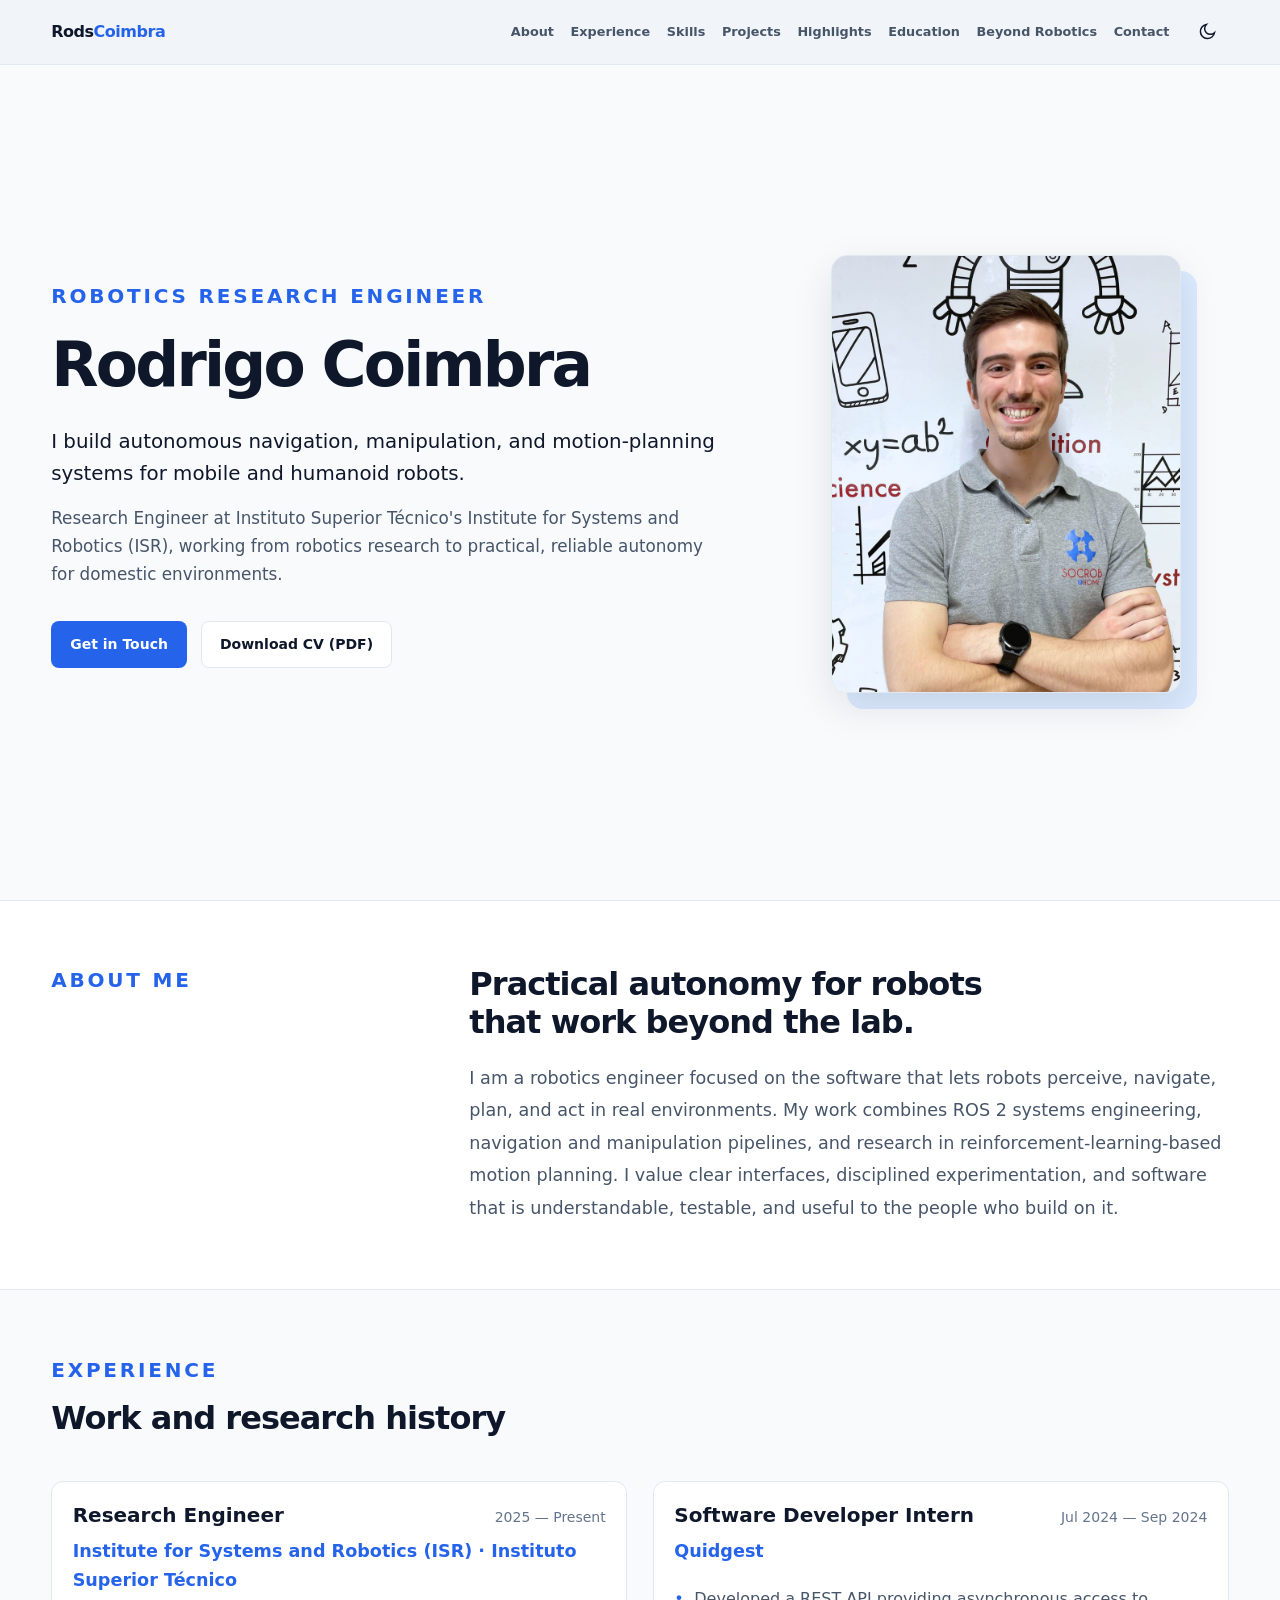
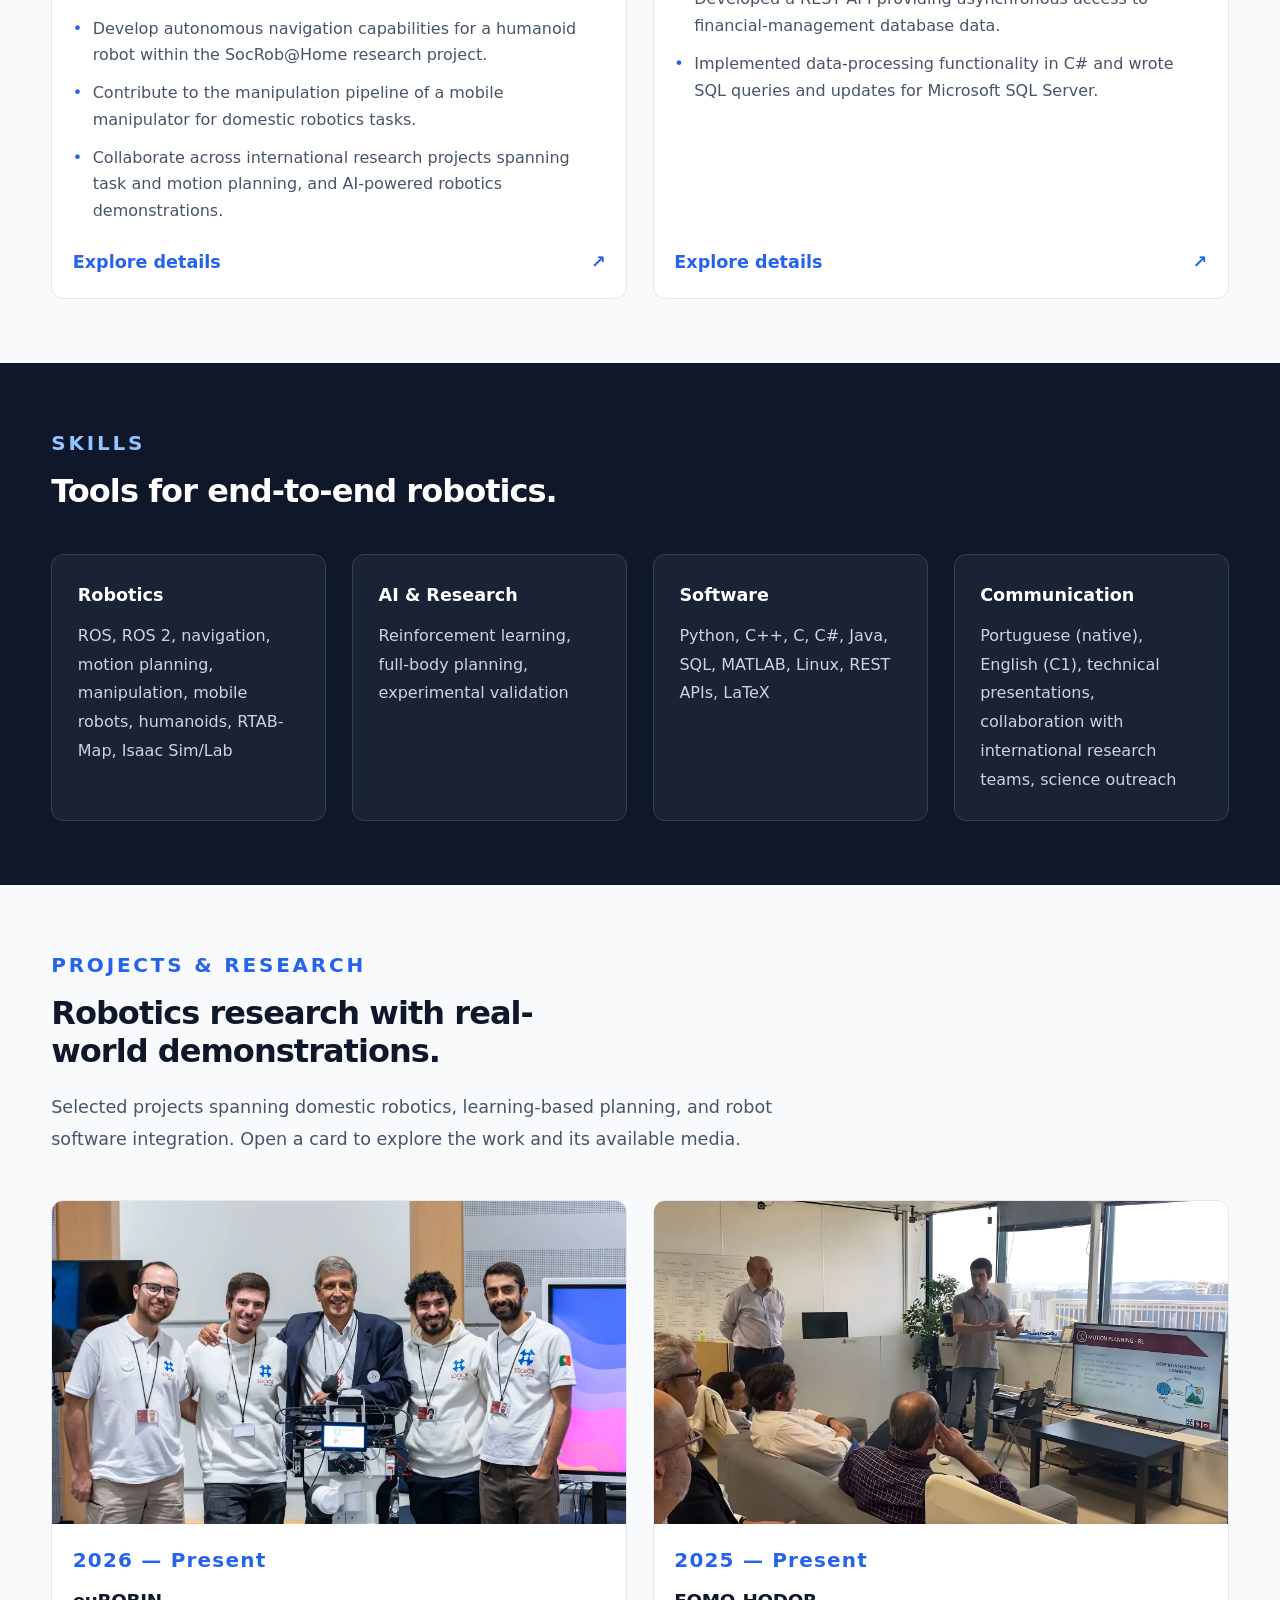
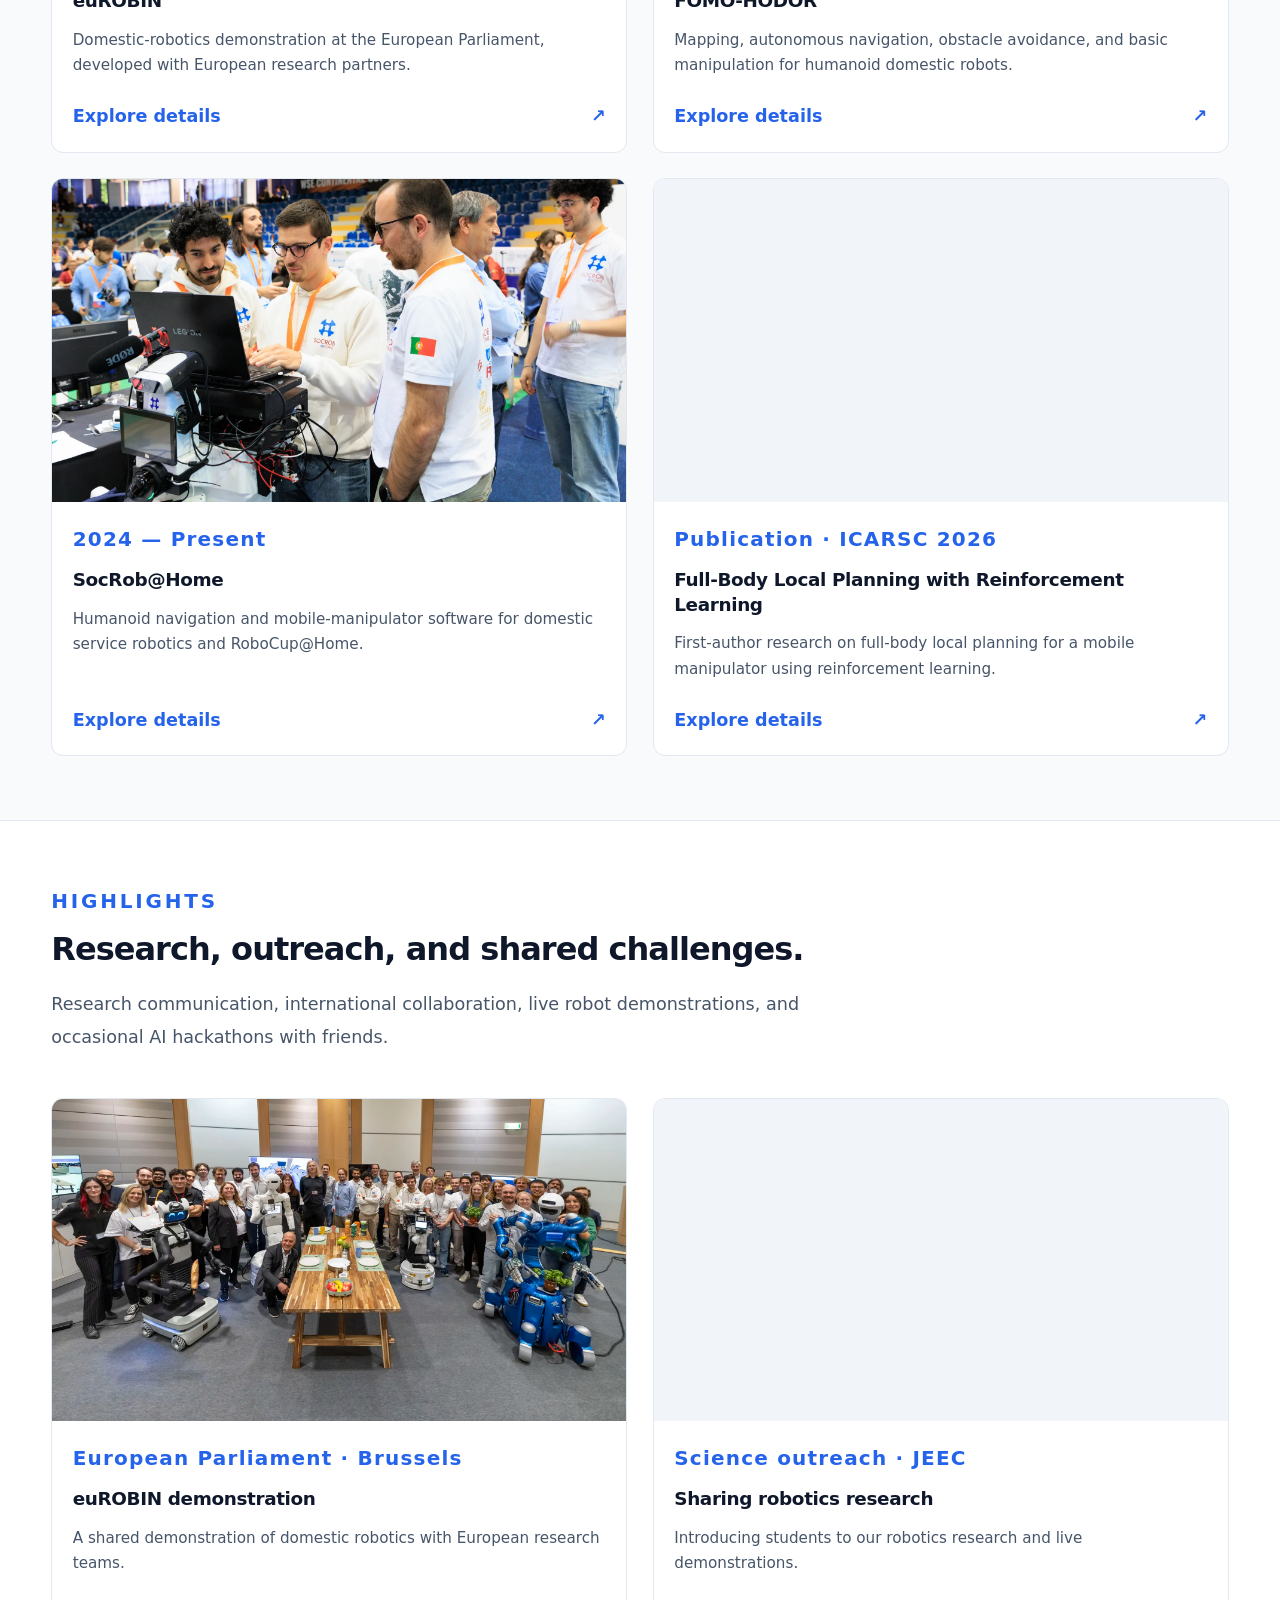
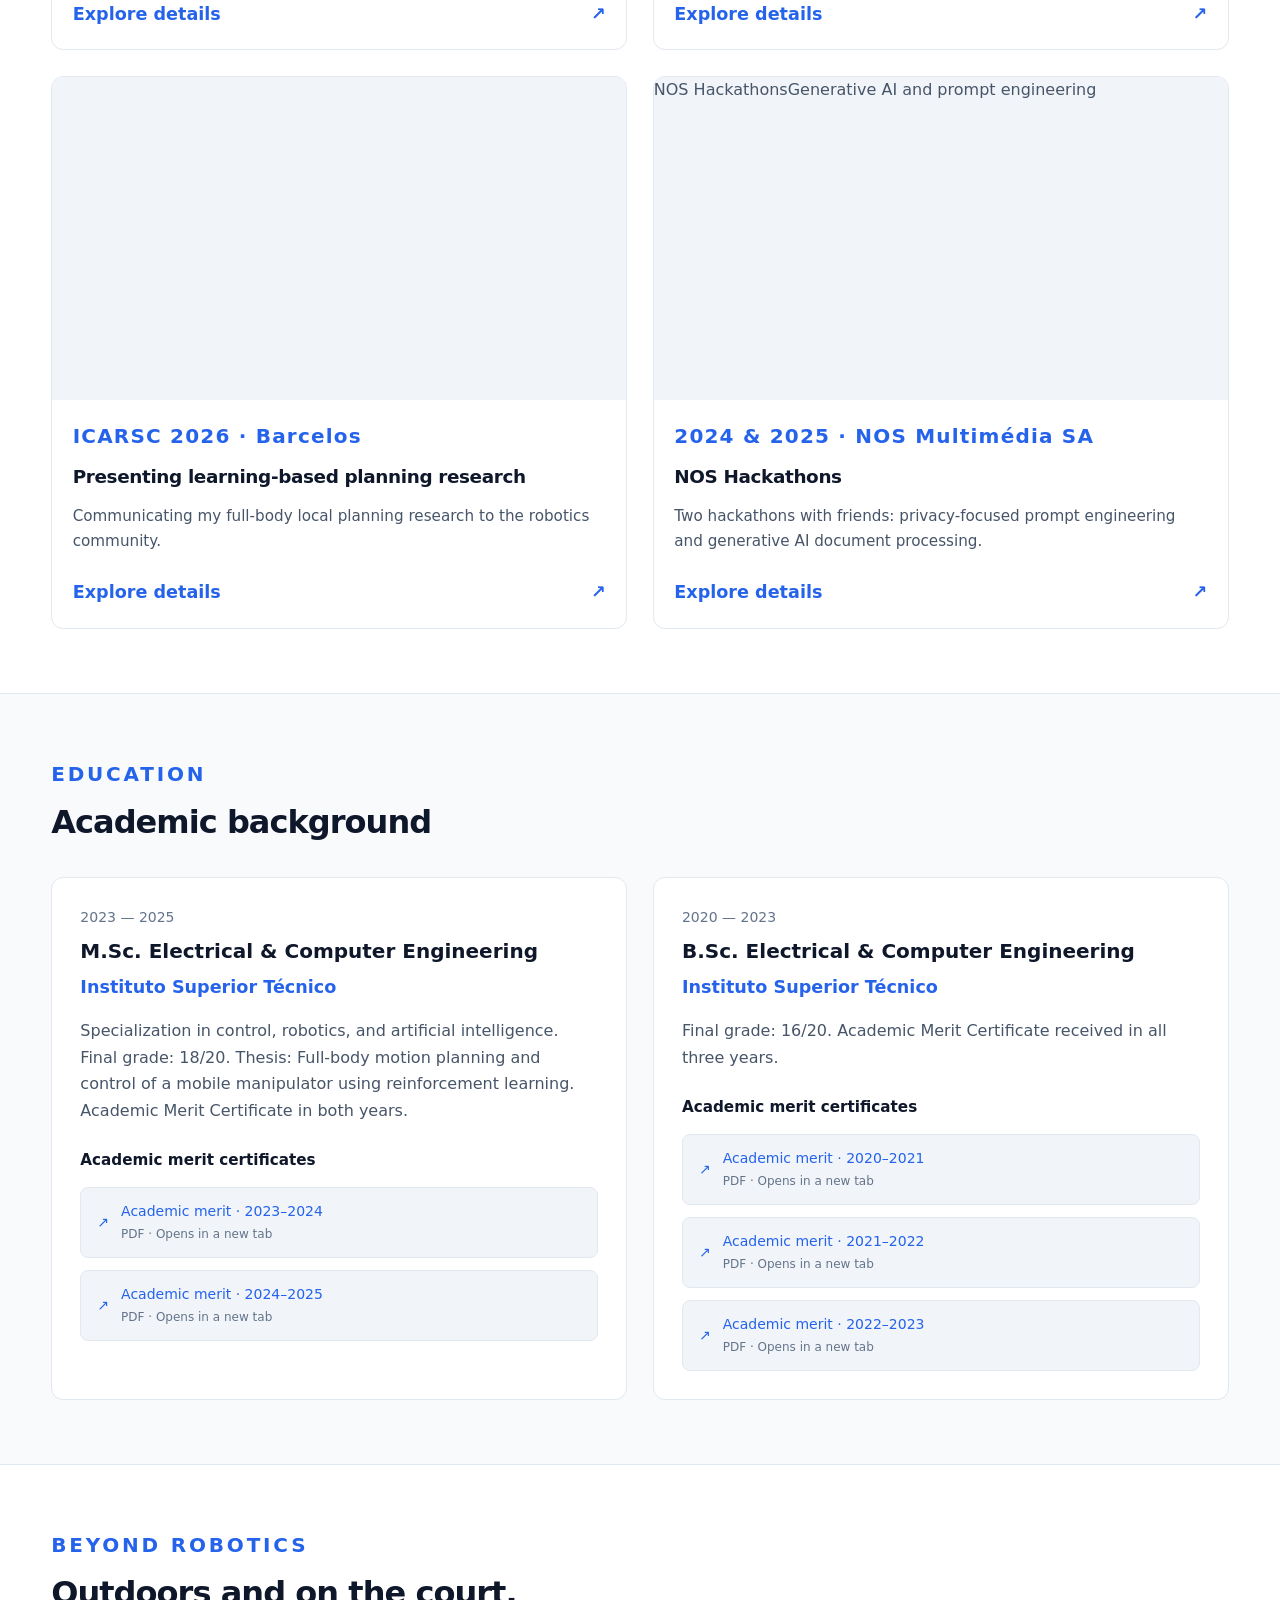
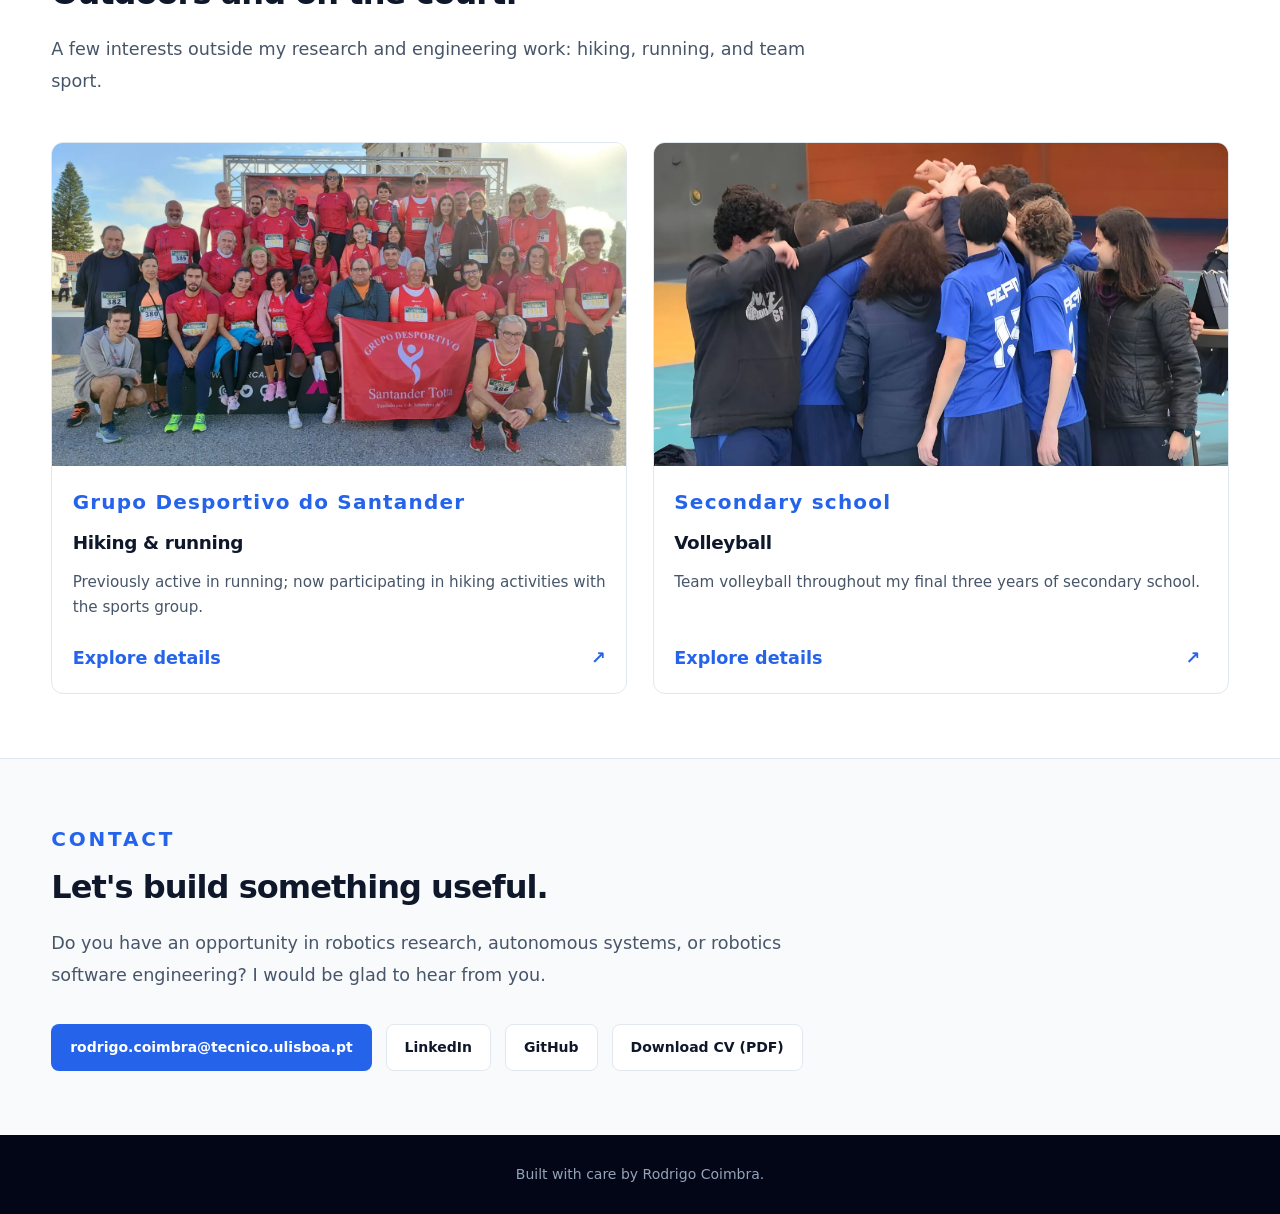
==== index.html @ 9bf415b1 "Replace JPEG images with optimized WEBP format and add image conversion script" ====
<!doctype html>
<html lang="en">
  <head>
    <meta charset="UTF-8" />
    <meta name="viewport" content="width=device-width, initial-scale=1.0" />
    <meta
      name="description"
      content="Portfolio of Rodrigo Coimbra — Robotics Research Engineer working on autonomous navigation, manipulation, and learning-based planning."
    />
    <meta name="color-scheme" content="light dark" />
    <title>Rodrigo Coimbra | Robotics Research Engineer</title>
    <script src="assets/js/theme.js?v=2"></script>
    <link rel="stylesheet" href="assets/css/styles.css?v=9" />
    <script src="assets/js/content.js?v=5" defer></script>
    <script src="assets/js/pdf-cache.js?v=6" defer></script>
    <script src="assets/js/app.js?v=7" defer></script>
  </head>
  <body>
    <a class="skip-link" href="#main-content">Skip to content</a>
    <header class="site-header">
      <nav class="container nav-row" aria-label="Primary navigation">
        <a class="brand" href="#home">Rods<span>Coimbra</span></a>
        <div class="nav-right">
          <div class="desktop-links">
            <a href="#about">About</a>
            <a href="#experience">Experience</a>
            <a href="#skills">Skills</a>
            <a href="#projects">Projects</a>
            <a href="#highlights">Highlights</a>
            <a href="#education">Education</a>
            <a href="#activities">Beyond Robotics</a>
            <a href="#contact">Contact</a>
          </div>
          <button
            class="icon-button"
            id="menu-button"
            type="button"
            aria-label="Open navigation"
            aria-controls="mobile-menu"
            aria-expanded="false"
          >
            <svg
              viewBox="0 0 24 24"
              fill="none"
              stroke="currentColor"
              stroke-width="1.8"
              aria-hidden="true"
            >
              <path d="M4 6h16M4 12h16M4 18h16" />
            </svg>
          </button>
          <button
            class="icon-button"
            id="theme-toggle"
            type="button"
            aria-label="Switch to dark mode"
            aria-pressed="false"
          >
            <svg
              id="sun-icon"
              hidden
              viewBox="0 0 24 24"
              fill="none"
              stroke="currentColor"
              stroke-width="1.8"
              aria-hidden="true"
            >
              <circle cx="12" cy="12" r="4" />
              <path
                d="M12 2v2M12 20v2M2 12h2M20 12h2M5 5l1.4 1.4M17.6 17.6 19 19M5 19l1.4-1.4M17.6 6.4 19 5"
              /></svg
            ><svg
              id="moon-icon"
              viewBox="0 0 24 24"
              fill="none"
              stroke="currentColor"
              stroke-width="1.8"
              aria-hidden="true"
            >
              <path d="M21 12.8A8.5 8.5 0 1 1 11.2 3 6.6 6.6 0 0 0 21 12.8Z" />
            </svg>
          </button>
        </div>
      </nav>
      <div class="mobile-menu" id="mobile-menu" hidden>
        <div class="container mobile-links">
          <a href="#about">About</a>
          <a href="#experience">Experience</a>
          <a href="#skills">Skills</a>
          <a href="#projects">Projects</a>
          <a href="#highlights">Highlights</a>
          <a href="#education">Education</a>
          <a href="#activities">Beyond Robotics</a>
          <a href="#contact">Contact</a
          ><a
            class="cv-link"
            href="assets/documents/Curriculum_Vitae.pdf"
            download
            >Download CV (PDF)</a
          >
        </div>
      </div>
    </header>
    <main id="main-content">
      <section id="home" class="hero">
        <div class="container hero-grid">
          <div class="hero-text">
            <p class="eyebrow">Robotics Research Engineer</p>
            <h1>Rodrigo Coimbra</h1>
            <p class="hero-lead">
              I build autonomous navigation, manipulation, and motion-planning
              systems for mobile and humanoid robots.
            </p>
            <p class="hero-description">
              Research Engineer at Instituto Superior Técnico's Institute for
              Systems and Robotics (ISR), working from robotics research to
              practical, reliable autonomy for domestic environments.
            </p>
            <div class="actions">
              <a href="#contact" class="button button-primary">Get in Touch</a
              ><a
                href="assets/documents/Curriculum_Vitae.pdf"
                class="button"
                download
                >Download CV (PDF)</a
              >
            </div>
          </div>
          <div class="hero-photo">
            <div class="portrait-frame">
              <img
                src="assets/images/rodrigo-coimbra.jpeg"
                alt="Rodrigo Coimbra, Robotics Research Engineer"
                width="800"
                height="1000"
                fetchpriority="high"
              />
            </div>
          </div>
        </div>
      </section>
      <section id="about" class="section surface-section">
        <div class="container about-grid">
          <p class="eyebrow">About me</p>
          <div class="about-content">
            <h2 class="section-title">
              Practical autonomy for robots that work beyond the lab.
            </h2>
            <p class="section-intro">
              I am a robotics engineer focused on the software that lets robots
              perceive, navigate, plan, and act in real environments. My work
              combines ROS 2 systems engineering, navigation and manipulation
              pipelines, and research in reinforcement-learning-based motion
              planning. I value clear interfaces, disciplined experimentation,
              and software that is understandable, testable, and useful to the
              people who build on it.
            </p>
          </div>
        </div>
      </section>
      <section id="experience" class="section">
        <div class="container">
          <p class="eyebrow">Experience</p>
          <h2 class="section-title">Work and research history</h2>
          <div class="cards experience-grid">
            <button
              type="button"
              class="detail-card experience-card"
              data-detail="socrob"
              aria-haspopup="dialog"
              aria-controls="detail-dialog"
            >
              <span class="card-body">
                <span class="role-header">
                  <span class="role-title">Research Engineer</span>
                  <span class="role-date">2025 — Present</span>
                </span>

                <span class="role-company">
                  Institute for Systems and Robotics (ISR) · Instituto Superior
                  Técnico
                </span>

                <span class="experience-points">
                  <span>
                    Develop autonomous navigation capabilities for a humanoid
                    robot within the SocRob@Home research project.
                  </span>
                  <span>
                    Contribute to the manipulation pipeline of a mobile
                    manipulator for domestic robotics tasks.
                  </span>
                  <span>
                    Collaborate across international research projects spanning
                    task and motion planning, and AI-powered robotics
                    demonstrations.
                  </span>
                </span>

                <span class="card-action">
                  Explore details <span aria-hidden="true">↗</span>
                </span>
              </span>
            </button>

            <button
              type="button"
              class="detail-card experience-card"
              data-detail="quidgest"
              aria-haspopup="dialog"
              aria-controls="detail-dialog"
            >
              <span class="card-body">
                <span class="role-header">
                  <span class="role-title">Software Developer Intern</span>
                  <span class="role-date">Jul 2024 — Sep 2024</span>
                </span>

                <span class="role-company">Quidgest</span>

                <span class="experience-points">
                  <span>
                    Developed a REST API providing asynchronous access to
                    financial-management database data.
                  </span>
                  <span>
                    Implemented data-processing functionality in C# and wrote
                    SQL queries and updates for Microsoft SQL Server.
                  </span>
                </span>

                <span class="card-action">
                  Explore details <span aria-hidden="true">↗</span>
                </span>
              </span>
            </button>
          </div>
        </div>
      </section>
      <section id="skills" class="section skills-section">
        <div class="container">
          <p class="eyebrow">Skills</p>
          <h2 class="section-title">Tools for end-to-end robotics.</h2>
          <div class="cards skill-grid">
            <div class="skill-card">
              <h3>Robotics</h3>
              <p>
                ROS, ROS 2, navigation, motion planning, manipulation, mobile
                robots, humanoids, RTAB-Map, Isaac Sim/Lab
              </p>
            </div>
            <div class="skill-card">
              <h3>AI &amp; Research</h3>
              <p>
                Reinforcement learning, full-body planning, experimental
                validation
              </p>
            </div>
            <div class="skill-card">
              <h3>Software</h3>
              <p>
                Python, C++, C, C#, Java, SQL, MATLAB, Linux, REST APIs, LaTeX
              </p>
            </div>
            <div class="skill-card">
              <h3>Communication</h3>
              <p>
                Portuguese (native), English (C1), technical presentations,
                collaboration with international research teams, science
                outreach
              </p>
            </div>
          </div>
        </div>
      </section>
      <section id="projects" class="section">
        <div class="container">
          <p class="eyebrow">Projects &amp; research</p>
          <h2 class="section-title">
            Robotics research with real-world demonstrations.
          </h2>
          <p class="section-intro">
            Selected projects spanning domestic robotics, learning-based
            planning, and robot software integration. Open a card to explore the
            work and its available media.
          </p>
          <div class="cards project-grid">
            <button
              type="button"
              class="detail-card"
              data-detail="eurobin"
              aria-haspopup="dialog"
              aria-controls="detail-dialog"
            >
              <span class="card-cover"
                ><img
                  src="assets/images/eurobin-project.webp"
                  alt="euROBIN"
                  loading="lazy"
                  decoding="async" /></span
              ><span class="card-body"
                ><span class="eyebrow">2026 — Present</span
                ><span class="card-title">euROBIN</span
                ><span class="card-summary"
                  >Domestic-robotics demonstration at the European Parliament,
                  developed with European research partners.</span
                ><span class="card-action"
                  >Explore details <span aria-hidden="true">↗</span></span
                ></span
              ></button
            ><button
              type="button"
              class="detail-card"
              data-detail="fomo"
              aria-haspopup="dialog"
              aria-controls="detail-dialog"
            >
              <span class="card-cover"
                ><img
                  src="assets/images/oracle_project.webp"
                  alt="FOMO-HODOR"
                  loading="lazy"
                  decoding="async" /></span
              ><span class="card-body"
                ><span class="eyebrow">2025 — Present</span
                ><span class="card-title">FOMO-HODOR</span
                ><span class="card-summary"
                  >Mapping, autonomous navigation, obstacle avoidance, and basic
                  manipulation for humanoid domestic robots.</span
                ><span class="card-action"
                  >Explore details <span aria-hidden="true">↗</span></span
                ></span
              ></button
            ><button
              type="button"
              class="detail-card"
              data-detail="socrob"
              aria-haspopup="dialog"
              aria-controls="detail-dialog"
            >
              <span class="card-cover"
                ><img
                  src="assets/images/robocup_photo.webp"
                  alt="SocRob@Home"
                  loading="lazy"
                  decoding="async" /></span
              ><span class="card-body"
                ><span class="eyebrow">2024 — Present</span
                ><span class="card-title">SocRob@Home</span
                ><span class="card-summary"
                  >Humanoid navigation and mobile-manipulator software for
                  domestic service robotics and RoboCup@Home.</span
                ><span class="card-action"
                  >Explore details <span aria-hidden="true">↗</span></span
                ></span
              ></button
            ><button
              type="button"
              class="detail-card"
              data-detail="paper"
              aria-haspopup="dialog"
              aria-controls="detail-dialog"
            >
              <span class="card-cover"
                ><img
                  src="assets/images/icarsc_presentation.webp"
                  alt="Full-Body Local Planning with Reinforcement Learning"
                  loading="lazy"
                  decoding="async" /></span
              ><span class="card-body"
                ><span class="eyebrow">Publication · ICARSC 2026</span
                ><span class="card-title"
                  >Full-Body Local Planning with Reinforcement Learning</span
                ><span class="card-summary"
                  >First-author research on full-body local planning for a
                  mobile manipulator using reinforcement learning.</span
                ><span class="card-action"
                  >Explore details <span aria-hidden="true">↗</span></span
                ></span
              >
            </button>
          </div>
        </div>
      </section>
      <section id="highlights" class="section surface-section">
        <div class="container">
          <p class="eyebrow">Highlights</p>
          <h2 class="section-title">
            Research, outreach, and shared challenges.
          </h2>
          <p class="section-intro">
            Research communication, international collaboration, live robot
            demonstrations, and occasional AI hackathons with friends.
          </p>
          <div class="cards highlights-grid">
            <button
              type="button"
              class="detail-card"
              data-detail="parliament"
              aria-haspopup="dialog"
              aria-controls="detail-dialog"
            >
              <span class="card-cover"
                ><img
                  src="assets/images/eurobin-all-teams.webp"
                  alt="euROBIN demonstration"
                  loading="lazy"
                  decoding="async" /></span
              ><span class="card-body"
                ><span class="eyebrow">European Parliament · Brussels</span
                ><span class="card-title">euROBIN demonstration</span
                ><span class="card-summary"
                  >A shared demonstration of domestic robotics with European
                  research teams.</span
                ><span class="card-action"
                  >Explore details <span aria-hidden="true">↗</span></span
                ></span
              ></button
            ><button
              type="button"
              class="detail-card"
              data-detail="outreach"
              aria-haspopup="dialog"
              aria-controls="detail-dialog"
            >
              <span class="card-cover"
                ><img
                  src="assets/images/jeec.webp"
                  alt="Sharing robotics research"
                  loading="lazy"
                  decoding="async" /></span
              ><span class="card-body"
                ><span class="eyebrow">Science outreach · JEEC</span
                ><span class="card-title">Sharing robotics research</span
                ><span class="card-summary"
                  >Introducing students to our robotics research and live
                  demonstrations.</span
                ><span class="card-action"
                  >Explore details <span aria-hidden="true">↗</span></span
                ></span
              ></button
            ><button
              type="button"
              class="detail-card"
              data-detail="presentation"
              aria-haspopup="dialog"
              aria-controls="detail-dialog"
            >
              <span class="card-cover"
                ><img
                  src="assets/images/icarsc_presentation.webp"
                  alt="Presenting learning-based planning research"
                  loading="lazy"
                  decoding="async" /></span
              ><span class="card-body"
                ><span class="eyebrow">ICARSC 2026 · Barcelos</span
                ><span class="card-title"
                  >Presenting learning-based planning research</span
                ><span class="card-summary"
                  >Communicating my full-body local planning research to the
                  robotics community.</span
                ><span class="card-action"
                  >Explore details <span aria-hidden="true">↗</span></span
                ></span
              ></button
            ><button
              type="button"
              class="detail-card"
              data-detail="hackathons"
              aria-haspopup="dialog"
              aria-controls="detail-dialog"
            >
              <span class="card-cover"
                ><img
                  src="assets/images/nos_hackathon.webp"
                  alt="Presenting learning-based planning research"
                  loading="lazy"
                  decoding="async"
                /><span>NOS Hackathons</span
                ><span class="cover-label"
                  >Generative AI and prompt engineering</span
                ></span
              ><span class="card-body"
                ><span class="eyebrow">2024 &amp; 2025 · NOS Multimédia SA</span
                ><span class="card-title">NOS Hackathons</span
                ><span class="card-summary"
                  >Two hackathons with friends: privacy-focused prompt
                  engineering and generative AI document processing.</span
                ><span class="card-action"
                  >Explore details <span aria-hidden="true">↗</span></span
                ></span
              >
            </button>
          </div>
        </div>
      </section>
      <section id="education" class="section">
        <div class="container">
          <p class="eyebrow">Education</p>
          <h2 class="section-title">Academic background</h2>
          <div class="education-grid">
            <article>
              <p class="role-date">2023 — 2025</p>
              <h3>M.Sc. Electrical &amp; Computer Engineering</h3>
              <p class="school">Instituto Superior Técnico</p>
              <p class="education-description">
                Specialization in control, robotics, and artificial
                intelligence. Final grade: 18/20. Thesis: Full-body motion
                planning and control of a mobile manipulator using reinforcement
                learning. Academic Merit Certificate in both years.
              </p>
              <h4 class="document-heading">Academic merit certificates</h4>
              <div class="document-list">
                <a
                  class="document-link"
                  href="assets/Declarações/merito_academico_mestrados_23_24.pdf"
                  target="_blank"
                  rel="noopener noreferrer"
                  ><span aria-hidden="true">↗</span
                  ><span
                    >Academic merit · 2023–2024<span class="document-format"
                      >PDF · Opens in a new tab</span
                    ></span
                  ></a
                >
                <a
                  class="document-link"
                  href="assets/Declarações/merito_academico_mestrados_24_25.pdf"
                  target="_blank"
                  rel="noopener noreferrer"
                  ><span aria-hidden="true">↗</span
                  ><span
                    >Academic merit · 2024–2025<span class="document-format"
                      >PDF · Opens in a new tab</span
                    ></span
                  ></a
                >
              </div>
            </article>
            <article>
              <p class="role-date">2020 — 2023</p>
              <h3>B.Sc. Electrical &amp; Computer Engineering</h3>
              <p class="school">Instituto Superior Técnico</p>
              <p class="education-description">
                Final grade: 16/20. Academic Merit Certificate received in all
                three years.
              </p>
              <h4 class="document-heading">Academic merit certificates</h4>
              <div class="document-list">
                <a
                  class="document-link"
                  href="assets/Declarações/merito_academico_licenciatura_20_21.pdf"
                  target="_blank"
                  rel="noopener noreferrer"
                  ><span aria-hidden="true">↗</span
                  ><span
                    >Academic merit · 2020–2021<span class="document-format"
                      >PDF · Opens in a new tab</span
                    ></span
                  ></a
                >
                <a
                  class="document-link"
                  href="assets/Declarações/merito_academico_licenciatura_21_22.pdf"
                  target="_blank"
                  rel="noopener noreferrer"
                  ><span aria-hidden="true">↗</span
                  ><span
                    >Academic merit · 2021–2022<span class="document-format"
                      >PDF · Opens in a new tab</span
                    ></span
                  ></a
                >
                <a
                  class="document-link"
                  href="assets/Declarações/merito_academico_licenciatura_22_23.pdf"
                  target="_blank"
                  rel="noopener noreferrer"
                  ><span aria-hidden="true">↗</span
                  ><span
                    >Academic merit · 2022–2023<span class="document-format"
                      >PDF · Opens in a new tab</span
                    ></span
                  ></a
                >
              </div>
            </article>
          </div>
        </div>
      </section>
      <section id="activities" class="section surface-section">
        <div class="container">
          <p class="eyebrow">Beyond Robotics</p>
          <h2 class="section-title">Outdoors and on the court.</h2>
          <p class="section-intro">
            A few interests outside my research and engineering work: hiking,
            running, and team sport.
          </p>
          <div class="cards two-columns activity-grid">
            <button
              type="button"
              class="detail-card"
              data-detail="hiking"
              aria-haspopup="dialog"
              aria-controls="detail-dialog"
            >
              <span class="card-cover"
                ><img
                  src="assets/images/santander_running.webp"
                  alt="Hiking &amp; running"
                  loading="lazy"
                  decoding="async" /></span
              ><span class="card-body"
                ><span class="eyebrow">Grupo Desportivo do Santander</span
                ><span class="card-title">Hiking &amp; running</span
                ><span class="card-summary"
                  >Previously active in running; now participating in hiking
                  activities with the sports group.</span
                ><span class="card-action"
                  >Explore details <span aria-hidden="true">↗</span></span
                ></span
              ></button
            ><button
              type="button"
              class="detail-card"
              data-detail="volleyball"
              aria-haspopup="dialog"
              aria-controls="detail-dialog"
            >
              <span class="card-cover"
                ><img
                  src="assets/images/volleyball_team_back.webp"
                  alt="Volleyball"
                  loading="lazy"
                  decoding="async" /></span
              ><span class="card-body"
                ><span class="eyebrow">Secondary school</span
                ><span class="card-title">Volleyball</span
                ><span class="card-summary"
                  >Team volleyball throughout my final three years of secondary
                  school.</span
                ><span class="card-action"
                  >Explore details <span aria-hidden="true">↗</span></span
                ></span
              >
            </button>
          </div>
        </div>
      </section>
      <section id="contact" class="section">
        <div class="container">
          <p class="eyebrow">Contact</p>
          <h2 class="section-title">Let's build something useful.</h2>
          <p class="section-intro">
            Do you have an opportunity in robotics research, autonomous systems,
            or robotics software engineering? I would be glad to hear from you.
          </p>
          <div class="actions">
            <a
              class="button button-primary contact-email"
              href="mailto:rodrigo.coimbra@tecnico.ulisboa.pt"
              >rodrigo.coimbra@tecnico.ulisboa.pt</a
            ><a
              class="button"
              href="https://www.linkedin.com/in/rodrigo-manuel-coimbra/"
              target="_blank"
              rel="noopener noreferrer"
              >LinkedIn</a
            ><a
              class="button"
              href="https://github.com/RodsCoimbra"
              target="_blank"
              rel="noopener noreferrer"
              >GitHub</a
            ><a
              class="button"
              href="assets/documents/Curriculum_Vitae.pdf"
              download
              >Download CV (PDF)</a
            >
          </div>
        </div>
      </section>
      <noscript
        ><p class="container noscript-note">
          Enable JavaScript for card details, galleries, themes, and the mobile
          menu. Academic merit certificate links remain available without
          JavaScript.
        </p></noscript
      >
    </main>
    <footer class="site-footer">Built with care by Rodrigo Coimbra.</footer>
    <dialog
      id="detail-dialog"
      class="detail-dialog"
      aria-labelledby="detail-title"
    >
      <div class="modal-panel">
        <div class="modal-top">
          <div>
            <p id="detail-meta" class="eyebrow"></p>
            <h2 id="detail-title" class="modal-title"></h2>
          </div>
          <button
            id="close-detail"
            class="icon-button modal-close"
            type="button"
            aria-label="Close details"
            autofocus
          >
            <svg
              viewBox="0 0 24 24"
              fill="none"
              stroke="currentColor"
              stroke-width="1.8"
              aria-hidden="true"
            >
              <path d="m6 6 12 12M18 6 6 18" />
            </svg>
          </button>
        </div>
        <div
          class="gallery"
          id="detail-gallery"
          role="region"
          aria-label="Media gallery"
          aria-roledescription="carousel"
          hidden
        >
          <div id="gallery-row" class="gallery-row">
            <button
              id="previous-media"
              class="gallery-arrow"
              type="button"
              aria-label="Previous gallery item"
            >
              ‹
            </button>
            <div id="media-stage" class="media-stage"></div>
            <button
              id="next-media"
              class="gallery-arrow"
              type="button"
              aria-label="Next gallery item"
            >
              ›
            </button>
          </div>
          <p id="media-caption" class="gallery-caption"></p>
          <div class="gallery-controls">
            <span
              id="media-count"
              class="gallery-count"
              role="status"
              aria-live="polite"
              aria-atomic="true"
            ></span>
            <div
              id="media-dots"
              class="gallery-dots"
              aria-label="Choose gallery item"
            ></div>
          </div>
          <p id="gallery-help" class="gallery-help">
            Use arrows or swipe an image or caption. On videos, use the arrows
            or swipe the caption below.
          </p>
        </div>
        <div id="detail-description" class="modal-description"></div>
        <div id="detail-links" class="modal-link" hidden></div>
      </div>
    </dialog>
  </body>
</html>
---- assets/css/styles.css ----
:root {
  color-scheme: light;
  --page: #f8fafc;
  --surface: #fff;
  --soft: #f1f5f9;
  --heading: #0f172a;
  --text: #475569;
  --muted: #64748b;
  --border: #e2e8f0;
  --header: rgba(241, 245, 249, 0.94);
  --accent: #2563eb;
  --accent-hover: #1d4ed8;
  --button: #2563eb;
  --button-hover: #1d4ed8;
  --offset: #dbeafe;
  --shadow: 0 14px 40px rgba(15, 23, 42, 0.1);
  --gutter: clamp(16px, 4vw, 160px);
  --layout-gap: clamp(20px, 2vw, 64px);
}

:root.dark {
  color-scheme: dark;
  --page: #181a1b;
  --surface: #202324;
  --soft: #2a2d2e;
  --heading: #e8e6e3;
  --text: #c8c6c3;
  --muted: #a6a39f;
  --border: #3a3d3e;
  --header: rgba(38, 41, 41, 0.94);
  --accent: #70b7ff;
  --accent-hover: #8bc7ff;
  --button: #287ed8;
  --button-hover: #2370c0;
  --offset: #303638;
  --shadow: 0 14px 40px rgba(0, 0, 0, 0.25);
}

* {
  box-sizing: border-box;
}
html {
  scroll-behavior: smooth;
  font-size: clamp(16px, 0.55vw, 20px);
  scroll-padding-top: 80px;
}
body {
  margin: 0;
  background: var(--page);
  color: var(--text);
  font-family:
    system-ui,
    -apple-system,
    BlinkMacSystemFont,
    "Segoe UI",
    sans-serif;
  line-height: 1.65;
  -webkit-font-smoothing: antialiased;
}
button,
a {
  -webkit-tap-highlight-color: transparent;
}
button {
  font: inherit;
  cursor: pointer;
}
a {
  color: var(--accent);
  text-decoration: none;
}
a:hover {
  color: var(--accent-hover);
}
button:focus-visible,
a:focus-visible,
video:focus-visible {
  outline: 3px solid var(--accent);
  outline-offset: 4px;
}
img {
  display: block;
  max-width: 100%;
  height: auto;
}
h1,
h2,
h3,
h4,
p {
  margin: 0;
}
h1,
h2,
h3,
h4 {
  color: var(--heading);
}
[hidden] {
  display: none !important;
}

.container {
  width: calc(100% - var(--gutter) - var(--gutter));
  margin-inline: auto;
}
.section {
  padding-block: clamp(56px, 5vw, 128px);
  scroll-margin-top: 80px;
}
.surface-section {
  background: var(--surface);
  border-block: 1px solid var(--border);
}
.eyebrow {
  display: block;
  font-size: 0.75rem;
  font-weight: 650;
  color: var(--accent);
  text-transform: uppercase;
  letter-spacing: 0.14em;
}
.section-title {
  margin-top: 12px;
  max-width: 34ch;
  font-size: clamp(1.8rem, 2.5vw, 3.2rem);
  line-height: 1.2;
  letter-spacing: -0.03em;
  text-wrap: balance;
}
.section-intro {
  margin-top: 20px;
  max-width: 70ch;
  font-size: 1.1rem;
  line-height: 1.85;
}
.skip-link {
  position: fixed;
  top: -100px;
  left: 16px;
  z-index: 100;
  padding: 12px 18px;
  background: var(--surface);
  border: 1px solid var(--border);
  border-radius: 8px;
}
.skip-link:focus {
  top: 12px;
}

/* Fixed navigation */
.site-header {
  position: fixed;
  inset: 0 0 auto;
  z-index: 30;
  background: var(--header);
  border-bottom: 1px solid var(--border);
  backdrop-filter: blur(12px);
}
.nav-row {
  min-height: 64px;
  display: flex;
  justify-content: space-between;
  align-items: center;
  gap: 16px;
}
.brand {
  color: var(--heading);
  font-size: 1rem;
  font-weight: 750;
  white-space: nowrap;
  letter-spacing: -0.03em;
}
.brand span {
  color: var(--accent);
}
.nav-right {
  display: flex;
  align-items: center;
  gap: clamp(8px, 1.2vw, 28px);
}
.desktop-links {
  display: none;
  align-items: center;
  gap: clamp(12px, 1.3vw, 36px);
}
.desktop-links a {
  color: var(--text);
  font-size: 0.8rem;
  font-weight: 550;
  white-space: nowrap;
}
.desktop-links a:hover {
  color: var(--accent);
}
.icon-button {
  width: 44px;
  height: 44px;
  flex-shrink: 0;
  display: inline-flex;
  align-items: center;
  justify-content: center;
  border: 1px solid transparent;
  border-radius: 8px;
  color: var(--heading);
  background: transparent;
}
.icon-button:hover {
  background: var(--soft);
}
.icon-button svg {
  width: 20px;
  height: 20px;
}
.mobile-menu {
  border-top: 1px solid var(--border);
  background: var(--soft);
  max-height: calc(100vh - 64px);
  max-height: calc(100dvh - 64px);
  overflow-y: auto;
}
.mobile-links {
  display: grid;
  padding-block: 16px;
  gap: 4px;
}
.mobile-links a {
  padding: 10px 0;
  color: var(--text);
  font-size: 0.95rem;
}
.mobile-links a:hover,
.mobile-links .cv-link {
  color: var(--accent);
}
.mobile-links .cv-link {
  font-weight: 650;
}

/* Hero */
.hero {
  min-height: min(100svh, 1120px);
  display: flex;
  align-items: center;
  padding-top: clamp(112px, 8vw, 180px);
  padding-bottom: clamp(64px, 5vw, 120px);
}
.hero-grid {
  display: grid;
  gap: clamp(36px, 5vw, 120px);
  align-items: center;
}
.hero-text {
  min-width: 0;
  max-width: 48rem;
}
.hero-text h1 {
  margin-top: 20px;
  font-size: clamp(2.5rem, 4.8vw, 6rem);
  line-height: 1.05;
  letter-spacing: -0.045em;
  text-wrap: balance;
}
.hero-lead {
  margin-top: 28px;
  font-size: clamp(1.2rem, 1.55vw, 1.9rem);
  line-height: 1.6;
  color: var(--heading);
  max-width: 44ch;
}
.hero-description {
  margin-top: 16px;
  font-size: 1.05rem;
  max-width: 65ch;
}
.hero-photo {
  position: relative;
  width: min(100% - 16px, 350px);
  margin-inline: auto;
  order: -1;
}
.hero-photo::before {
  content: "";
  position: absolute;
  inset: 16px -16px -16px 16px;
  background: var(--offset);
  border-radius: 16px;
}
.portrait-frame {
  position: relative;
  aspect-ratio: 4/5;
  overflow: hidden;
  border: 1px solid var(--border);
  border-radius: 16px;
  box-shadow: var(--shadow);
}
.portrait-frame img {
  position: absolute;
  inset: 0;
  width: 100%;
  height: 100%;
  object-fit: cover;
  object-position: center;
}

.actions {
  display: flex;
  flex-wrap: wrap;
  align-items: center;
  gap: 14px;
  margin-top: 32px;
}
.button {
  display: inline-flex;
  justify-content: center;
  align-items: center;
  min-height: 44px;
  max-width: 100%;
  padding: 11px 18px;
  border: 1px solid var(--border);
  background: var(--surface);
  color: var(--heading);
  border-radius: 8px;
  font-size: 0.875rem;
  font-weight: 600;
  text-align: center;
  overflow-wrap: anywhere;
}
.button:hover {
  background: var(--soft);
  color: var(--heading);
}
.button-primary {
  background: var(--button);
  border-color: transparent;
  color: #fff;
}
.button-primary:hover {
  background: var(--button-hover);
  color: #fff;
}

/* About: right-side content grows with the viewport, not a centered narrow text block. */
.about-grid {
  display: grid;
  gap: 28px;
}
.about-content {
  min-width: 0;
  width: 100%;
  justify-self: end;
}
.about-grid .section-title {
  margin-top: 0;
  max-width: none;
}
#about .eyebrow {
  font-size: 0.875rem;
  line-height: 1.5;
}
#about .section-intro {
  max-width: none;
  width: 100%;
}

/* Cards */
.cards {
  display: grid;
  gap: var(--layout-gap);
  margin-top: 44px;
}
.detail-card {
  display: flex;
  flex-direction: column;
  min-width: 0;
  text-align: left;
  padding: 0;
  overflow: hidden;
  color: var(--text);
  background: var(--surface);
  border: 1px solid var(--border);
  border-radius: 12px;
  transition:
    transform 0.2s,
    box-shadow 0.2s,
    border-color 0.2s;
}
.detail-card:hover {
  transform: translateY(-3px);
  box-shadow: var(--shadow);
  border-color: var(--muted);
}
.card-cover {
  display: block;
  position: relative;
  width: 100%;
  aspect-ratio: 16/9;
  flex-shrink: 0;
  background: var(--soft);
  overflow: hidden;
}
.card-cover img {
  position: absolute;
  inset: 0;
  width: 100%;
  height: 100%;
  object-fit: cover;
  object-position: center;
  transition: transform 0.4s;
}
.detail-card:hover .card-cover img {
  transform: scale(1.025);
}
.card-body {
  display: flex;
  flex-direction: column;
  flex: 1;
  padding: clamp(20px, 1.6vw, 38px);
}
.card-body .eyebrow {
  letter-spacing: 0.06em;
  text-transform: none;
  font-size: 0.8rem;
}
.card-title {
  display: block;
  margin-top: 12px;
  font-size: clamp(1.15rem, 1.1vw, 1.5rem);
  line-height: 1.35;
  font-weight: 700;
  color: var(--heading);
  letter-spacing: -0.02em;
}
.card-summary {
  display: block;
  margin-top: 14px;
  font-size: 0.95rem;
  max-width: 65ch;
}
.card-action {
  display: flex;
  justify-content: space-between;
  margin-top: auto;
  padding-top: 24px;
  color: var(--accent);
  font-size: 0.85rem;
  font-weight: 600;
}
.ai-cover {
  display: flex;
  flex-direction: column;
  align-items: center;
  justify-content: center;
  gap: 8px;
  background: linear-gradient(135deg, var(--offset), var(--soft));
  color: var(--accent);
  font-size: 1.2rem;
  font-weight: 650;
}
.ai-cover svg {
  width: clamp(52px, 5vw, 100px);
  height: clamp(52px, 5vw, 100px);
}
.ai-cover .cover-label {
  font-size: 0.75rem;
  font-weight: 500;
  letter-spacing: 0.06em;
  color: var(--muted);
}

.experience-grid {
  grid-template-columns: minmax(0, 1fr);
}
.experience-card .card-body {
  width: 100%;
}
.role-header {
  display: flex;
  flex-wrap: wrap;
  align-items: baseline;
  justify-content: space-between;
  gap: 8px 20px;
}
.role-title {
  color: var(--heading);
  font-size: 1.25rem;
  font-weight: 700;
  line-height: 1.35;
}
.role-date {
  color: var(--muted);
  font-size: 0.875rem;
}
.role-company {
  display: block;
  margin-top: 8px;
  color: var(--accent);
  font-weight: 550;
}
.experience-points {
  display: grid;
  gap: 12px;
  margin-top: 20px;
  max-width: 75ch;
}
.experience-points > span {
  position: relative;
  display: block;
  padding-left: 20px;
}
.experience-points > span::before {
  content: "•";
  position: absolute;
  left: 0;
  color: var(--accent);
}

.skills-section {
  background: #0f172a;
  color: #cbd5e1;
}
.skills-section .section-title {
  color: #fff;
}
.skills-section .eyebrow {
  color: #93c5fd;
}
.skill-card {
  min-width: 0;
  padding: clamp(24px, 2vw, 44px);
  border: 1px solid #334155;
  border-radius: 12px;
  background: rgba(30, 41, 59, 0.7);
}
.skill-card h3 {
  font-size: 1.1rem;
  color: #fff;
}
.skill-card p {
  margin-top: 12px;
  line-height: 1.8;
  color: #cbd5e1;
  max-width: 55ch;
}
.dark .skills-section {
  background: #151718;
}
.dark .skill-card {
  background: rgba(32, 35, 36, 0.92);
  border-color: #3a3d3e;
}
.dark .skill-card p {
  color: #c8c6c3;
}
.dark .skill-card h3,
.dark .skills-section .section-title {
  color: #e8e6e3;
}

.education-grid {
  display: grid;
  gap: var(--layout-gap);
  margin-top: 36px;
}
.education-grid article {
  min-width: 0;
  padding: clamp(20px, 2.2vw, 48px);
  border: 1px solid var(--border);
  border-radius: 12px;
  background: var(--surface);
}
.education-grid h3 {
  font-size: 1.25rem;
  margin-top: 8px;
  line-height: 1.4;
}
.education-grid .school {
  color: var(--accent);
  font-weight: 550;
  margin-top: 8px;
}
.education-description {
  margin-top: 16px;
  max-width: 70ch;
}
.document-heading {
  margin-top: 24px;
  font-size: 0.95rem;
}
.document-list {
  display: grid;
  gap: 12px;
  margin-top: 14px;
}
.document-link {
  display: flex;
  align-items: center;
  gap: 12px;
  min-height: 60px;
  padding: 12px 16px;
  border: 1px solid var(--border);
  background: var(--soft);
  border-radius: 8px;
  font-size: 0.875rem;
  overflow-wrap: anywhere;
}
.document-link:hover {
  border-color: var(--accent);
}
.document-format {
  display: block;
  margin-top: 2px;
  color: var(--muted);
  font-size: 0.75rem;
}
.contact-email {
  overflow-wrap: anywhere;
}
.site-footer {
  background: #020617;
  color: #94a3b8;
  padding: 28px var(--gutter);
  text-align: center;
  font-size: 0.875rem;
}
.dark .site-footer {
  background: #111213;
  color: #a6a39f;
}
.noscript-note {
  padding-block: 24px;
}

/* Detail descriptions fill the available panel width. No reserved sidebar column. */
.detail-dialog {
  padding: 0;
  width: calc(100% - 24px);
  max-width: 1800px;
  max-height: calc(100vh - 24px);
  max-height: calc(100dvh - 24px);
  margin: auto;
  border: 1px solid var(--border);
  border-radius: 16px;
  background: var(--surface);
  color: var(--text);
  overflow: auto;
  overscroll-behavior: contain;
  box-shadow: 0 28px 90px rgba(0, 0, 0, 0.35);
}
.detail-dialog::backdrop {
  background: rgba(0, 0, 0, 0.65);
  backdrop-filter: blur(4px);
}
.modal-panel {
  padding: 16px;
}
.modal-top {
  display: flex;
  align-items: flex-start;
  justify-content: space-between;
  gap: 12px;
}
.modal-top > div {
  min-width: 0;
}
.modal-title {
  margin-top: 8px;
  font-size: clamp(1.3rem, 2vw, 2.4rem);
  line-height: 1.25;
  letter-spacing: -0.03em;
  overflow-wrap: anywhere;
}
.modal-close {
  background: var(--soft);
  flex-shrink: 0;
  position: sticky;
  top: 0;
  z-index: 2;
}
.modal-description {
  display: grid;
  gap: 16px;
  margin-top: 28px;
  width: 100%;
  max-width: none;
}
.modal-description > p {
  width: 100%;
  max-width: none;
}
.modal-link {
  margin-top: 24px;
}

.gallery {
  margin-top: 24px;
}
.gallery-row {
  --gallery-arrow-width: 44px;
  display: grid;
  grid-template-columns: var(--gallery-arrow-width) minmax(0, 1fr) var(
      --gallery-arrow-width
    );
  gap: 8px;
  align-items: center;
}
.gallery-row.single {
  grid-template-columns: minmax(0, 1fr);
}
.gallery-row.single .media-stage {
  grid-column: 1;
}
.gallery-arrow {
  width: var(--gallery-arrow-width);
  height: 44px;
  padding: 0;
  border: 1px solid var(--border);
  border-radius: 8px;
  background: var(--soft);
  color: var(--heading);
  font-size: 1.5rem;
}
.media-stage {
  position: relative;
  grid-column: 2;
  width: 100%;
  aspect-ratio: 16/9;
  max-height: 62vh;
  max-height: 62dvh;
  overflow: hidden;
  border-radius: 10px;
  background: #111213;
  display: flex;
  justify-content: center;
  align-items: center;
}
.media-stage > img,
.media-stage > video,
.media-stage > iframe {
  position: absolute;
  inset: 0;
  width: 100%;
  height: 100%;
  border: 0;
}
.media-stage > img,
.media-stage > video {
  object-fit: contain;
  object-position: center;
}
.media-loading {
  padding: 16px;
  color: #e8e6e3;
  font-size: 0.85rem;
  text-align: center;
}
.media-message {
  padding: 16px;
  text-align: center;
  color: #e8e6e3;
  font-size: 0.85rem;
  max-height: 100%;
  overflow-y: auto;
}
.media-message .button {
  margin-top: 12px;
}
.media-message a:not(.button) {
  display: block;
  color: #70b7ff;
  margin-top: 8px;
}
.gallery-caption {
  margin-top: 12px;
  font-size: 0.875rem;
  color: var(--muted);
  text-align: center;
  touch-action: pan-y;
  min-height: 40px;
}
.gallery-original {
  display: inline-block;
  margin-left: 4px;
  font-size: 0.8rem;
}
.gallery-controls {
  display: flex;
  justify-content: center;
  align-items: center;
  flex-wrap: wrap;
  gap: 12px;
  margin-top: 8px;
}
.gallery-count {
  color: var(--muted);
  font-size: 0.8rem;
  min-width: 50px;
  text-align: center;
}
.gallery-dots {
  display: flex;
  flex-wrap: wrap;
  justify-content: center;
  gap: 0;
  max-width: 100%;
}
.gallery-dot {
  width: 44px;
  height: 44px;
  padding: 0;
  border: 0;
  background: transparent;
  display: grid;
  place-items: center;
}
.gallery-dot::before {
  content: "";
  width: 7px;
  height: 7px;
  border-radius: 50%;
  background: var(--muted);
  opacity: 0.4;
}
.gallery-dot[aria-current="true"]::before {
  background: var(--accent);
  opacity: 1;
}
.gallery-help {
  font-size: 0.75rem;
  text-align: center;
  color: var(--muted);
  margin-top: 6px;
}

@media (max-width: 479px) {
  .gallery-row {
    grid-template-columns: 44px minmax(0, 1fr) 44px;
  }
  .gallery-row .media-stage {
    grid-column: 1/-1;
    grid-row: 1;
  }
  .gallery-row #previous-media {
    grid-column: 1;
    grid-row: 2;
  }
  .gallery-row #next-media {
    grid-column: 3;
    grid-row: 2;
  }
  .gallery-row.single .media-stage {
    grid-column: 1;
  }
}

@media (min-width: 640px) {
  .project-grid,
  .highlights-grid,
  .two-columns,
  .education-grid,
  .skill-grid {
    grid-template-columns: repeat(2, minmax(0, 1fr));
  }
  .modal-panel {
    padding: 28px;
  }
  .gallery-row {
    gap: 12px;
  }
}

@media (min-width: 960px) {
  .hero-grid {
    grid-template-columns: minmax(0, 1.2fr) minmax(0, 0.8fr);
  }
  .hero-photo {
    order: 0;
    width: min(100% - 16px, clamp(350px, 22vw, 760px));
  }
  .about-grid {
    grid-template-columns: minmax(0, 1fr) minmax(0, 2fr);
    gap: clamp(28px, 3vw, 80px);
  }
  .experience-grid {
    grid-template-columns: repeat(2, minmax(0, 1fr));
  }
  .skill-grid {
    grid-template-columns: repeat(4, minmax(0, 1fr));
  }
  .detail-dialog {
    width: min(calc(100% - 64px), 86vw);
  }
}

@media (min-width: 1200px) {
  .desktop-links {
    display: flex;
  }
  #menu-button,
  .mobile-menu {
    display: none !important;
  }
}

@media (min-width: 1600px) {
  .about-grid {
    grid-template-columns: minmax(0, 0.85fr) minmax(0, 1.15fr);
  }
  .modal-panel {
    padding: 40px;
  }
  .education-grid .document-list {
    grid-template-columns: repeat(2, minmax(0, 1fr));
  }
}

@media (min-width: 1800px) {
  .project-grid,
  .highlights-grid {
    grid-template-columns: repeat(4, minmax(0, 1fr));
  }
}

@media (min-width: 2400px) {
  .about-grid {
    grid-template-columns: minmax(0, 1fr) minmax(0, 1fr);
  }
}

@media (min-width: 2800px) {
  .hero-grid {
    grid-template-columns: minmax(0, 1fr) minmax(0, 1fr);
  }
  .hero-text {
    max-width: 54rem;
  }
  .card-cover {
    aspect-ratio: 2/1;
  }
  .card-summary {
    font-size: 1rem;
  }
  .education-grid .document-list {
    grid-template-columns: repeat(3, minmax(0, 1fr));
  }
  .detail-dialog {
    max-width: 2200px;
  }
}

@media (prefers-reduced-motion: reduce) {
  html {
    scroll-behavior: auto;
  }
  *,
  *::before,
  *::after {
    transition: none !important;
    animation: none !important;
  }
}
/* Both hero paragraphs use the same right-hand boundary. */
.hero-text {
  width: 100%;
}

.hero-text .hero-lead,
.hero-text .hero-description {
  width: 100%;
  max-width: none;
  text-wrap: wrap;
}

/* Only expandable image-card grids: maximum two per row. */
.project-grid,
.highlights-grid,
.activity-grid {
  grid-template-columns: minmax(0, 1fr);
}

@media (min-width: 640px) {
  .project-grid,
  .highlights-grid,
  .activity-grid {
    grid-template-columns: repeat(2, minmax(0, 1fr));
  }
}
@media (prefers-reduced-motion: no-preference) {
  body,
  body h1,
  body h2,
  body h3,
  body h4,
  body p,
  body a,
  body span,
  .site-header,
  .mobile-menu,
  .surface-section,
  .skills-section,
  .skill-card,
  .card-cover,
  .education-grid article,
  .document-link,
  .button,
  .icon-button,
  .gallery-arrow,
  .detail-dialog,
  .portrait-frame,
  .site-footer,
  .hero-photo::before {
    transition:
      background-color 250ms ease,
      color 250ms ease,
      border-color 250ms ease;
  }

  /* Preserve the cards' existing hover animation too. */
  .detail-card {
    transition:
      transform 200ms ease,
      box-shadow 200ms ease,
      background-color 250ms ease,
      color 250ms ease,
      border-color 250ms ease;
  }

  /* Animate the newly visible sun/moon icon. */
  #theme-toggle svg {
    animation: theme-icon-in 200ms ease-out;
  }
}

@keyframes theme-icon-in {
  from {
    opacity: 0;
    transform: rotate(-15deg) scale(0.85);
  }

  to {
    opacity: 1;
    transform: rotate(0) scale(1);
  }
}

/* Larger blue labels throughout the website. */
.eyebrow,
.card-body .eyebrow,
#about .eyebrow {
  font-size: 1.25rem;
}

.role-company,
.education-grid .school,
.card-action {
  font-size: 1.1rem;
}
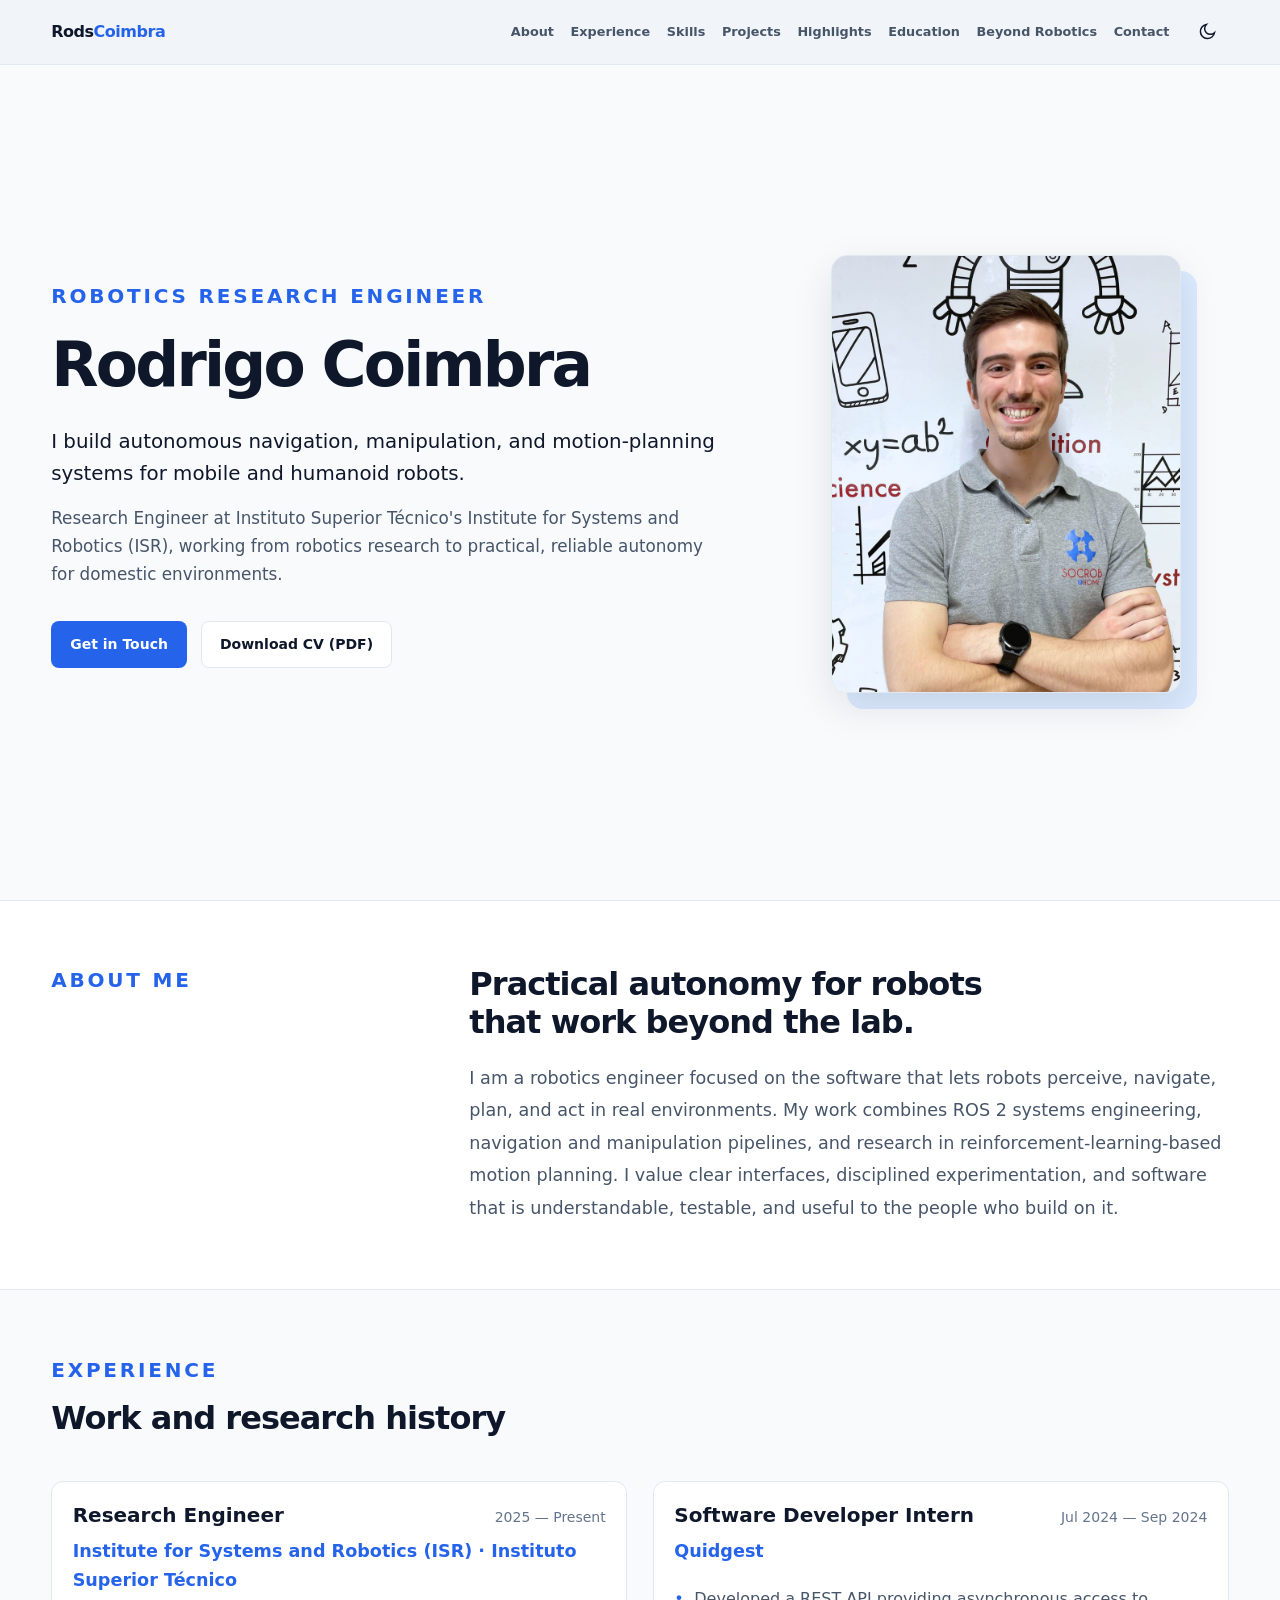
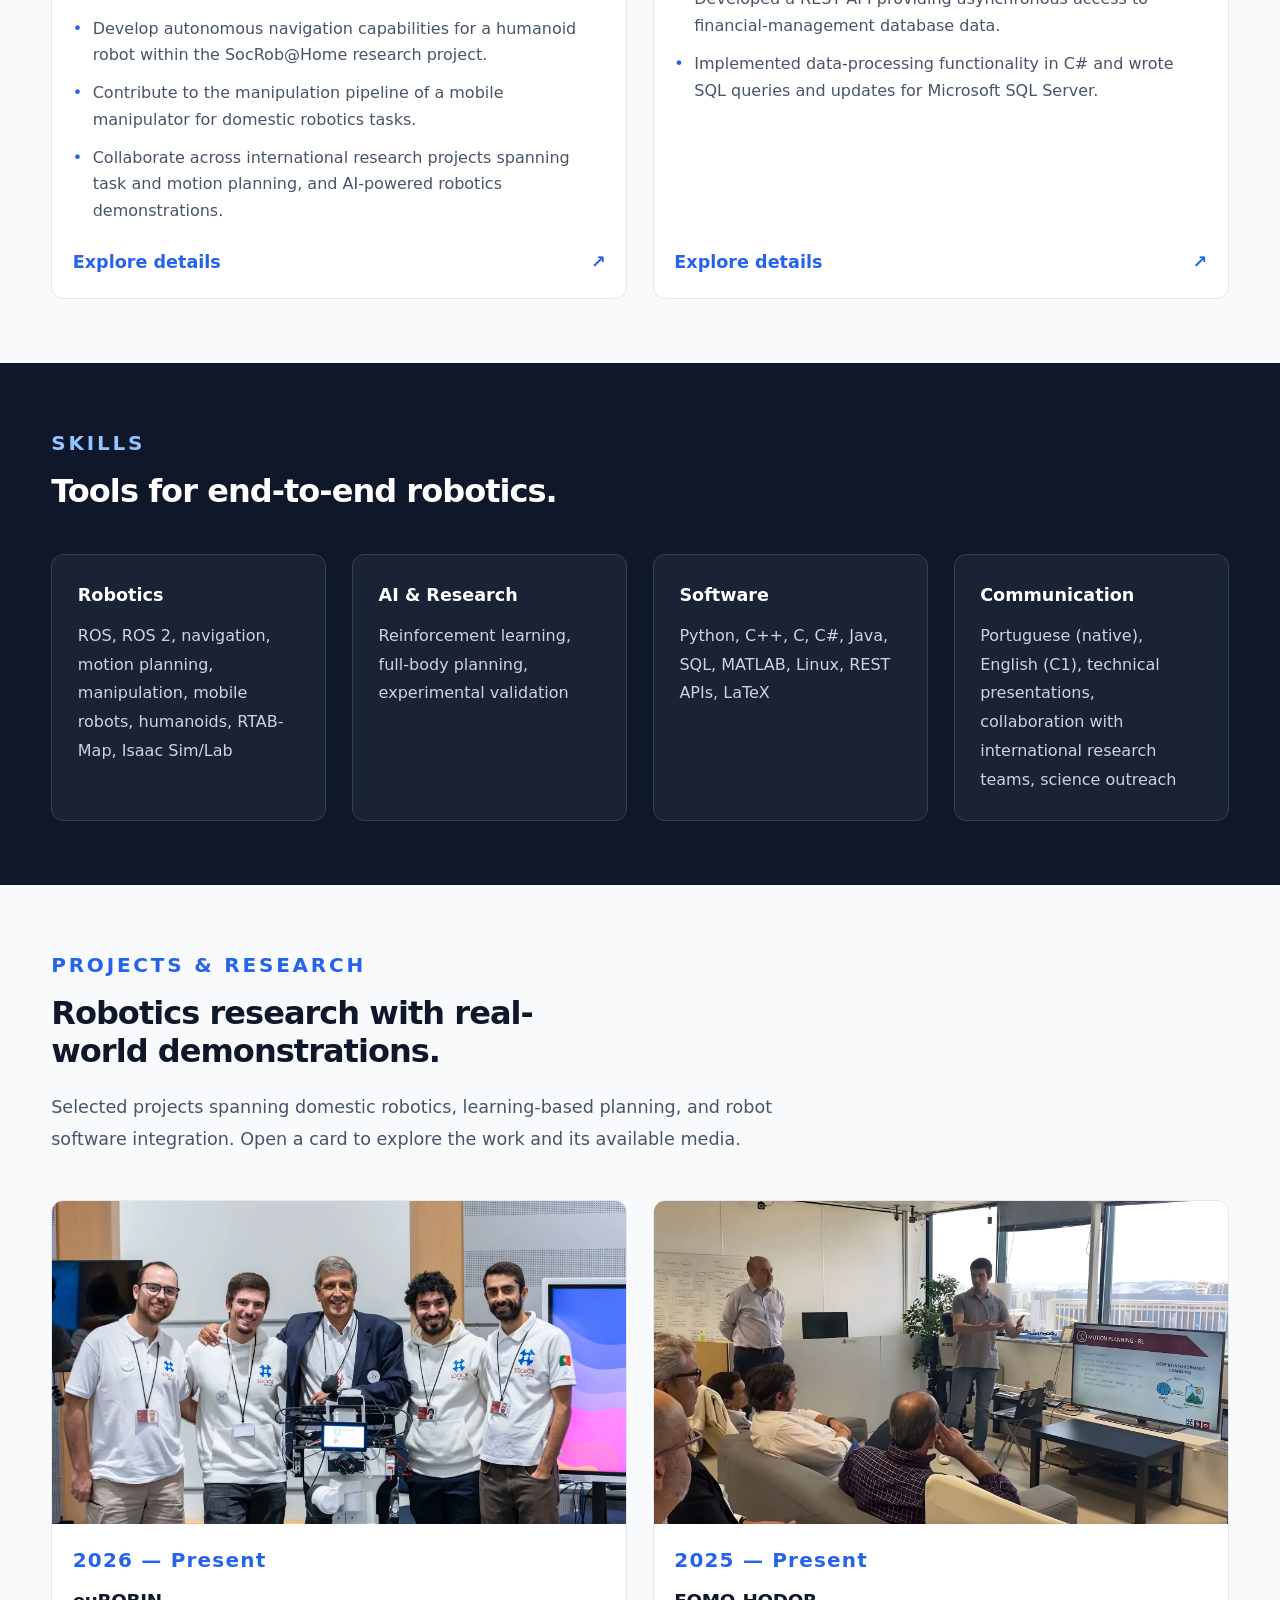
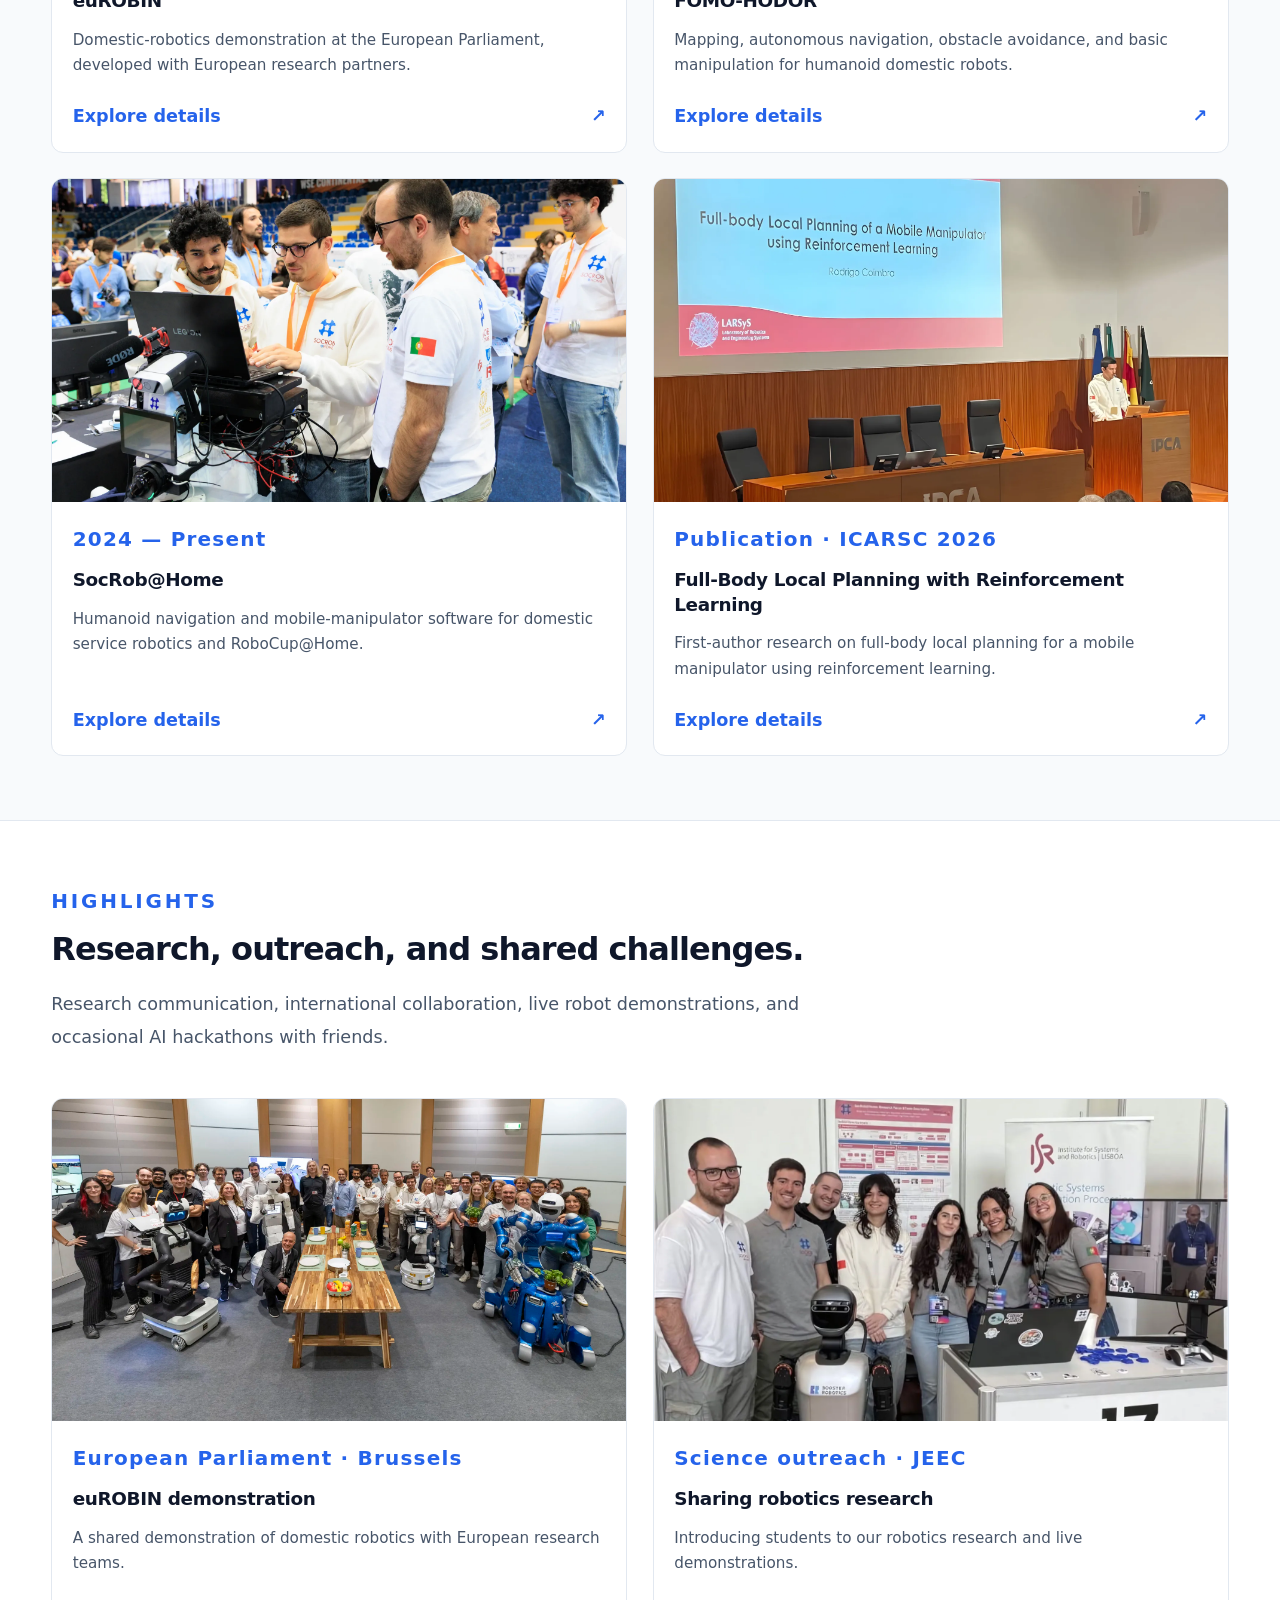
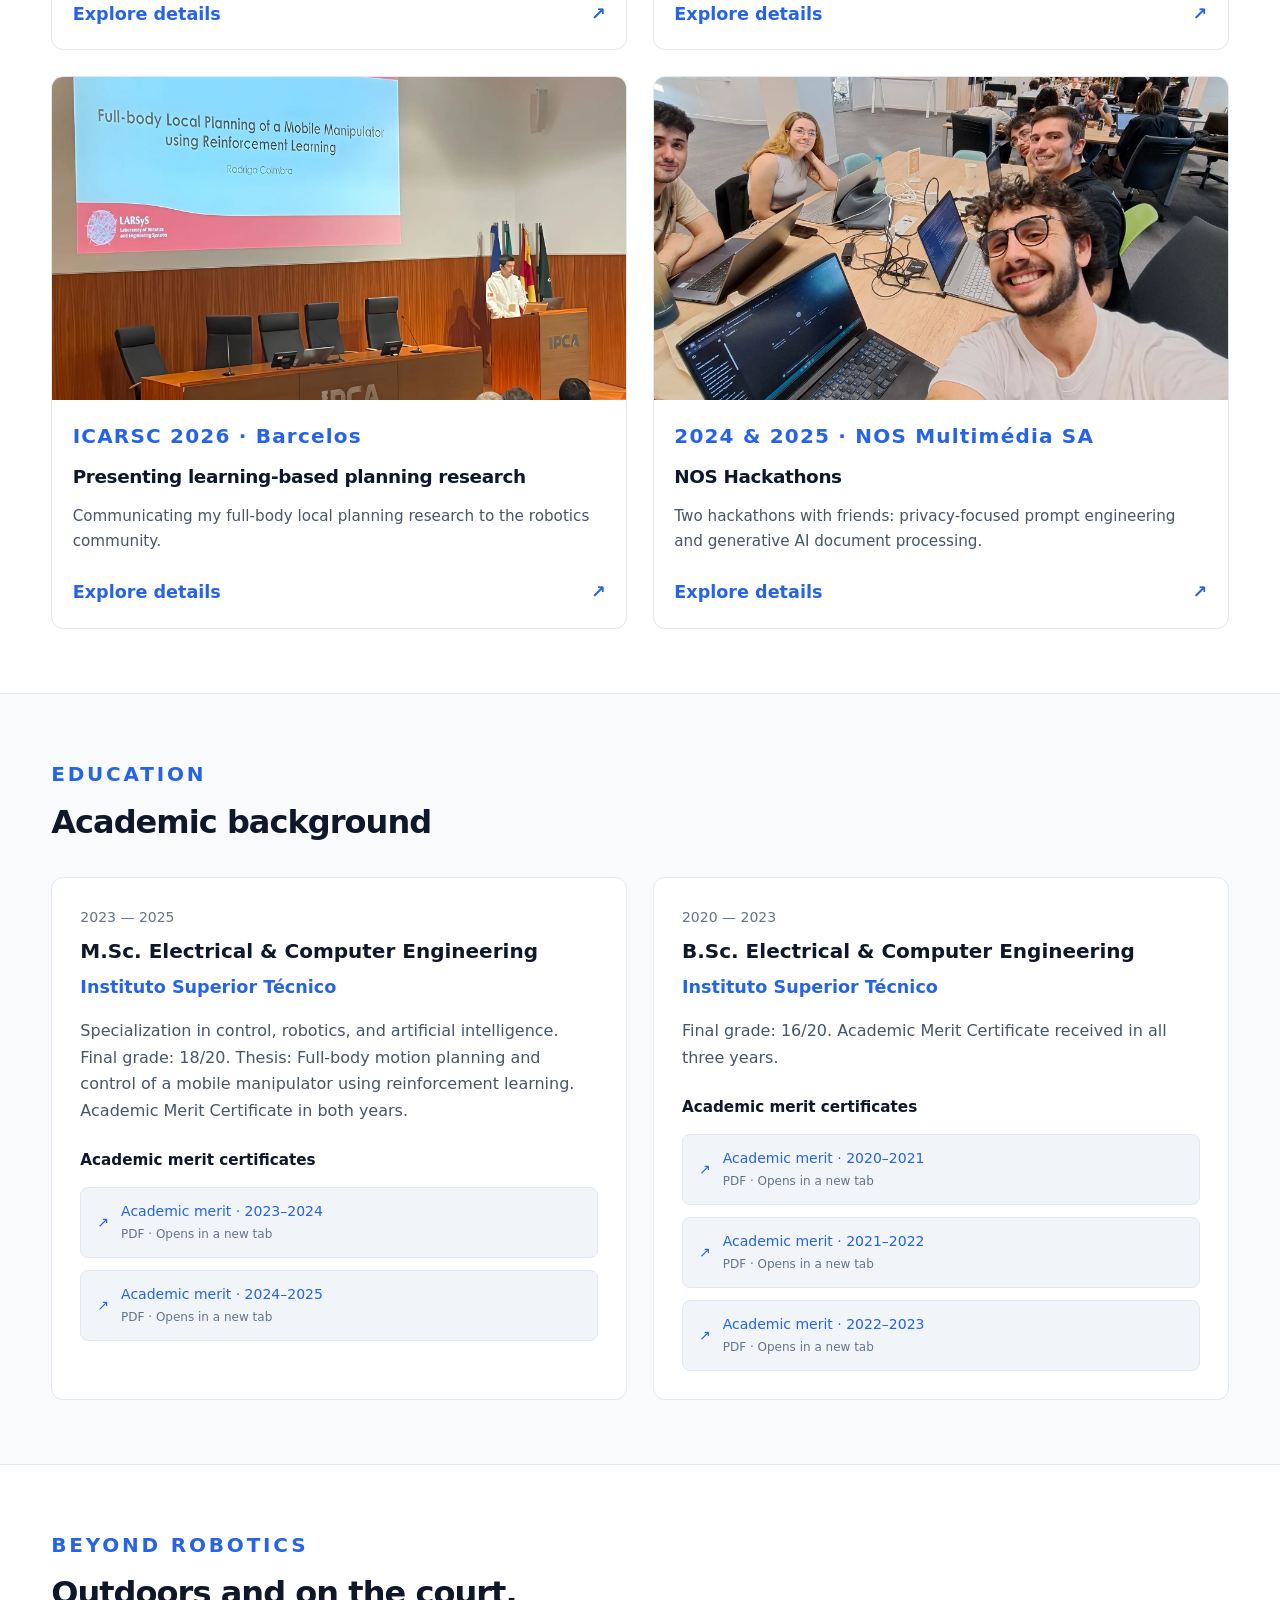
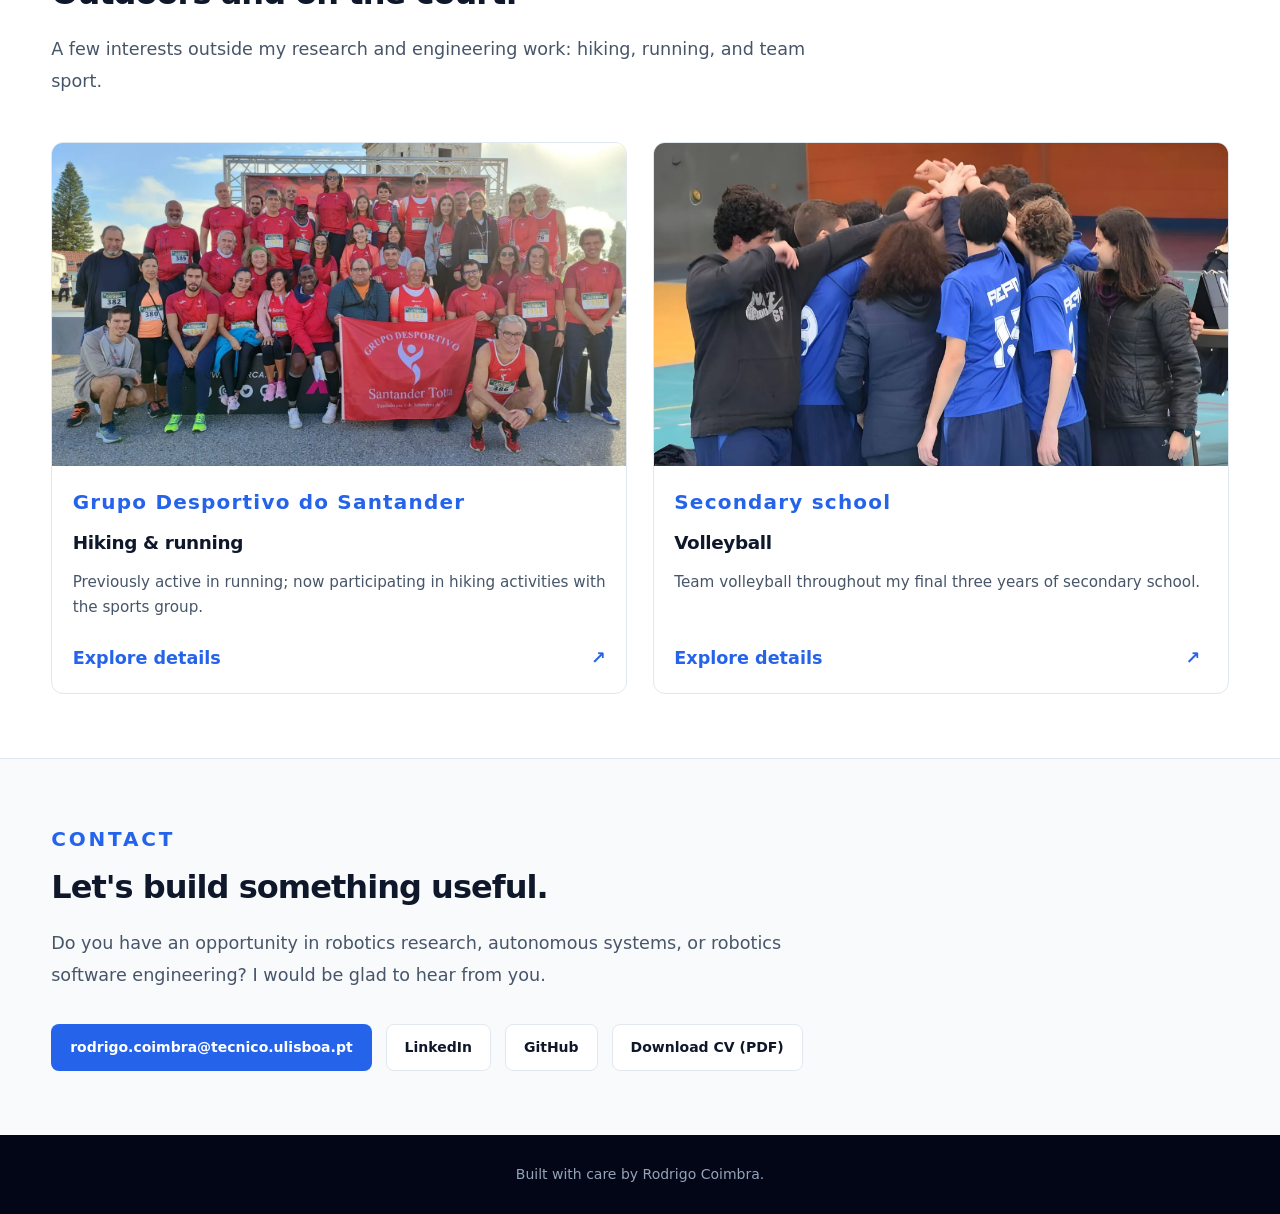
==== commit f1f6c1d1: "Update alt text for image in index.html Co-authored-by: Copilot Autofix powered by AI <175728472+Cop" ====
--- a/index.html
+++ b/index.html
@@ -473,7 +473,7 @@
               <span class="card-cover"
                 ><img
                   src="assets/images/nos_hackathon.webp"
-                  alt="Presenting learning-based planning research"
+                  alt="NOS Hackathons"
                   loading="lazy"
                   decoding="async"
                 /><span>NOS Hackathons</span
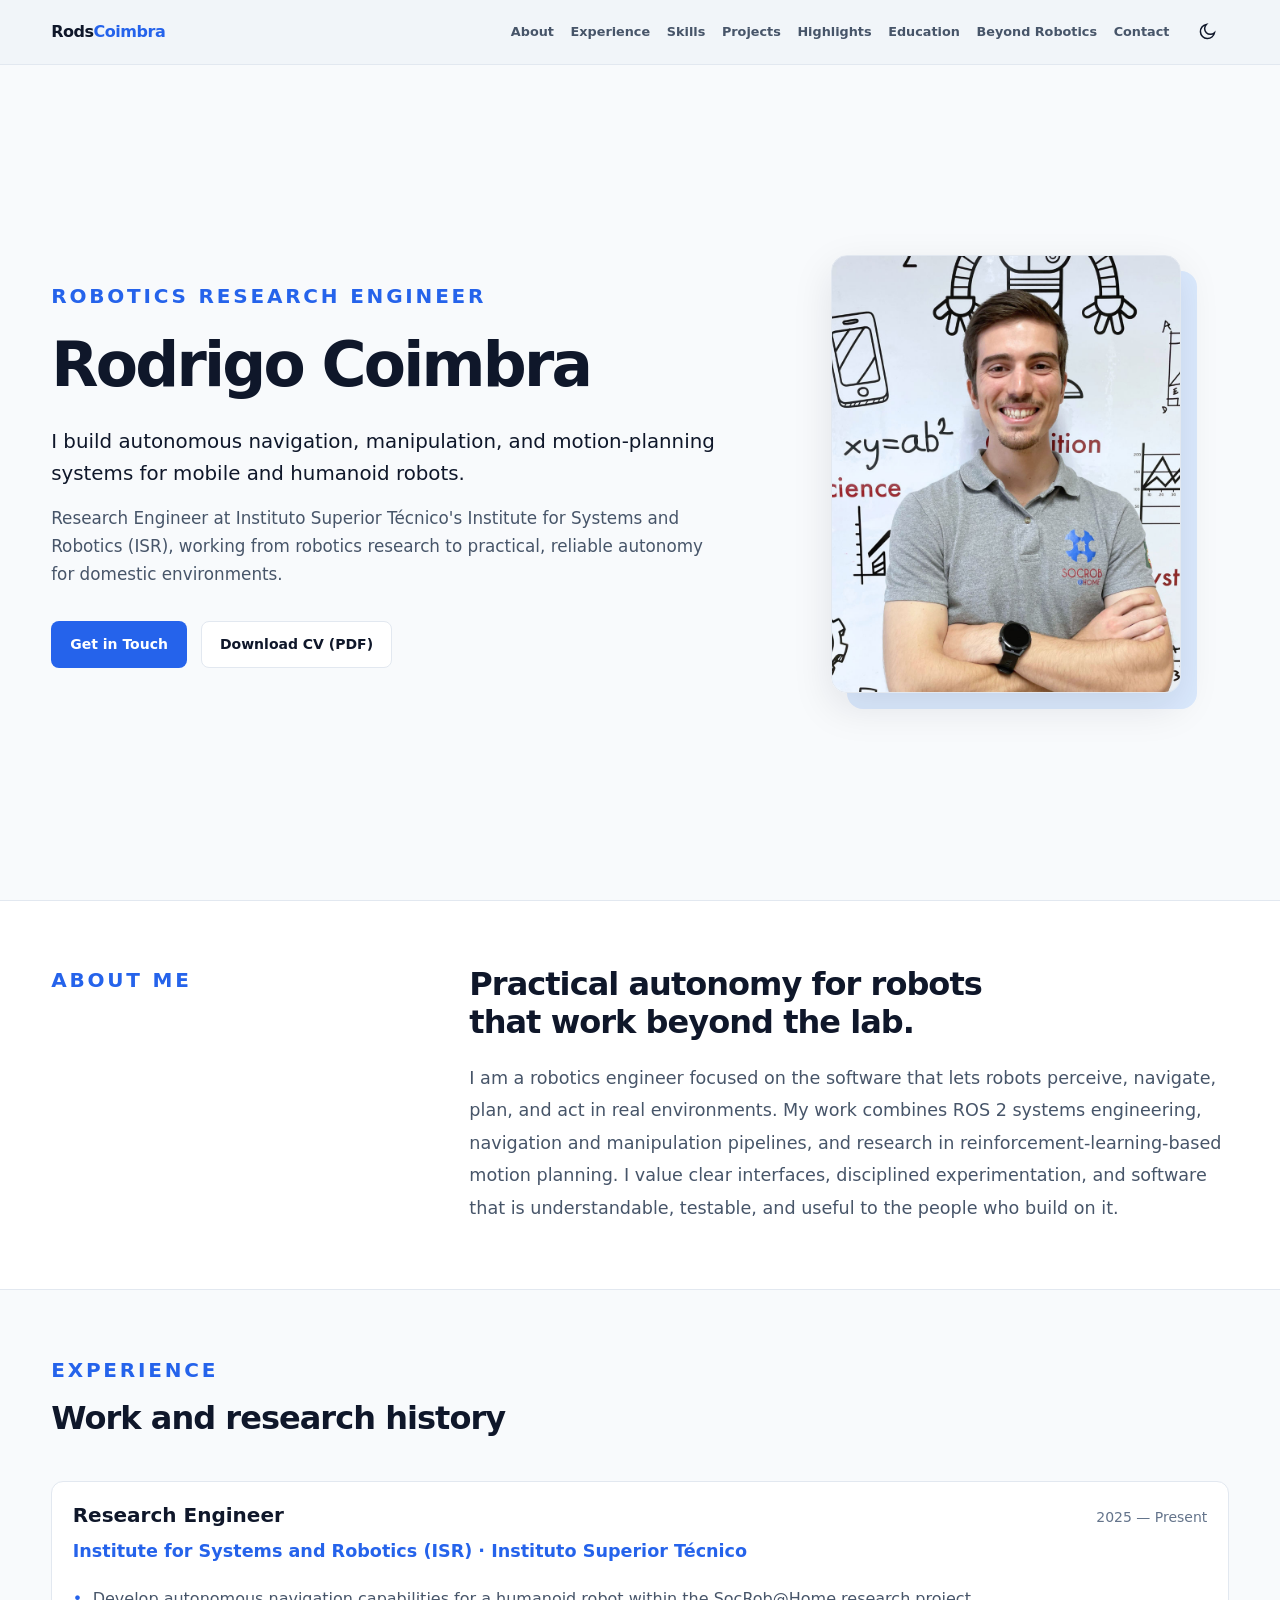
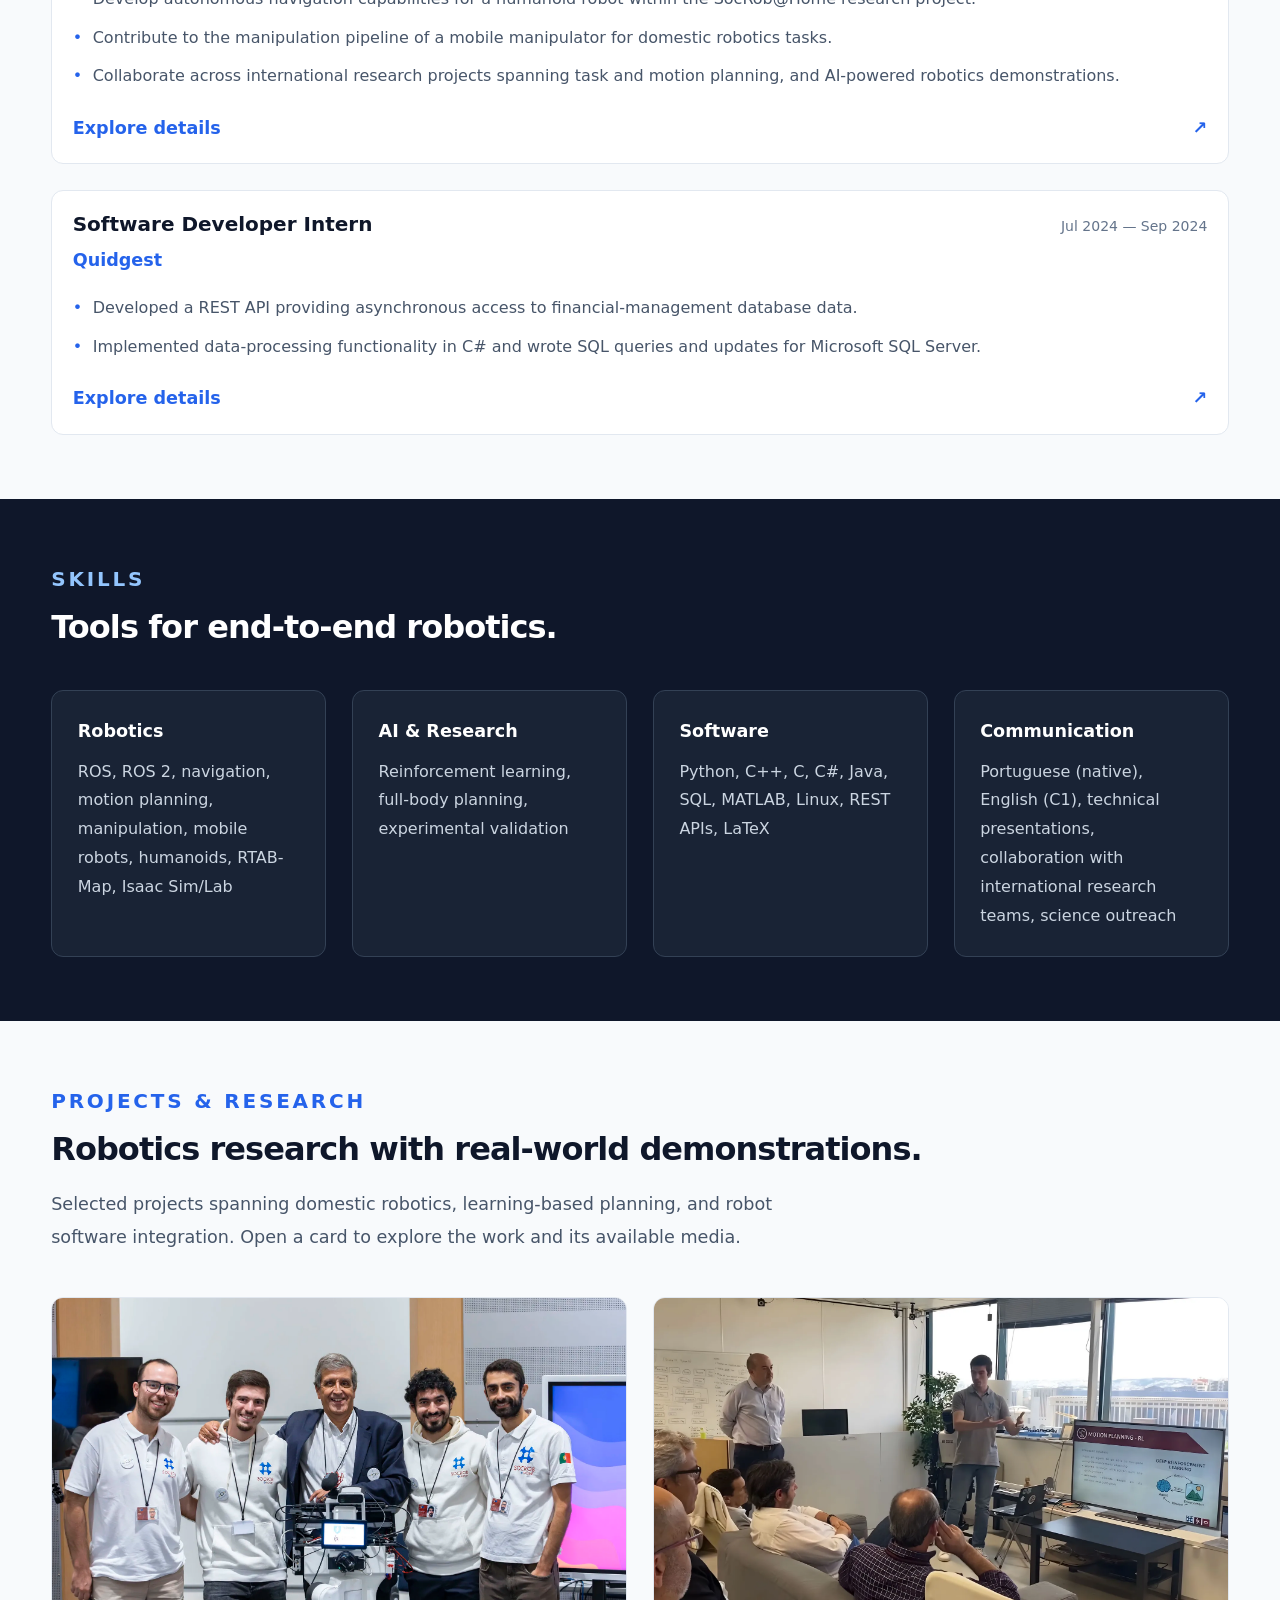
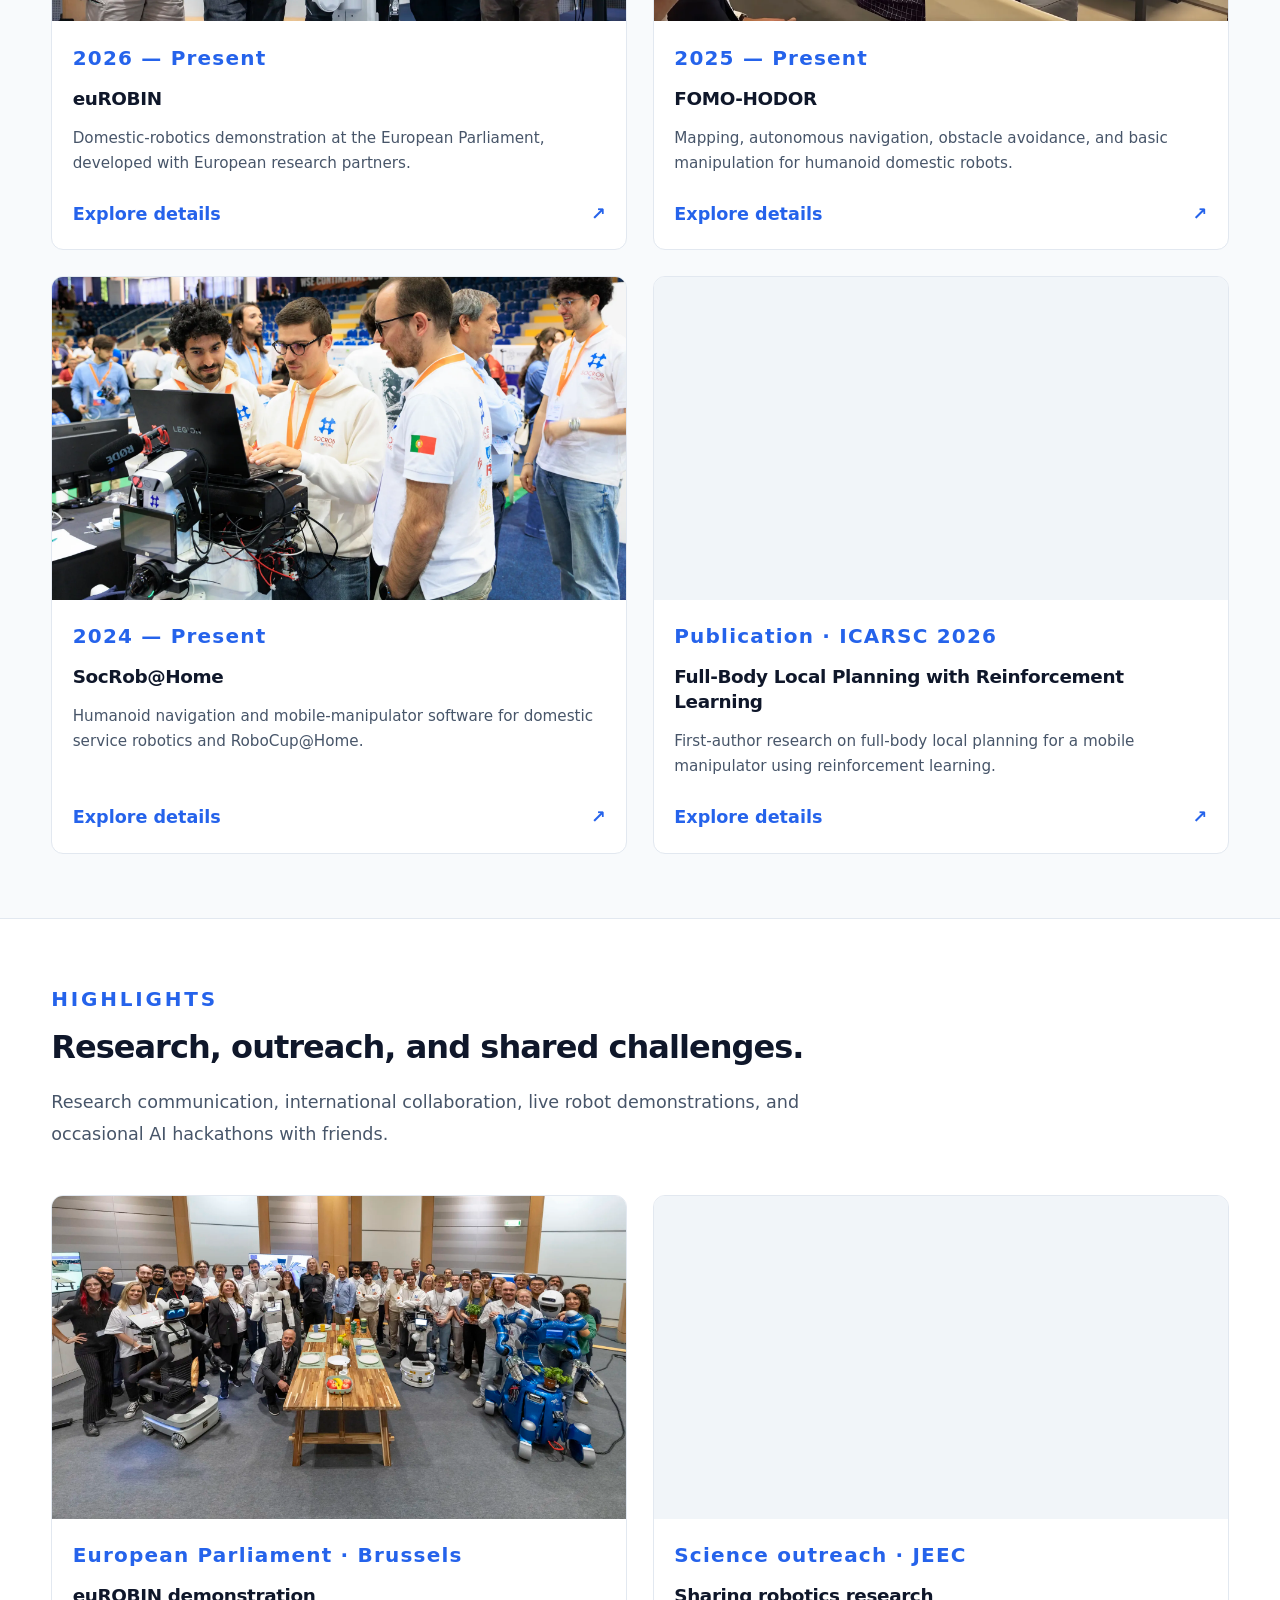
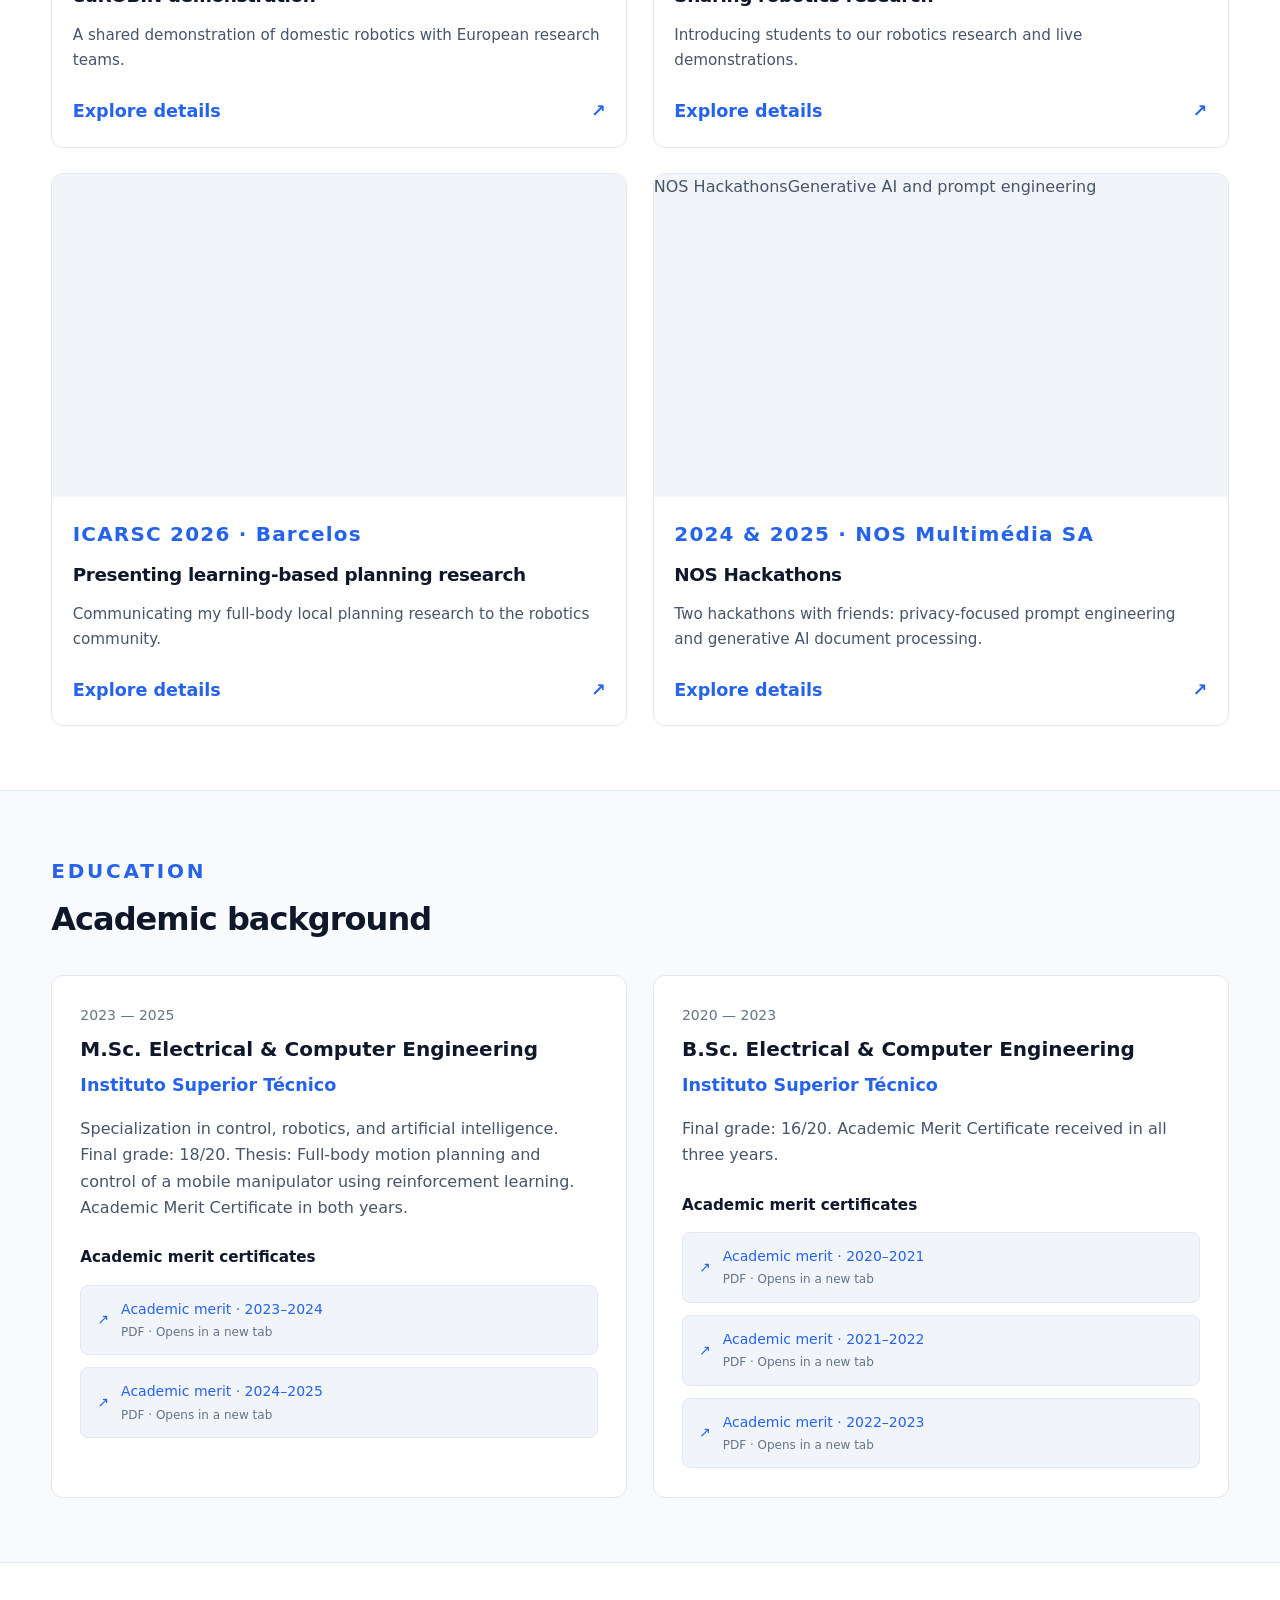
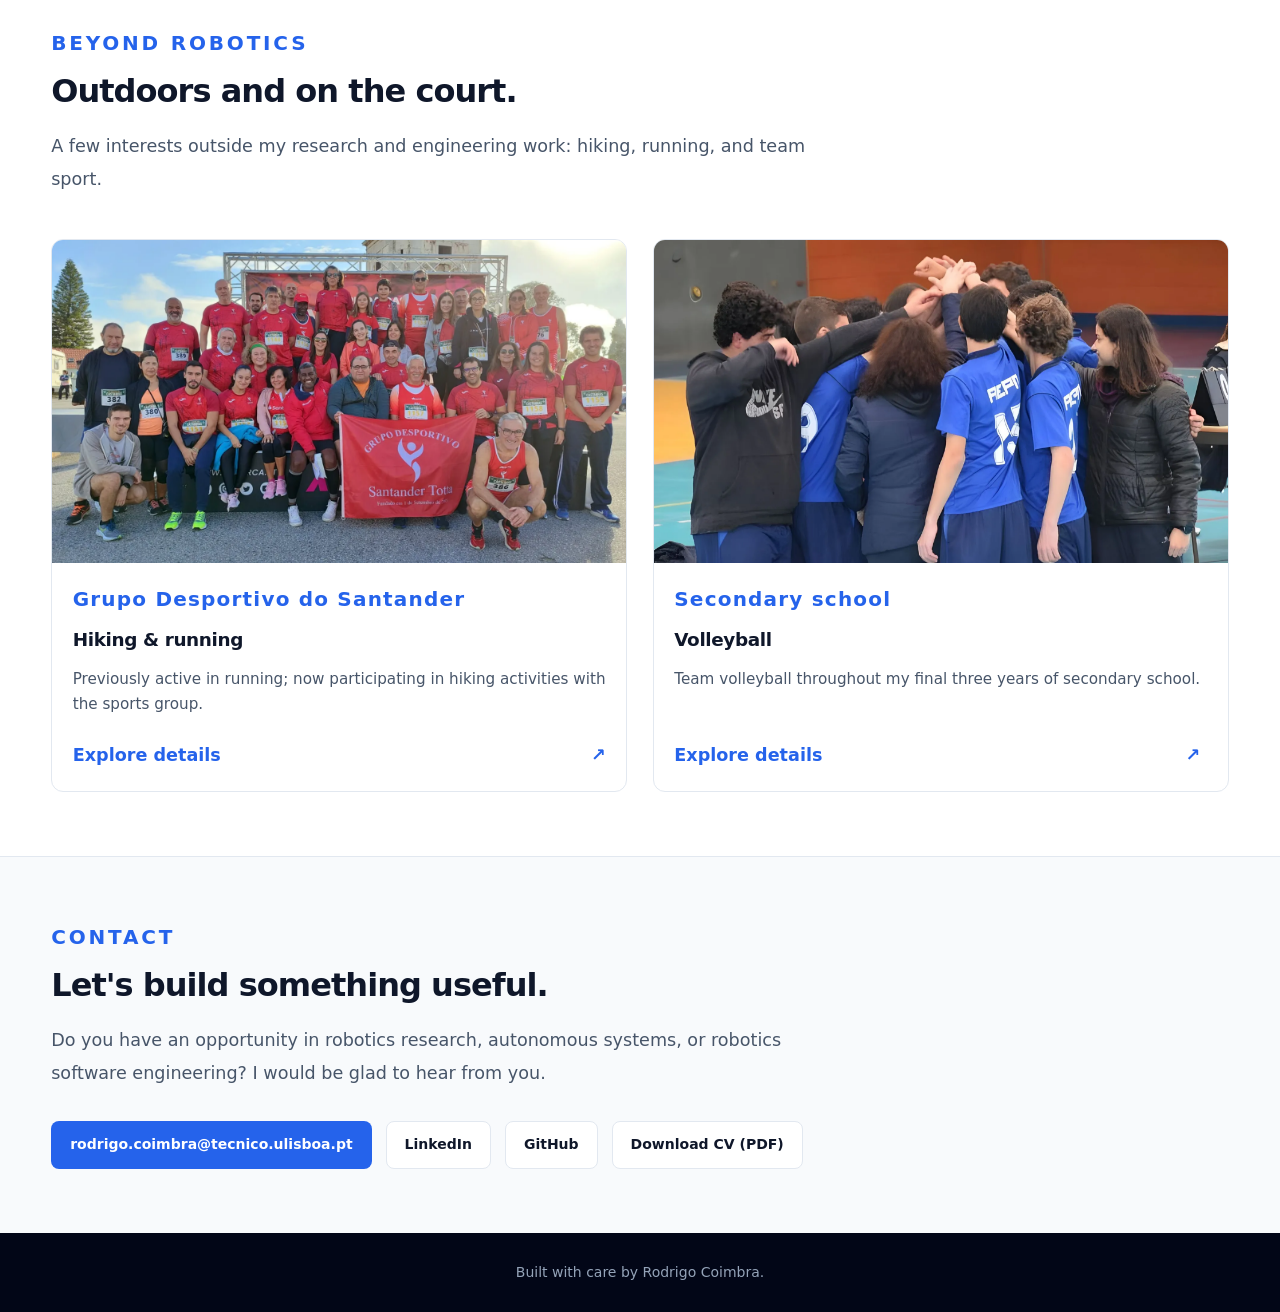
==== commit 76b30119: "Add experience grid styles and update stylesheet version in index.html" ====
--- a/index.html
+++ b/index.html
@@ -10,7 +10,7 @@
     <meta name="color-scheme" content="light dark" />
     <title>Rodrigo Coimbra | Robotics Research Engineer</title>
     <script src="assets/js/theme.js?v=2"></script>
-    <link rel="stylesheet" href="assets/css/styles.css?v=9" />
+    <link rel="stylesheet" href="assets/css/styles.css?v=10" />
     <script src="assets/js/content.js?v=5" defer></script>
     <script src="assets/js/pdf-cache.js?v=6" defer></script>
     <script src="assets/js/app.js?v=7" defer></script>
--- a/assets/css/styles.css
+++ b/assets/css/styles.css
@@ -1055,3 +1055,92 @@
 .card-action {
   font-size: 1.1rem;
 }
+
+/* Native-video-style YouTube preview. */
+.youtube-preview {
+  position: absolute;
+  inset: 0;
+  display: grid;
+  place-items: center;
+  width: 100%;
+  height: 100%;
+  margin: 0;
+  padding: 0;
+  overflow: hidden;
+  border: 0;
+  border-radius: inherit;
+  background: #111213;
+  color: #fff;
+  cursor: pointer;
+  appearance: none;
+}
+
+.youtube-preview > img {
+  position: absolute;
+  inset: 0;
+  display: block;
+  width: 100%;
+  height: 100%;
+  object-fit: contain;
+  object-position: center;
+}
+
+/* Smaller, neutral play control like the native video preview. */
+.youtube-play {
+  position: relative;
+  z-index: 1;
+  display: grid;
+  place-items: center;
+  width: clamp(56px, 6vw, 80px);
+  aspect-ratio: 1;
+  border: 0;
+  border-radius: 50%;
+  background: rgba(35, 35, 35, 0.55);
+  pointer-events: none;
+}
+
+.youtube-play::before {
+  content: "";
+  display: block;
+  width: 0;
+  height: 0;
+  margin-left: 4px;
+  border-top: 10px solid transparent;
+  border-bottom: 10px solid transparent;
+  border-left: 17px solid rgba(255, 255, 255, 0.95);
+}
+
+.youtube-preview:hover .youtube-play,
+.youtube-preview:focus-visible .youtube-play {
+  background: rgba(35, 35, 35, 0.75);
+}
+
+.youtube-preview:focus-visible {
+  outline: 3px solid var(--accent);
+  outline-offset: -5px;
+}
+
+@media (prefers-reduced-motion: no-preference) {
+  .youtube-play {
+    transition: background-color 180ms ease;
+  }
+}
+
+#projects .section-title {
+  max-width: none;
+  white-space: nowrap;
+}
+
+@media (max-width: 700px) {
+  #projects .section-title {
+    white-space: normal;
+  }
+}
+
+.experience-grid {
+  grid-template-columns: minmax(0, 1fr);
+}
+
+.experience-card .experience-points {
+  max-width: none;
+}
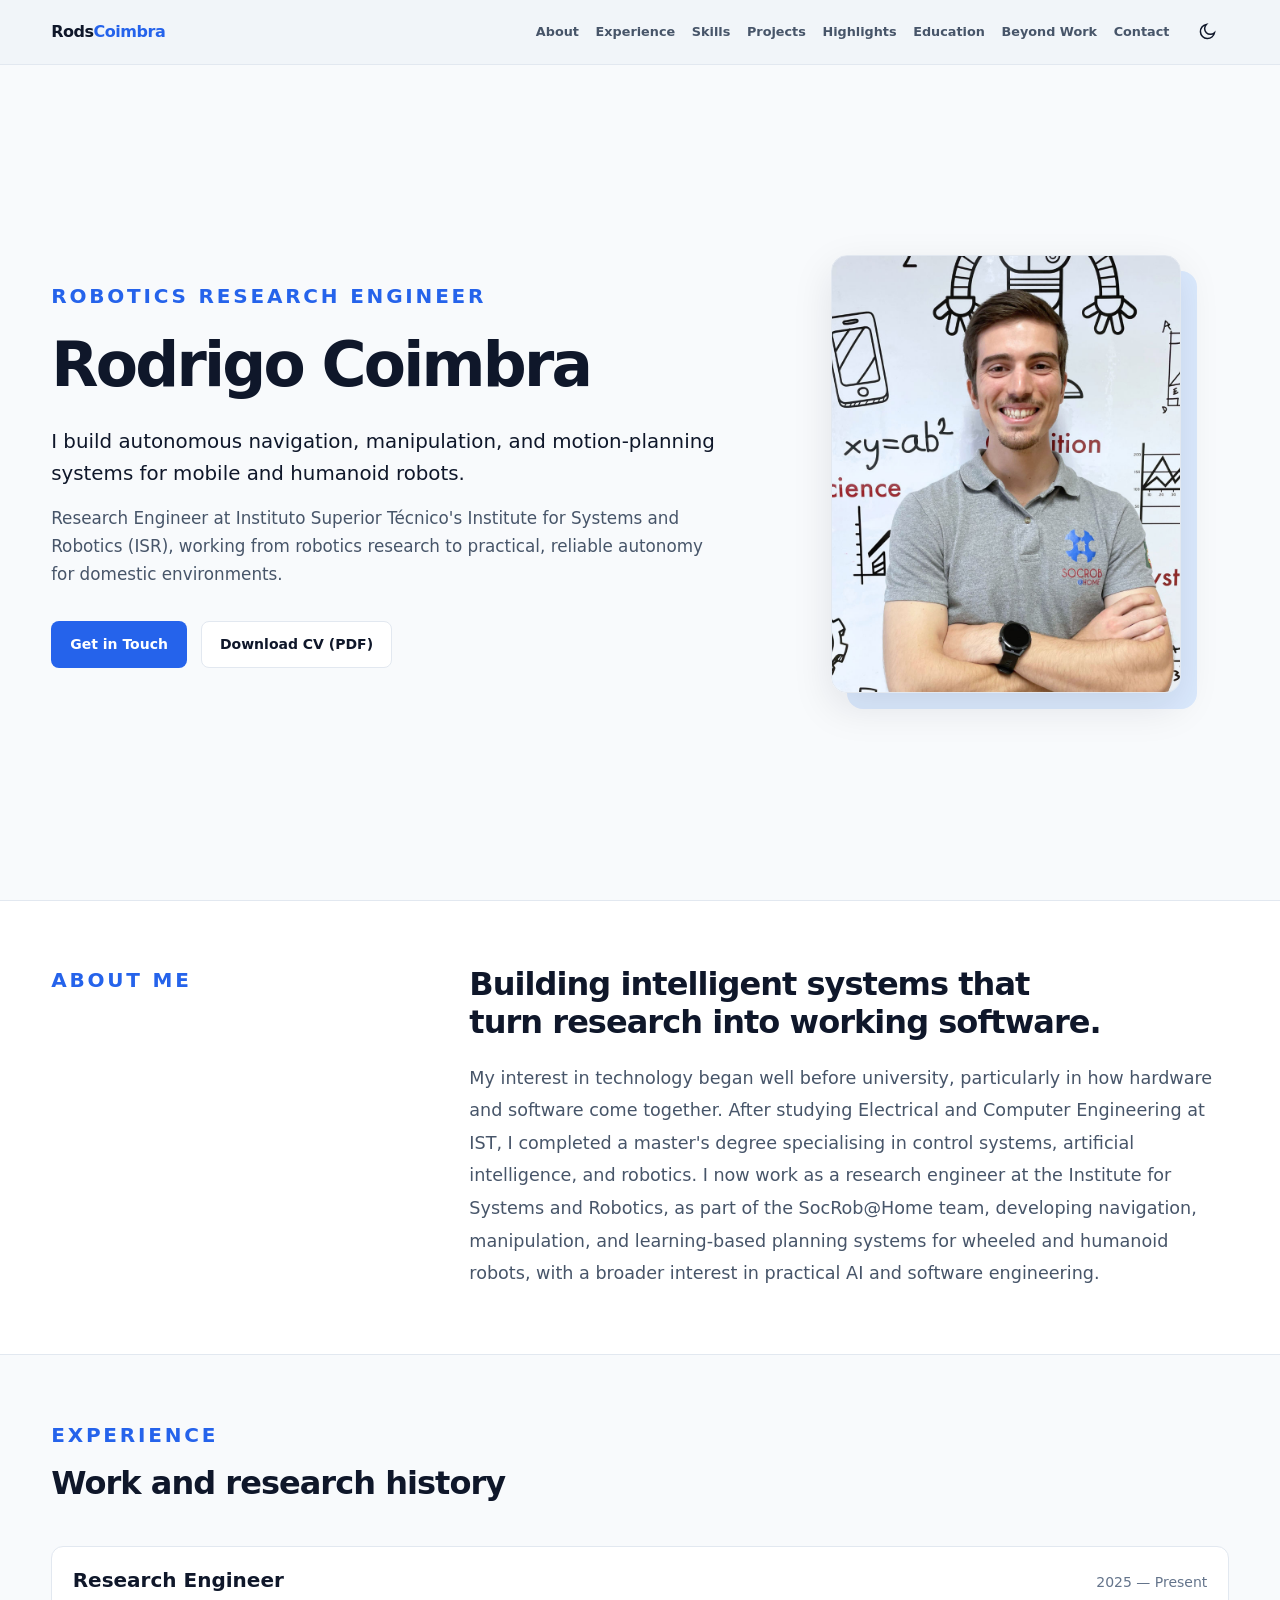
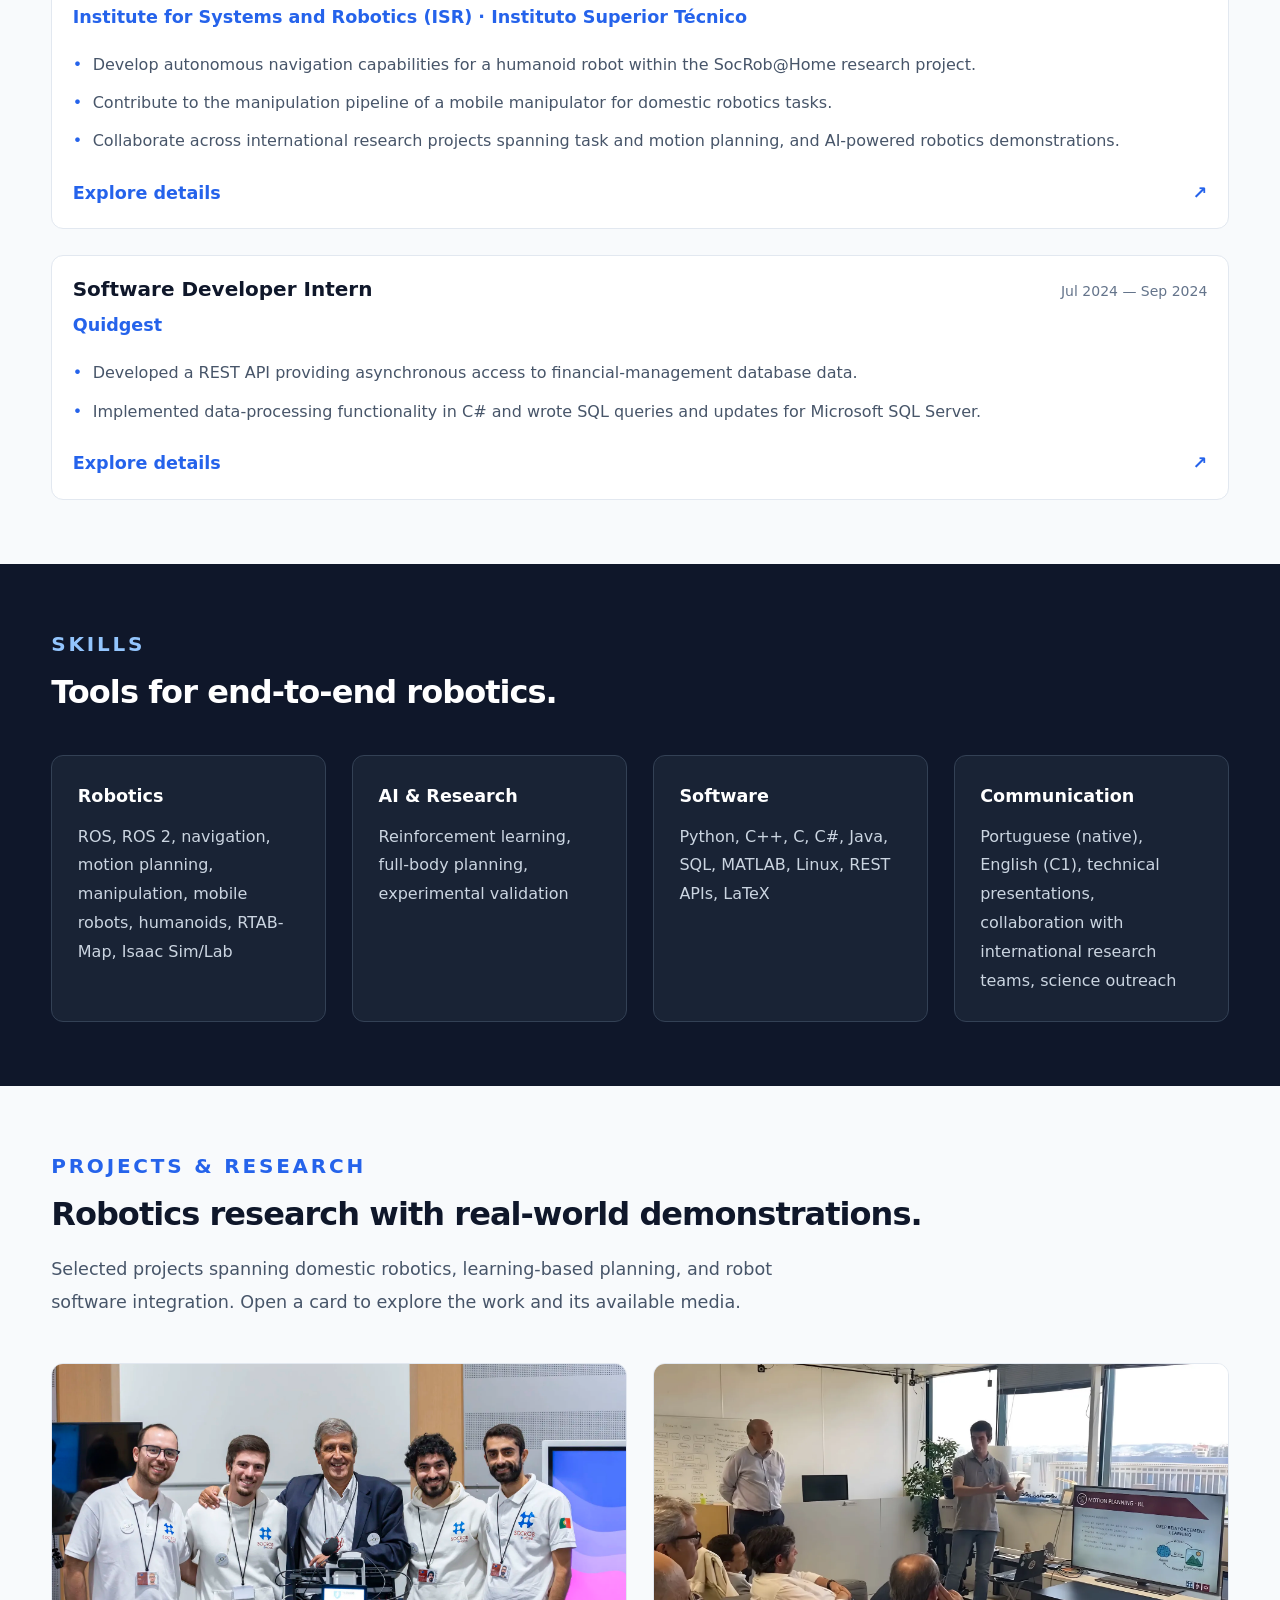
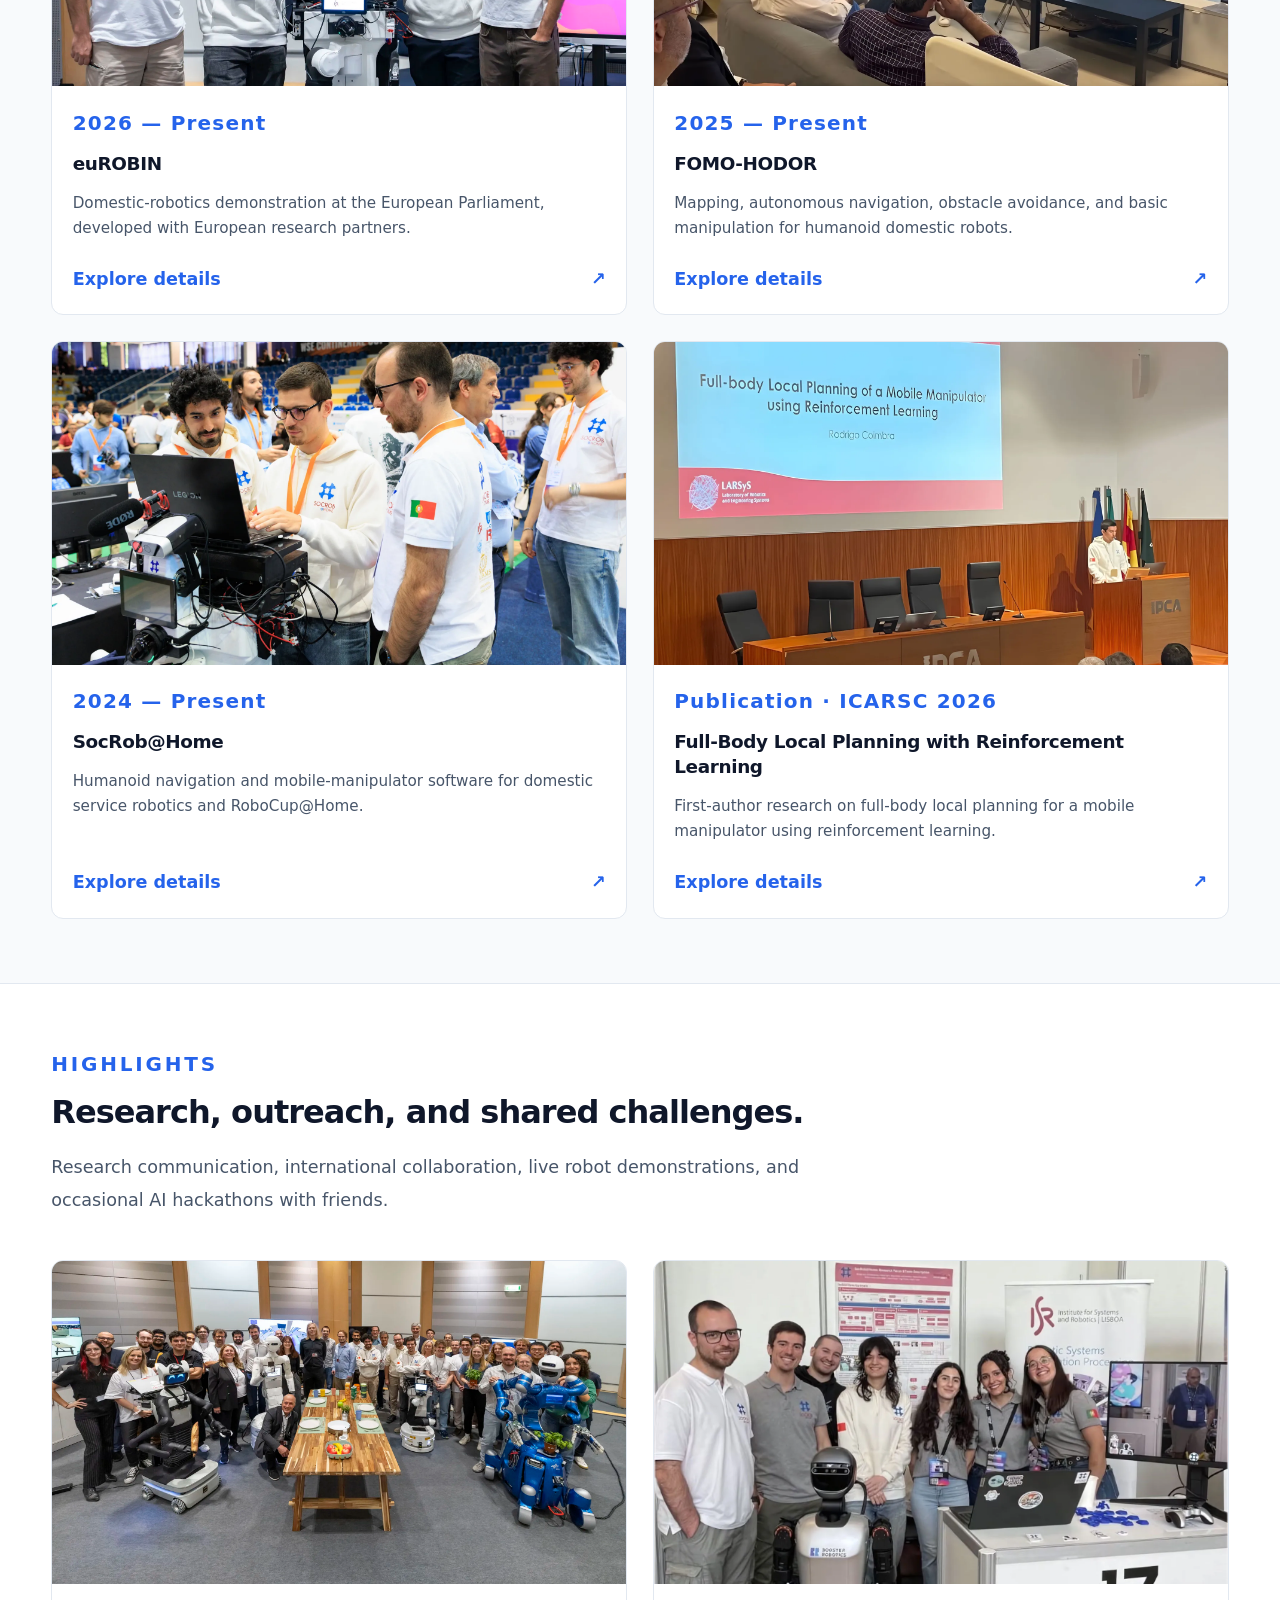
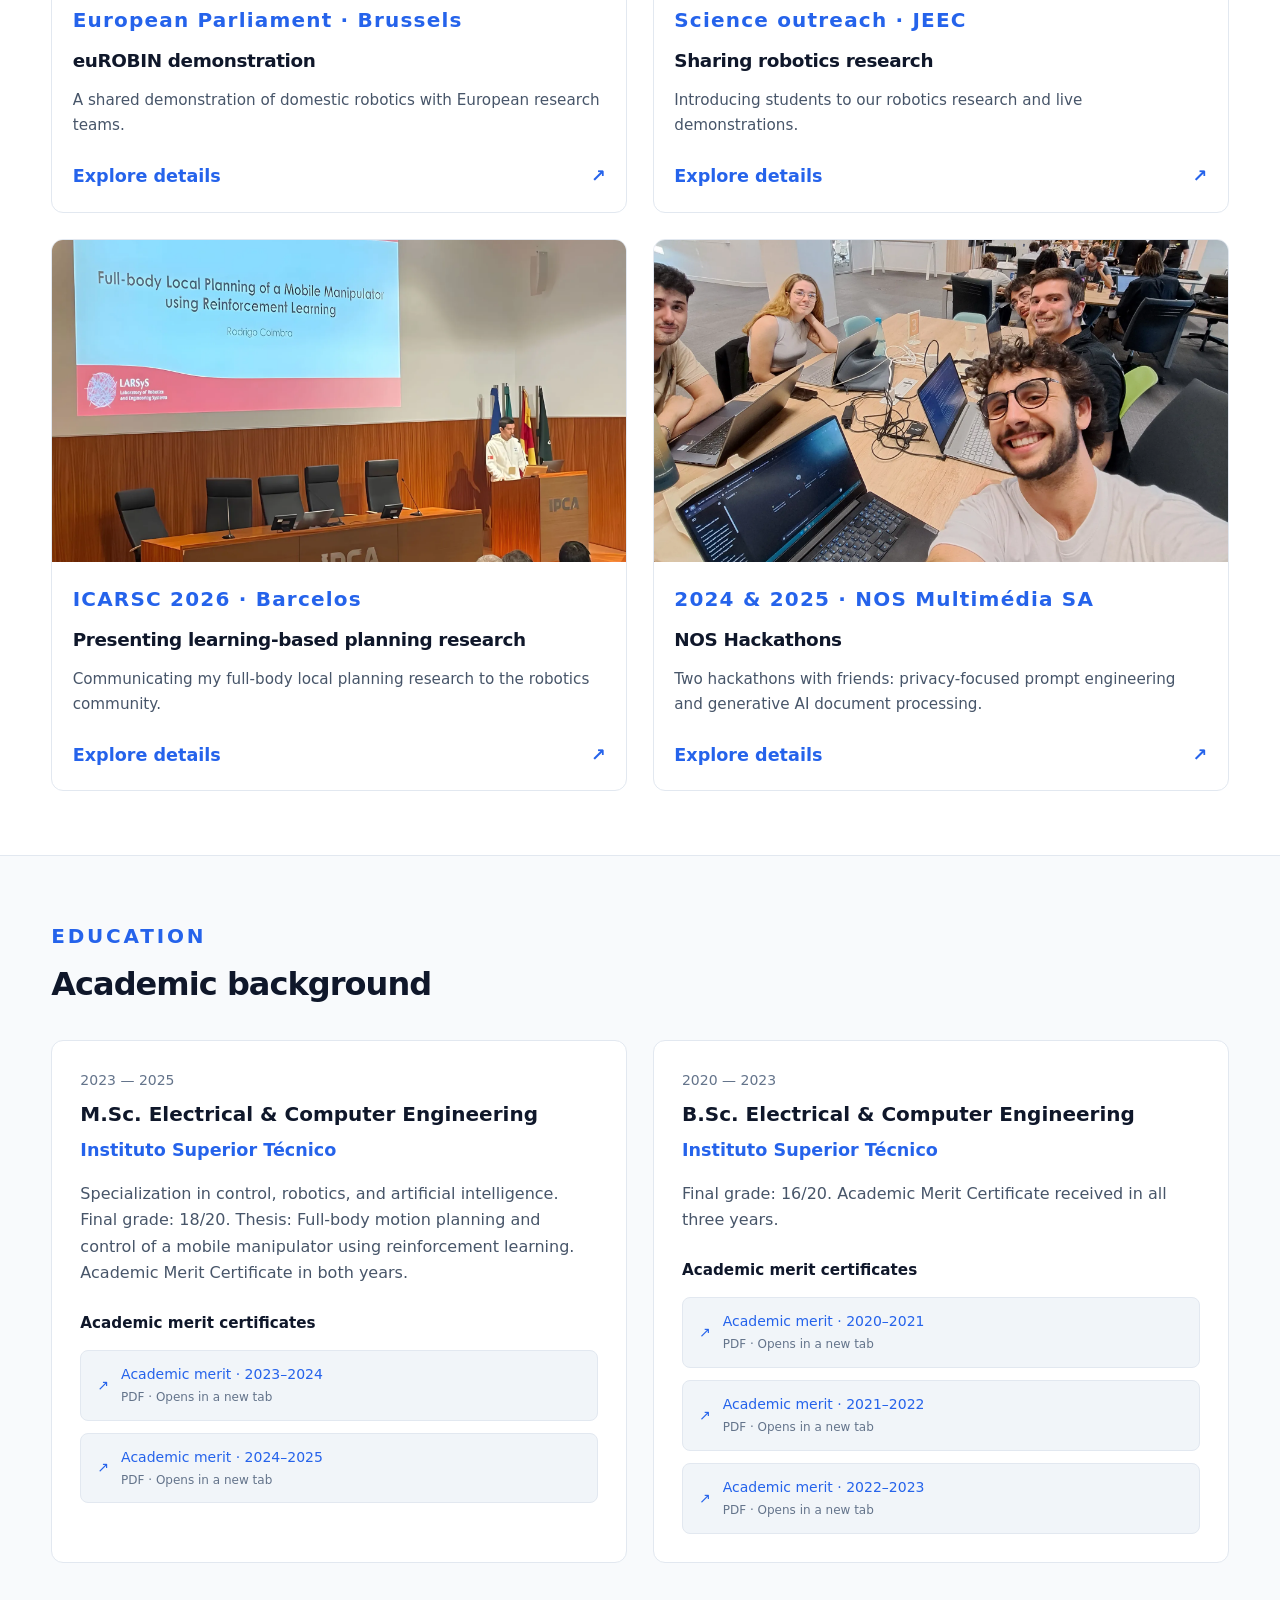
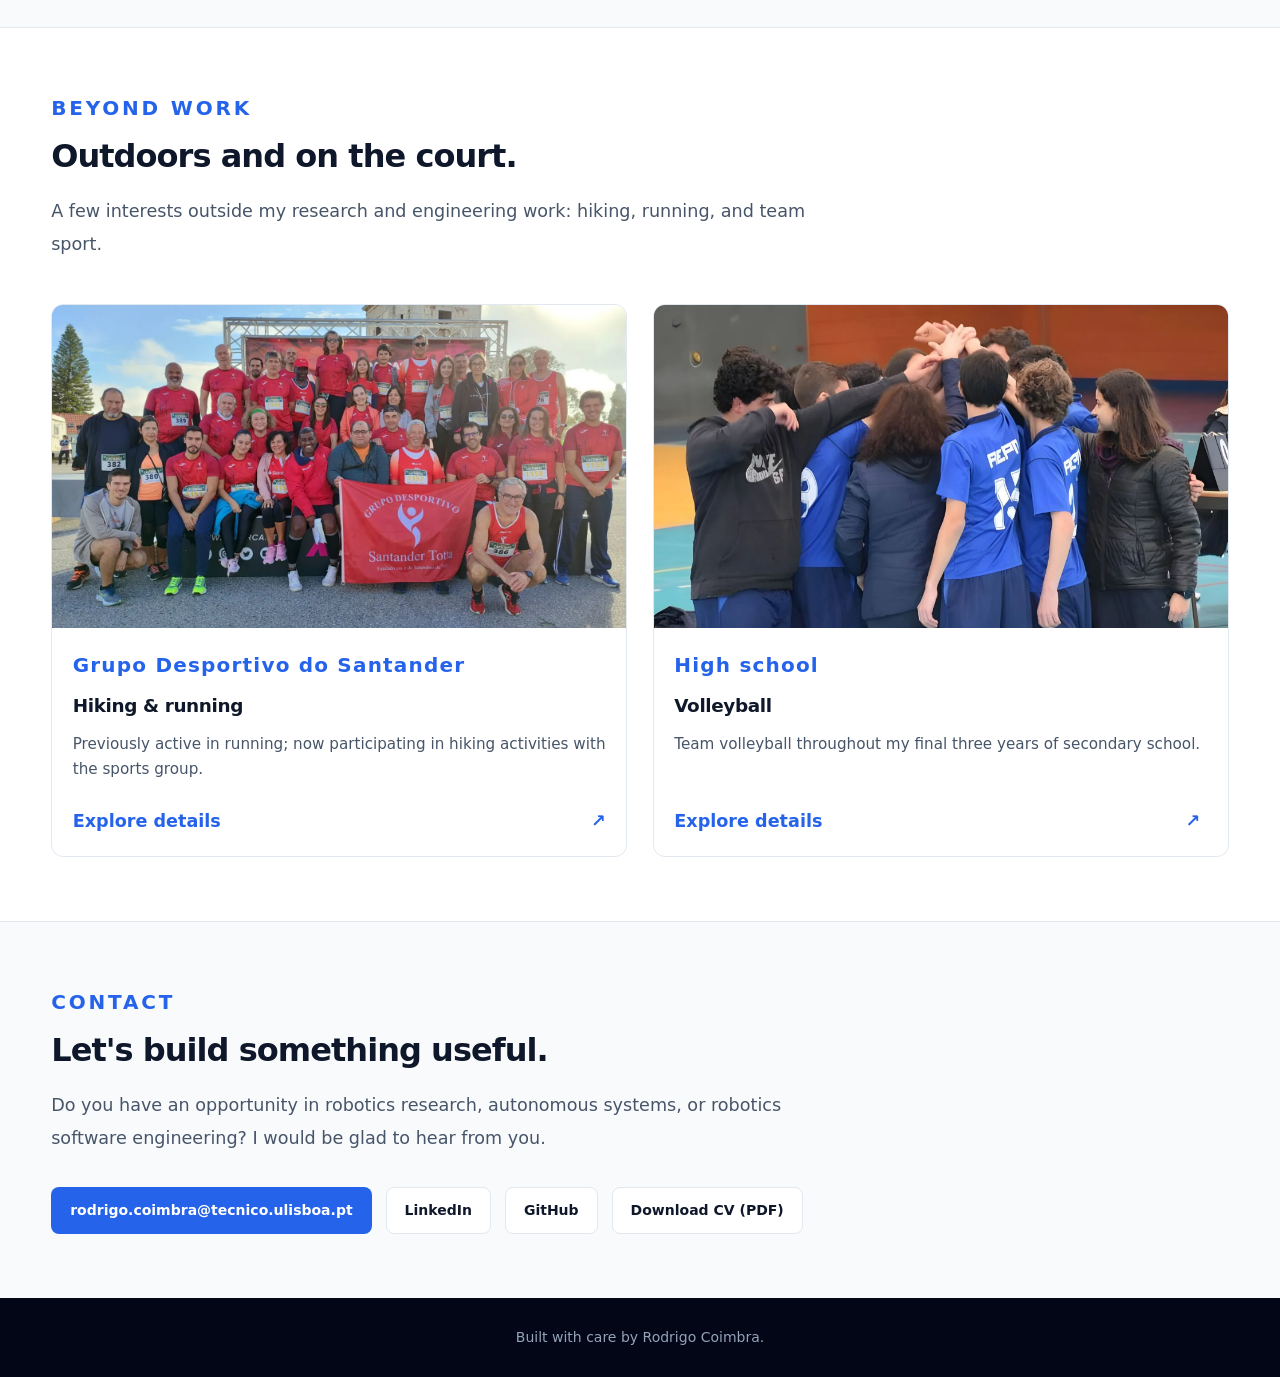
==== commit ca319222: "Refactor styles and update content for improved clarity and responsiveness - Enhanced CSS styles wit" ====
--- a/index.html
+++ b/index.html
@@ -9,11 +9,11 @@
     />
     <meta name="color-scheme" content="light dark" />
     <title>Rodrigo Coimbra | Robotics Research Engineer</title>
-    <script src="assets/js/theme.js?v=2"></script>
-    <link rel="stylesheet" href="assets/css/styles.css?v=10" />
-    <script src="assets/js/content.js?v=5" defer></script>
-    <script src="assets/js/pdf-cache.js?v=6" defer></script>
-    <script src="assets/js/app.js?v=7" defer></script>
+    <script src="assets/js/theme.js?v=3"></script>
+    <link rel="stylesheet" href="assets/css/styles.css?v=11" />
+    <script src="assets/js/content.js?v=6" defer></script>
+    <script src="assets/js/pdf-cache.js?v=7" defer></script>
+    <script src="assets/js/app.js?v=8" defer></script>
   </head>
   <body>
     <a class="skip-link" href="#main-content">Skip to content</a>
@@ -28,7 +28,7 @@
             <a href="#projects">Projects</a>
             <a href="#highlights">Highlights</a>
             <a href="#education">Education</a>
-            <a href="#activities">Beyond Robotics</a>
+            <a href="#activities">Beyond Work</a>
             <a href="#contact">Contact</a>
           </div>
           <button
@@ -90,7 +90,7 @@
           <a href="#projects">Projects</a>
           <a href="#highlights">Highlights</a>
           <a href="#education">Education</a>
-          <a href="#activities">Beyond Robotics</a>
+          <a href="#activities">Beyond Work</a>
           <a href="#contact">Contact</a
           ><a
             class="cv-link"
@@ -144,16 +144,19 @@
           <p class="eyebrow">About me</p>
           <div class="about-content">
             <h2 class="section-title">
-              Practical autonomy for robots that work beyond the lab.
+              Building intelligent systems that turn research into working
+              software.
             </h2>
             <p class="section-intro">
-              I am a robotics engineer focused on the software that lets robots
-              perceive, navigate, plan, and act in real environments. My work
-              combines ROS 2 systems engineering, navigation and manipulation
-              pipelines, and research in reinforcement-learning-based motion
-              planning. I value clear interfaces, disciplined experimentation,
-              and software that is understandable, testable, and useful to the
-              people who build on it.
+              My interest in technology began well before university,
+              particularly in how hardware and software come together. After
+              studying Electrical and Computer Engineering at IST, I completed a
+              master's degree specialising in control systems, artificial
+              intelligence, and robotics. I now work as a research engineer at
+              the Institute for Systems and Robotics, as part of the SocRob@Home
+              team, developing navigation, manipulation, and learning-based
+              planning systems for wheeled and humanoid robots, with a broader
+              interest in practical AI and software engineering.
             </p>
           </div>
         </div>
@@ -396,7 +399,7 @@
             <button
               type="button"
               class="detail-card"
-              data-detail="parliament"
+              data-detail="eurobin"
               aria-haspopup="dialog"
               aria-controls="detail-dialog"
             >
@@ -442,7 +445,7 @@
             ><button
               type="button"
               class="detail-card"
-              data-detail="presentation"
+              data-detail="paper"
               aria-haspopup="dialog"
               aria-controls="detail-dialog"
             >
@@ -590,7 +593,7 @@
       </section>
       <section id="activities" class="section surface-section">
         <div class="container">
-          <p class="eyebrow">Beyond Robotics</p>
+          <p class="eyebrow">Beyond Work</p>
           <h2 class="section-title">Outdoors and on the court.</h2>
           <p class="section-intro">
             A few interests outside my research and engineering work: hiking,
@@ -634,7 +637,7 @@
                   loading="lazy"
                   decoding="async" /></span
               ><span class="card-body"
-                ><span class="eyebrow">Secondary school</span
+                ><span class="eyebrow">High school</span
                 ><span class="card-title">Volleyball</span
                 ><span class="card-summary"
                   >Team volleyball throughout my final three years of secondary
--- a/assets/css/styles.css
+++ b/assets/css/styles.css
@@ -1,5 +1,6 @@
 :root {
   color-scheme: light;
+
   --page: #f8fafc;
   --surface: #fff;
   --soft: #f1f5f9;
@@ -8,11 +9,13 @@
   --muted: #64748b;
   --border: #e2e8f0;
   --header: rgba(241, 245, 249, 0.94);
+
   --accent: #2563eb;
   --accent-hover: #1d4ed8;
   --button: #2563eb;
   --button-hover: #1d4ed8;
   --offset: #dbeafe;
+
   --shadow: 0 14px 40px rgba(15, 23, 42, 0.1);
   --gutter: clamp(16px, 4vw, 160px);
   --layout-gap: clamp(20px, 2vw, 64px);
@@ -20,6 +23,7 @@
 
 :root.dark {
   color-scheme: dark;
+
   --page: #181a1b;
   --surface: #202324;
   --soft: #2a2d2e;
@@ -28,22 +32,30 @@
   --muted: #a6a39f;
   --border: #3a3d3e;
   --header: rgba(38, 41, 41, 0.94);
+
   --accent: #70b7ff;
   --accent-hover: #8bc7ff;
   --button: #287ed8;
   --button-hover: #2370c0;
   --offset: #303638;
+
   --shadow: 0 14px 40px rgba(0, 0, 0, 0.25);
 }
+
+/* ==========================================================================
+   Base styles
+   ========================================================================== */
 
 * {
   box-sizing: border-box;
 }
+
 html {
   scroll-behavior: smooth;
   font-size: clamp(16px, 0.55vw, 20px);
   scroll-padding-top: 80px;
 }
+
 body {
   margin: 0;
   background: var(--page);
@@ -57,32 +69,39 @@
   line-height: 1.65;
   -webkit-font-smoothing: antialiased;
 }
+
 button,
 a {
   -webkit-tap-highlight-color: transparent;
 }
+
 button {
   font: inherit;
   cursor: pointer;
 }
+
 a {
   color: var(--accent);
   text-decoration: none;
 }
+
 a:hover {
   color: var(--accent-hover);
 }
+
 button:focus-visible,
 a:focus-visible,
 video:focus-visible {
   outline: 3px solid var(--accent);
   outline-offset: 4px;
 }
+
 img {
   display: block;
   max-width: 100%;
   height: auto;
 }
+
 h1,
 h2,
 h3,
@@ -90,36 +109,46 @@
 p {
   margin: 0;
 }
+
 h1,
 h2,
 h3,
 h4 {
   color: var(--heading);
 }
+
 [hidden] {
   display: none !important;
 }
+
+/* ==========================================================================
+   Shared layout and typography
+   ========================================================================== */
 
 .container {
   width: calc(100% - var(--gutter) - var(--gutter));
   margin-inline: auto;
 }
+
 .section {
   padding-block: clamp(56px, 5vw, 128px);
   scroll-margin-top: 80px;
 }
+
 .surface-section {
   background: var(--surface);
   border-block: 1px solid var(--border);
 }
+
 .eyebrow {
   display: block;
-  font-size: 0.75rem;
+  font-size: 1.25rem;
   font-weight: 650;
   color: var(--accent);
   text-transform: uppercase;
   letter-spacing: 0.14em;
 }
+
 .section-title {
   margin-top: 12px;
   max-width: 34ch;
@@ -128,12 +157,14 @@
   letter-spacing: -0.03em;
   text-wrap: balance;
 }
+
 .section-intro {
   margin-top: 20px;
   max-width: 70ch;
   font-size: 1.1rem;
   line-height: 1.85;
 }
+
 .skip-link {
   position: fixed;
   top: -100px;
@@ -144,11 +175,15 @@
   border: 1px solid var(--border);
   border-radius: 8px;
 }
+
 .skip-link:focus {
   top: 12px;
 }
 
-/* Fixed navigation */
+/* ==========================================================================
+   Fixed navigation
+   ========================================================================== */
+
 .site-header {
   position: fixed;
   inset: 0 0 auto;
@@ -157,6 +192,7 @@
   border-bottom: 1px solid var(--border);
   backdrop-filter: blur(12px);
 }
+
 .nav-row {
   min-height: 64px;
   display: flex;
@@ -164,6 +200,7 @@
   align-items: center;
   gap: 16px;
 }
+
 .brand {
   color: var(--heading);
   font-size: 1rem;
@@ -171,28 +208,34 @@
   white-space: nowrap;
   letter-spacing: -0.03em;
 }
+
 .brand span {
   color: var(--accent);
 }
+
 .nav-right {
   display: flex;
   align-items: center;
   gap: clamp(8px, 1.2vw, 28px);
 }
+
 .desktop-links {
   display: none;
   align-items: center;
   gap: clamp(12px, 1.3vw, 36px);
 }
+
 .desktop-links a {
   color: var(--text);
   font-size: 0.8rem;
   font-weight: 550;
   white-space: nowrap;
 }
+
 .desktop-links a:hover {
   color: var(--accent);
 }
+
 .icon-button {
   width: 44px;
   height: 44px;
@@ -205,39 +248,52 @@
   color: var(--heading);
   background: transparent;
 }
+
 .icon-button:hover {
   background: var(--soft);
 }
+
 .icon-button svg {
   width: 20px;
   height: 20px;
 }
+
 .mobile-menu {
   border-top: 1px solid var(--border);
   background: var(--soft);
+
+  /* Keep the viewport-unit fallback. */
   max-height: calc(100vh - 64px);
   max-height: calc(100dvh - 64px);
+
   overflow-y: auto;
 }
+
 .mobile-links {
   display: grid;
   padding-block: 16px;
   gap: 4px;
 }
+
 .mobile-links a {
   padding: 10px 0;
   color: var(--text);
   font-size: 0.95rem;
 }
+
 .mobile-links a:hover,
 .mobile-links .cv-link {
   color: var(--accent);
 }
+
 .mobile-links .cv-link {
   font-weight: 650;
 }
 
-/* Hero */
+/* ==========================================================================
+   Hero
+   ========================================================================== */
+
 .hero {
   min-height: min(100svh, 1120px);
   display: flex;
@@ -245,15 +301,19 @@
   padding-top: clamp(112px, 8vw, 180px);
   padding-bottom: clamp(64px, 5vw, 120px);
 }
+
 .hero-grid {
   display: grid;
   gap: clamp(36px, 5vw, 120px);
   align-items: center;
 }
+
 .hero-text {
   min-width: 0;
+  width: 100%;
   max-width: 48rem;
 }
+
 .hero-text h1 {
   margin-top: 20px;
   font-size: clamp(2.5rem, 4.8vw, 6rem);
@@ -261,24 +321,34 @@
   letter-spacing: -0.045em;
   text-wrap: balance;
 }
+
 .hero-lead {
   margin-top: 28px;
   font-size: clamp(1.2rem, 1.55vw, 1.9rem);
   line-height: 1.6;
   color: var(--heading);
-  max-width: 44ch;
-}
+}
+
 .hero-description {
   margin-top: 16px;
   font-size: 1.05rem;
-  max-width: 65ch;
-}
+}
+
+/* Both hero paragraphs share the same right-hand boundary. */
+.hero-text .hero-lead,
+.hero-text .hero-description {
+  width: 100%;
+  max-width: none;
+  text-wrap: wrap;
+}
+
 .hero-photo {
   position: relative;
   width: min(100% - 16px, 350px);
   margin-inline: auto;
   order: -1;
 }
+
 .hero-photo::before {
   content: "";
   position: absolute;
@@ -286,6 +356,7 @@
   background: var(--offset);
   border-radius: 16px;
 }
+
 .portrait-frame {
   position: relative;
   aspect-ratio: 4/5;
@@ -294,6 +365,7 @@
   border-radius: 16px;
   box-shadow: var(--shadow);
 }
+
 .portrait-frame img {
   position: absolute;
   inset: 0;
@@ -303,6 +375,10 @@
   object-position: center;
 }
 
+/* ==========================================================================
+   Buttons and actions
+   ========================================================================== */
+
 .actions {
   display: flex;
   flex-wrap: wrap;
@@ -310,6 +386,7 @@
   gap: 14px;
   margin-top: 32px;
 }
+
 .button {
   display: inline-flex;
   justify-content: center;
@@ -326,49 +403,70 @@
   text-align: center;
   overflow-wrap: anywhere;
 }
+
 .button:hover {
   background: var(--soft);
   color: var(--heading);
 }
+
 .button-primary {
   background: var(--button);
   border-color: transparent;
   color: #fff;
 }
+
 .button-primary:hover {
   background: var(--button-hover);
   color: #fff;
 }
 
-/* About: right-side content grows with the viewport, not a centered narrow text block. */
+/* ==========================================================================
+   About
+   ========================================================================== */
+
 .about-grid {
   display: grid;
   gap: 28px;
 }
+
 .about-content {
   min-width: 0;
   width: 100%;
   justify-self: end;
 }
+
 .about-grid .section-title {
   margin-top: 0;
   max-width: none;
 }
+
 #about .eyebrow {
-  font-size: 0.875rem;
+  font-size: 1.25rem;
   line-height: 1.5;
 }
+
 #about .section-intro {
   max-width: none;
   width: 100%;
 }
 
-/* Cards */
+/* ==========================================================================
+   Cards
+   ========================================================================== */
+
 .cards {
   display: grid;
   gap: var(--layout-gap);
   margin-top: 44px;
 }
+
+/* Expandable image-card grids stay at a maximum of two columns. */
+.project-grid,
+.highlights-grid,
+.activity-grid {
+  grid-template-columns: minmax(0, 1fr);
+}
+
 .detail-card {
   display: flex;
   flex-direction: column;
@@ -385,11 +483,13 @@
     box-shadow 0.2s,
     border-color 0.2s;
 }
+
 .detail-card:hover {
   transform: translateY(-3px);
   box-shadow: var(--shadow);
   border-color: var(--muted);
 }
+
 .card-cover {
   display: block;
   position: relative;
@@ -399,6 +499,7 @@
   background: var(--soft);
   overflow: hidden;
 }
+
 .card-cover img {
   position: absolute;
   inset: 0;
@@ -408,20 +509,24 @@
   object-position: center;
   transition: transform 0.4s;
 }
+
 .detail-card:hover .card-cover img {
   transform: scale(1.025);
 }
+
 .card-body {
   display: flex;
   flex-direction: column;
   flex: 1;
   padding: clamp(20px, 1.6vw, 38px);
 }
+
 .card-body .eyebrow {
   letter-spacing: 0.06em;
   text-transform: none;
-  font-size: 0.8rem;
-}
+  font-size: 1.25rem;
+}
+
 .card-title {
   display: block;
   margin-top: 12px;
@@ -431,21 +536,24 @@
   color: var(--heading);
   letter-spacing: -0.02em;
 }
+
 .card-summary {
   display: block;
   margin-top: 14px;
   font-size: 0.95rem;
   max-width: 65ch;
 }
+
 .card-action {
   display: flex;
   justify-content: space-between;
   margin-top: auto;
   padding-top: 24px;
   color: var(--accent);
-  font-size: 0.85rem;
+  font-size: 1.1rem;
   font-weight: 600;
 }
+
 .ai-cover {
   display: flex;
   flex-direction: column;
@@ -457,10 +565,12 @@
   font-size: 1.2rem;
   font-weight: 650;
 }
+
 .ai-cover svg {
   width: clamp(52px, 5vw, 100px);
   height: clamp(52px, 5vw, 100px);
 }
+
 .ai-cover .cover-label {
   font-size: 0.75rem;
   font-weight: 500;
@@ -468,12 +578,18 @@
   color: var(--muted);
 }
 
+/* ==========================================================================
+   Experience
+   ========================================================================== */
+
 .experience-grid {
   grid-template-columns: minmax(0, 1fr);
 }
+
 .experience-card .card-body {
   width: 100%;
 }
+
 .role-header {
   display: flex;
   flex-wrap: wrap;
@@ -481,33 +597,44 @@
   justify-content: space-between;
   gap: 8px 20px;
 }
+
 .role-title {
   color: var(--heading);
   font-size: 1.25rem;
   font-weight: 700;
   line-height: 1.35;
 }
+
 .role-date {
   color: var(--muted);
   font-size: 0.875rem;
 }
+
 .role-company {
   display: block;
   margin-top: 8px;
   color: var(--accent);
+  font-size: 1.1rem;
   font-weight: 550;
 }
+
 .experience-points {
   display: grid;
   gap: 12px;
   margin-top: 20px;
   max-width: 75ch;
 }
+
+.experience-card .experience-points {
+  max-width: none;
+}
+
 .experience-points > span {
   position: relative;
   display: block;
   padding-left: 20px;
 }
+
 .experience-points > span::before {
   content: "•";
   position: absolute;
@@ -515,16 +642,23 @@
   color: var(--accent);
 }
 
+/* ==========================================================================
+   Skills
+   ========================================================================== */
+
 .skills-section {
   background: #0f172a;
   color: #cbd5e1;
 }
+
 .skills-section .section-title {
   color: #fff;
 }
+
 .skills-section .eyebrow {
   color: #93c5fd;
 }
+
 .skill-card {
   min-width: 0;
   padding: clamp(24px, 2vw, 44px);
@@ -532,36 +666,56 @@
   border-radius: 12px;
   background: rgba(30, 41, 59, 0.7);
 }
+
 .skill-card h3 {
   font-size: 1.1rem;
   color: #fff;
 }
+
 .skill-card p {
   margin-top: 12px;
   line-height: 1.8;
   color: #cbd5e1;
   max-width: 55ch;
 }
+
 .dark .skills-section {
   background: #151718;
 }
+
 .dark .skill-card {
   background: rgba(32, 35, 36, 0.92);
   border-color: #3a3d3e;
 }
+
 .dark .skill-card p {
   color: #c8c6c3;
 }
+
 .dark .skill-card h3,
 .dark .skills-section .section-title {
   color: #e8e6e3;
 }
+
+/* ==========================================================================
+   Projects
+   ========================================================================== */
+
+#projects .section-title {
+  max-width: none;
+  white-space: nowrap;
+}
+
+/* ==========================================================================
+   Education and documents
+   ========================================================================== */
 
 .education-grid {
   display: grid;
   gap: var(--layout-gap);
   margin-top: 36px;
 }
+
 .education-grid article {
   min-width: 0;
   padding: clamp(20px, 2.2vw, 48px);
@@ -569,29 +723,36 @@
   border-radius: 12px;
   background: var(--surface);
 }
+
 .education-grid h3 {
   font-size: 1.25rem;
   margin-top: 8px;
   line-height: 1.4;
 }
+
 .education-grid .school {
   color: var(--accent);
+  font-size: 1.1rem;
   font-weight: 550;
   margin-top: 8px;
 }
+
 .education-description {
   margin-top: 16px;
   max-width: 70ch;
 }
+
 .document-heading {
   margin-top: 24px;
   font-size: 0.95rem;
 }
+
 .document-list {
   display: grid;
   gap: 12px;
   margin-top: 14px;
 }
+
 .document-link {
   display: flex;
   align-items: center;
@@ -604,18 +765,26 @@
   font-size: 0.875rem;
   overflow-wrap: anywhere;
 }
+
 .document-link:hover {
   border-color: var(--accent);
 }
+
 .document-format {
   display: block;
   margin-top: 2px;
   color: var(--muted);
   font-size: 0.75rem;
 }
+
+/* ==========================================================================
+   Contact and footer
+   ========================================================================== */
+
 .contact-email {
   overflow-wrap: anywhere;
 }
+
 .site-footer {
   background: #020617;
   color: #94a3b8;
@@ -623,21 +792,29 @@
   text-align: center;
   font-size: 0.875rem;
 }
+
 .dark .site-footer {
   background: #111213;
   color: #a6a39f;
 }
+
 .noscript-note {
   padding-block: 24px;
 }
 
-/* Detail descriptions fill the available panel width. No reserved sidebar column. */
+/* ==========================================================================
+   Detail dialog
+   ========================================================================== */
+
 .detail-dialog {
   padding: 0;
   width: calc(100% - 24px);
   max-width: 1800px;
+
+  /* Keep the viewport-unit fallback. */
   max-height: calc(100vh - 24px);
   max-height: calc(100dvh - 24px);
+
   margin: auto;
   border: 1px solid var(--border);
   border-radius: 16px;
@@ -647,22 +824,27 @@
   overscroll-behavior: contain;
   box-shadow: 0 28px 90px rgba(0, 0, 0, 0.35);
 }
+
 .detail-dialog::backdrop {
   background: rgba(0, 0, 0, 0.65);
   backdrop-filter: blur(4px);
 }
+
 .modal-panel {
   padding: 16px;
 }
+
 .modal-top {
   display: flex;
   align-items: flex-start;
   justify-content: space-between;
   gap: 12px;
 }
+
 .modal-top > div {
   min-width: 0;
 }
+
 .modal-title {
   margin-top: 8px;
   font-size: clamp(1.3rem, 2vw, 2.4rem);
@@ -670,6 +852,7 @@
   letter-spacing: -0.03em;
   overflow-wrap: anywhere;
 }
+
 .modal-close {
   background: var(--soft);
   flex-shrink: 0;
@@ -677,6 +860,8 @@
   top: 0;
   z-index: 2;
 }
+
+/* Descriptions fill the panel without reserving a sidebar. */
 .modal-description {
   display: grid;
   gap: 16px;
@@ -684,32 +869,44 @@
   width: 100%;
   max-width: none;
 }
+
 .modal-description > p {
   width: 100%;
   max-width: none;
 }
+
 .modal-link {
   margin-top: 24px;
 }
 
+/* ==========================================================================
+   Gallery
+   ========================================================================== */
+
 .gallery {
   margin-top: 24px;
 }
+
 .gallery-row {
   --gallery-arrow-width: 44px;
+
   display: grid;
-  grid-template-columns: var(--gallery-arrow-width) minmax(0, 1fr) var(
-      --gallery-arrow-width
-    );
+  grid-template-columns:
+    var(--gallery-arrow-width)
+    minmax(0, 1fr)
+    var(--gallery-arrow-width);
   gap: 8px;
   align-items: center;
 }
+
 .gallery-row.single {
   grid-template-columns: minmax(0, 1fr);
 }
+
 .gallery-row.single .media-stage {
   grid-column: 1;
 }
+
 .gallery-arrow {
   width: var(--gallery-arrow-width);
   height: 44px;
@@ -720,13 +917,17 @@
   color: var(--heading);
   font-size: 1.5rem;
 }
+
 .media-stage {
   position: relative;
   grid-column: 2;
   width: 100%;
-  aspect-ratio: 16/9;
+  aspect-ratio: 16 / 9;
+
+  /* Keep the viewport-unit fallback. */
   max-height: 62vh;
   max-height: 62dvh;
+
   overflow: hidden;
   border-radius: 10px;
   background: #111213;
@@ -734,6 +935,7 @@
   justify-content: center;
   align-items: center;
 }
+
 .media-stage > img,
 .media-stage > video,
 .media-stage > iframe {
@@ -743,17 +945,20 @@
   height: 100%;
   border: 0;
 }
+
 .media-stage > img,
 .media-stage > video {
   object-fit: contain;
   object-position: center;
 }
+
 .media-loading {
   padding: 16px;
   color: #e8e6e3;
   font-size: 0.85rem;
   text-align: center;
 }
+
 .media-message {
   padding: 16px;
   text-align: center;
@@ -762,14 +967,17 @@
   max-height: 100%;
   overflow-y: auto;
 }
+
 .media-message .button {
   margin-top: 12px;
 }
+
 .media-message a:not(.button) {
   display: block;
   color: #70b7ff;
   margin-top: 8px;
 }
+
 .gallery-caption {
   margin-top: 12px;
   font-size: 0.875rem;
@@ -778,11 +986,13 @@
   touch-action: pan-y;
   min-height: 40px;
 }
+
 .gallery-original {
   display: inline-block;
   margin-left: 4px;
   font-size: 0.8rem;
 }
+
 .gallery-controls {
   display: flex;
   justify-content: center;
@@ -791,12 +1001,14 @@
   gap: 12px;
   margin-top: 8px;
 }
+
 .gallery-count {
   color: var(--muted);
   font-size: 0.8rem;
   min-width: 50px;
   text-align: center;
 }
+
 .gallery-dots {
   display: flex;
   flex-wrap: wrap;
@@ -804,6 +1016,7 @@
   gap: 0;
   max-width: 100%;
 }
+
 .gallery-dot {
   width: 44px;
   height: 44px;
@@ -813,6 +1026,7 @@
   display: grid;
   place-items: center;
 }
+
 .gallery-dot::before {
   content: "";
   width: 7px;
@@ -821,10 +1035,12 @@
   background: var(--muted);
   opacity: 0.4;
 }
+
 .gallery-dot[aria-current="true"]::before {
   background: var(--accent);
   opacity: 1;
 }
+
 .gallery-help {
   font-size: 0.75rem;
   text-align: center;
@@ -832,38 +1048,121 @@
   margin-top: 6px;
 }
 
+/* ==========================================================================
+   YouTube preview
+   ========================================================================== */
+
+.youtube-preview {
+  position: absolute;
+  inset: 0;
+  display: grid;
+  place-items: center;
+  width: 100%;
+  height: 100%;
+  margin: 0;
+  padding: 0;
+  overflow: hidden;
+  border: 0;
+  border-radius: inherit;
+  background: #111213;
+  color: #fff;
+  cursor: pointer;
+  appearance: none;
+}
+
+.youtube-preview > img {
+  position: absolute;
+  inset: 0;
+  display: block;
+  width: 100%;
+  height: 100%;
+  object-fit: contain;
+  object-position: center;
+}
+
+.youtube-play {
+  position: relative;
+  z-index: 1;
+  display: grid;
+  place-items: center;
+  width: clamp(56px, 6vw, 80px);
+  aspect-ratio: 1;
+  border: 0;
+  border-radius: 50%;
+  background: rgba(35, 35, 35, 0.55);
+  pointer-events: none;
+}
+
+.youtube-play::before {
+  content: "";
+  display: block;
+  width: 0;
+  height: 0;
+  margin-left: 4px;
+  border-top: 10px solid transparent;
+  border-bottom: 10px solid transparent;
+  border-left: 17px solid rgba(255, 255, 255, 0.95);
+}
+
+.youtube-preview:hover .youtube-play,
+.youtube-preview:focus-visible .youtube-play {
+  background: rgba(35, 35, 35, 0.75);
+}
+
+.youtube-preview:focus-visible {
+  outline: 3px solid var(--accent);
+  outline-offset: -5px;
+}
+
+/* ==========================================================================
+   Responsive layout
+   ========================================================================== */
+
 @media (max-width: 479px) {
   .gallery-row {
     grid-template-columns: 44px minmax(0, 1fr) 44px;
   }
+
   .gallery-row .media-stage {
-    grid-column: 1/-1;
+    grid-column: 1 / -1;
     grid-row: 1;
   }
+
   .gallery-row #previous-media {
     grid-column: 1;
     grid-row: 2;
   }
+
   .gallery-row #next-media {
     grid-column: 3;
     grid-row: 2;
   }
+
   .gallery-row.single .media-stage {
     grid-column: 1;
+  }
+}
+
+@media (max-width: 700px) {
+  #projects .section-title {
+    white-space: normal;
   }
 }
 
 @media (min-width: 640px) {
   .project-grid,
   .highlights-grid,
+  .activity-grid,
   .two-columns,
   .education-grid,
   .skill-grid {
     grid-template-columns: repeat(2, minmax(0, 1fr));
   }
+
   .modal-panel {
     padding: 28px;
   }
+
   .gallery-row {
     gap: 12px;
   }
@@ -873,20 +1172,21 @@
   .hero-grid {
     grid-template-columns: minmax(0, 1.2fr) minmax(0, 0.8fr);
   }
+
   .hero-photo {
     order: 0;
     width: min(100% - 16px, clamp(350px, 22vw, 760px));
   }
+
   .about-grid {
     grid-template-columns: minmax(0, 1fr) minmax(0, 2fr);
     gap: clamp(28px, 3vw, 80px);
   }
-  .experience-grid {
-    grid-template-columns: repeat(2, minmax(0, 1fr));
-  }
+
   .skill-grid {
     grid-template-columns: repeat(4, minmax(0, 1fr));
   }
+
   .detail-dialog {
     width: min(calc(100% - 64px), 86vw);
   }
@@ -896,6 +1196,7 @@
   .desktop-links {
     display: flex;
   }
+
   #menu-button,
   .mobile-menu {
     display: none !important;
@@ -906,18 +1207,13 @@
   .about-grid {
     grid-template-columns: minmax(0, 0.85fr) minmax(0, 1.15fr);
   }
+
   .modal-panel {
     padding: 40px;
   }
+
   .education-grid .document-list {
     grid-template-columns: repeat(2, minmax(0, 1fr));
-  }
-}
-
-@media (min-width: 1800px) {
-  .project-grid,
-  .highlights-grid {
-    grid-template-columns: repeat(4, minmax(0, 1fr));
   }
 }
 
@@ -931,60 +1227,32 @@
   .hero-grid {
     grid-template-columns: minmax(0, 1fr) minmax(0, 1fr);
   }
+
   .hero-text {
     max-width: 54rem;
   }
+
   .card-cover {
-    aspect-ratio: 2/1;
-  }
+    aspect-ratio: 2 / 1;
+  }
+
   .card-summary {
     font-size: 1rem;
   }
+
   .education-grid .document-list {
     grid-template-columns: repeat(3, minmax(0, 1fr));
   }
+
   .detail-dialog {
     max-width: 2200px;
   }
 }
 
-@media (prefers-reduced-motion: reduce) {
-  html {
-    scroll-behavior: auto;
-  }
-  *,
-  *::before,
-  *::after {
-    transition: none !important;
-    animation: none !important;
-  }
-}
-/* Both hero paragraphs use the same right-hand boundary. */
-.hero-text {
-  width: 100%;
-}
-
-.hero-text .hero-lead,
-.hero-text .hero-description {
-  width: 100%;
-  max-width: none;
-  text-wrap: wrap;
-}
-
-/* Only expandable image-card grids: maximum two per row. */
-.project-grid,
-.highlights-grid,
-.activity-grid {
-  grid-template-columns: minmax(0, 1fr);
-}
-
-@media (min-width: 640px) {
-  .project-grid,
-  .highlights-grid,
-  .activity-grid {
-    grid-template-columns: repeat(2, minmax(0, 1fr));
-  }
-}
+/* ==========================================================================
+   Theme transitions and motion preferences
+   ========================================================================== */
+
 @media (prefers-reduced-motion: no-preference) {
   body,
   body h1,
@@ -1015,7 +1283,7 @@
       border-color 250ms ease;
   }
 
-  /* Preserve the cards' existing hover animation too. */
+  /* Preserve card hover motion alongside theme transitions. */
   .detail-card {
     transition:
       transform 200ms ease,
@@ -1025,9 +1293,12 @@
       border-color 250ms ease;
   }
 
-  /* Animate the newly visible sun/moon icon. */
   #theme-toggle svg {
     animation: theme-icon-in 200ms ease-out;
+  }
+
+  .youtube-play {
+    transition: background-color 180ms ease;
   }
 }
 
@@ -1043,104 +1314,15 @@
   }
 }
 
-/* Larger blue labels throughout the website. */
-.eyebrow,
-.card-body .eyebrow,
-#about .eyebrow {
-  font-size: 1.25rem;
-}
-
-.role-company,
-.education-grid .school,
-.card-action {
-  font-size: 1.1rem;
-}
-
-/* Native-video-style YouTube preview. */
-.youtube-preview {
-  position: absolute;
-  inset: 0;
-  display: grid;
-  place-items: center;
-  width: 100%;
-  height: 100%;
-  margin: 0;
-  padding: 0;
-  overflow: hidden;
-  border: 0;
-  border-radius: inherit;
-  background: #111213;
-  color: #fff;
-  cursor: pointer;
-  appearance: none;
-}
-
-.youtube-preview > img {
-  position: absolute;
-  inset: 0;
-  display: block;
-  width: 100%;
-  height: 100%;
-  object-fit: contain;
-  object-position: center;
-}
-
-/* Smaller, neutral play control like the native video preview. */
-.youtube-play {
-  position: relative;
-  z-index: 1;
-  display: grid;
-  place-items: center;
-  width: clamp(56px, 6vw, 80px);
-  aspect-ratio: 1;
-  border: 0;
-  border-radius: 50%;
-  background: rgba(35, 35, 35, 0.55);
-  pointer-events: none;
-}
-
-.youtube-play::before {
-  content: "";
-  display: block;
-  width: 0;
-  height: 0;
-  margin-left: 4px;
-  border-top: 10px solid transparent;
-  border-bottom: 10px solid transparent;
-  border-left: 17px solid rgba(255, 255, 255, 0.95);
-}
-
-.youtube-preview:hover .youtube-play,
-.youtube-preview:focus-visible .youtube-play {
-  background: rgba(35, 35, 35, 0.75);
-}
-
-.youtube-preview:focus-visible {
-  outline: 3px solid var(--accent);
-  outline-offset: -5px;
-}
-
-@media (prefers-reduced-motion: no-preference) {
-  .youtube-play {
-    transition: background-color 180ms ease;
-  }
-}
-
-#projects .section-title {
-  max-width: none;
-  white-space: nowrap;
-}
-
-@media (max-width: 700px) {
-  #projects .section-title {
-    white-space: normal;
-  }
-}
-
-.experience-grid {
-  grid-template-columns: minmax(0, 1fr);
-}
-
-.experience-card .experience-points {
-  max-width: none;
-}
+@media (prefers-reduced-motion: reduce) {
+  html {
+    scroll-behavior: auto;
+  }
+
+  *,
+  *::before,
+  *::after {
+    transition: none !important;
+    animation: none !important;
+  }
+}
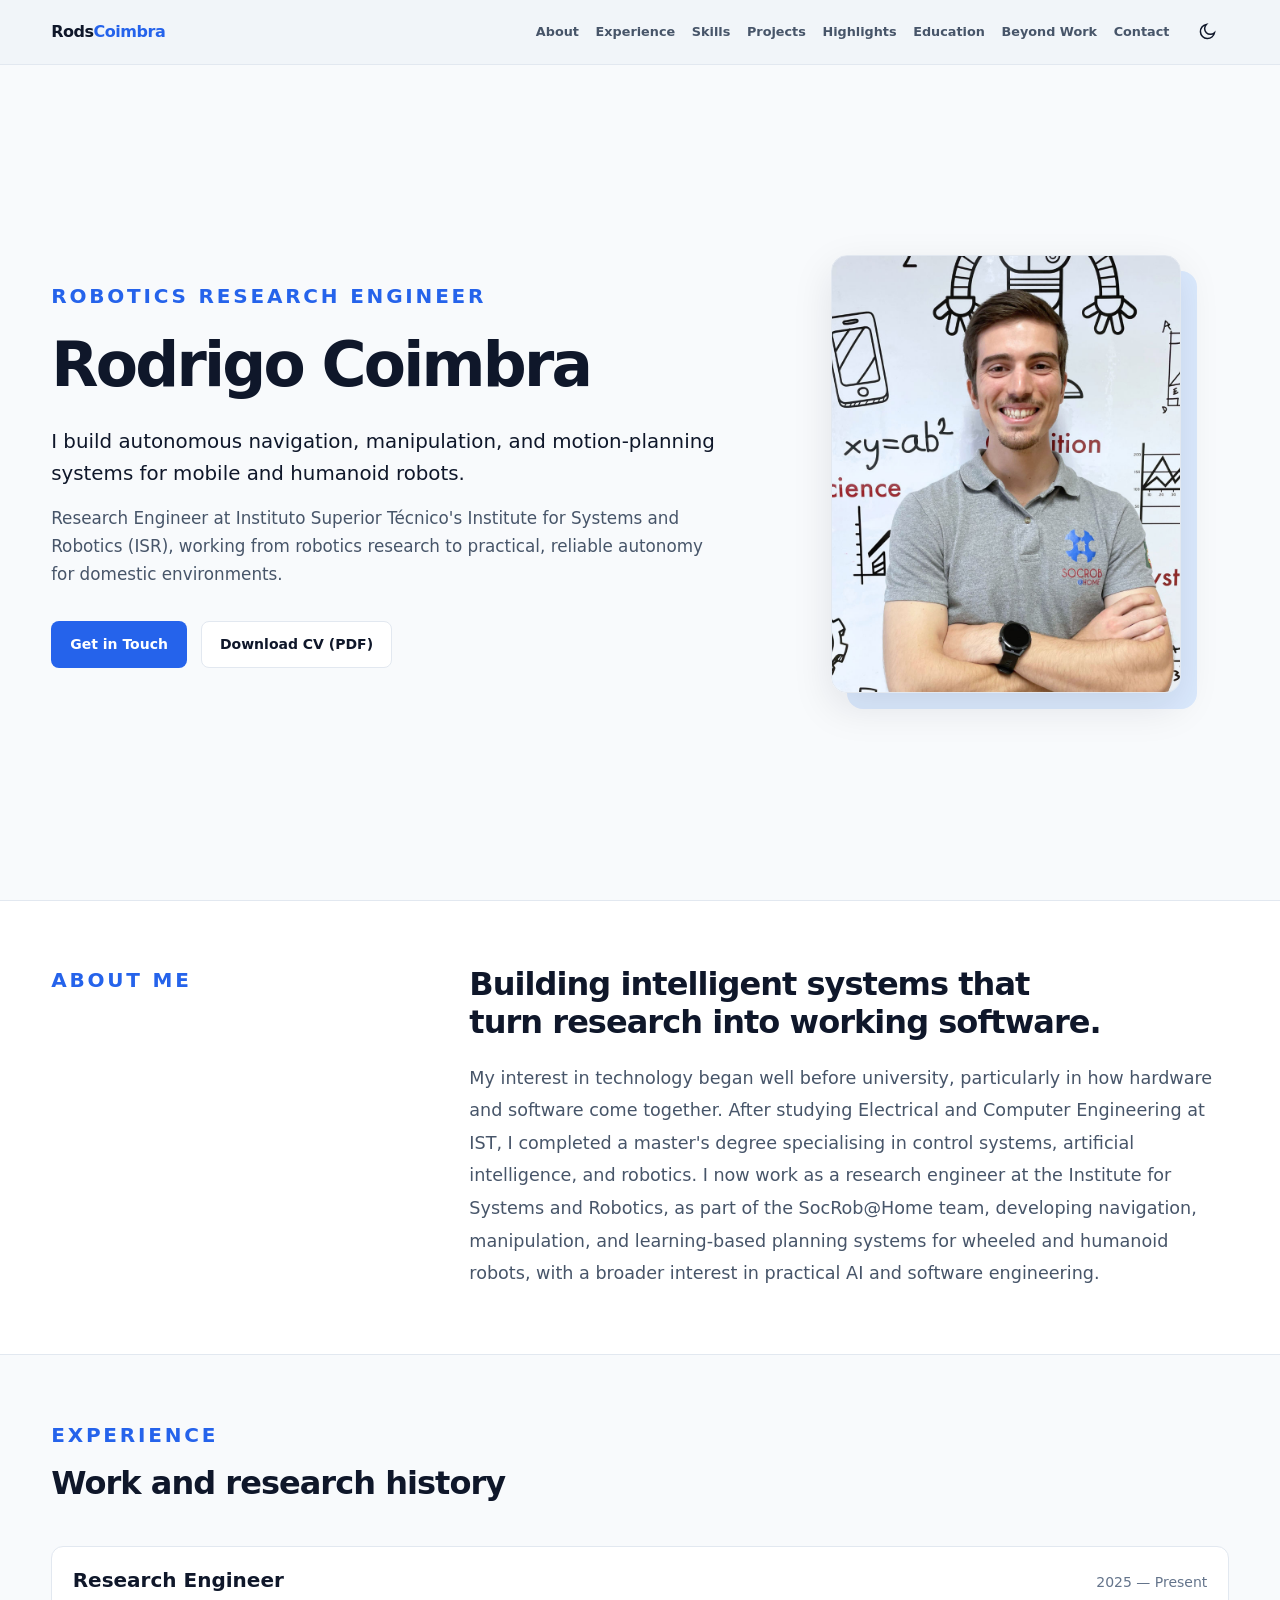
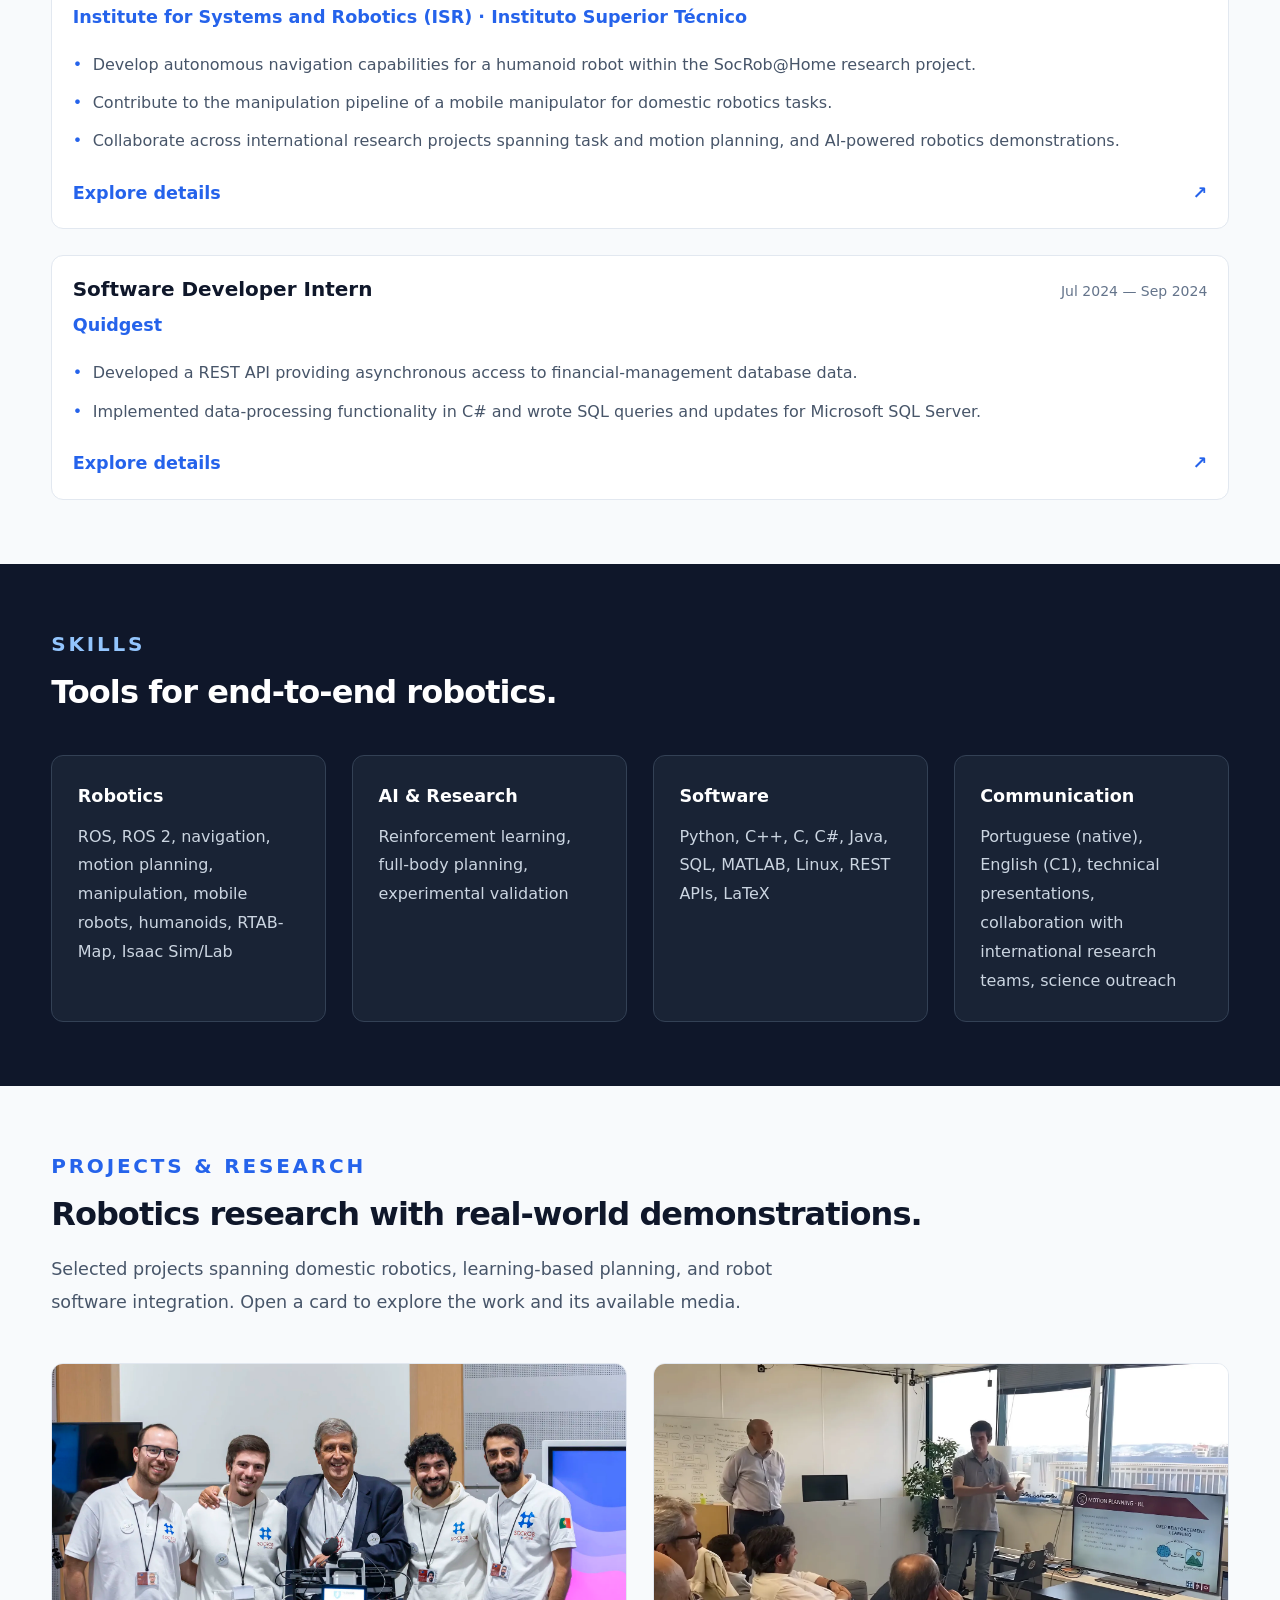
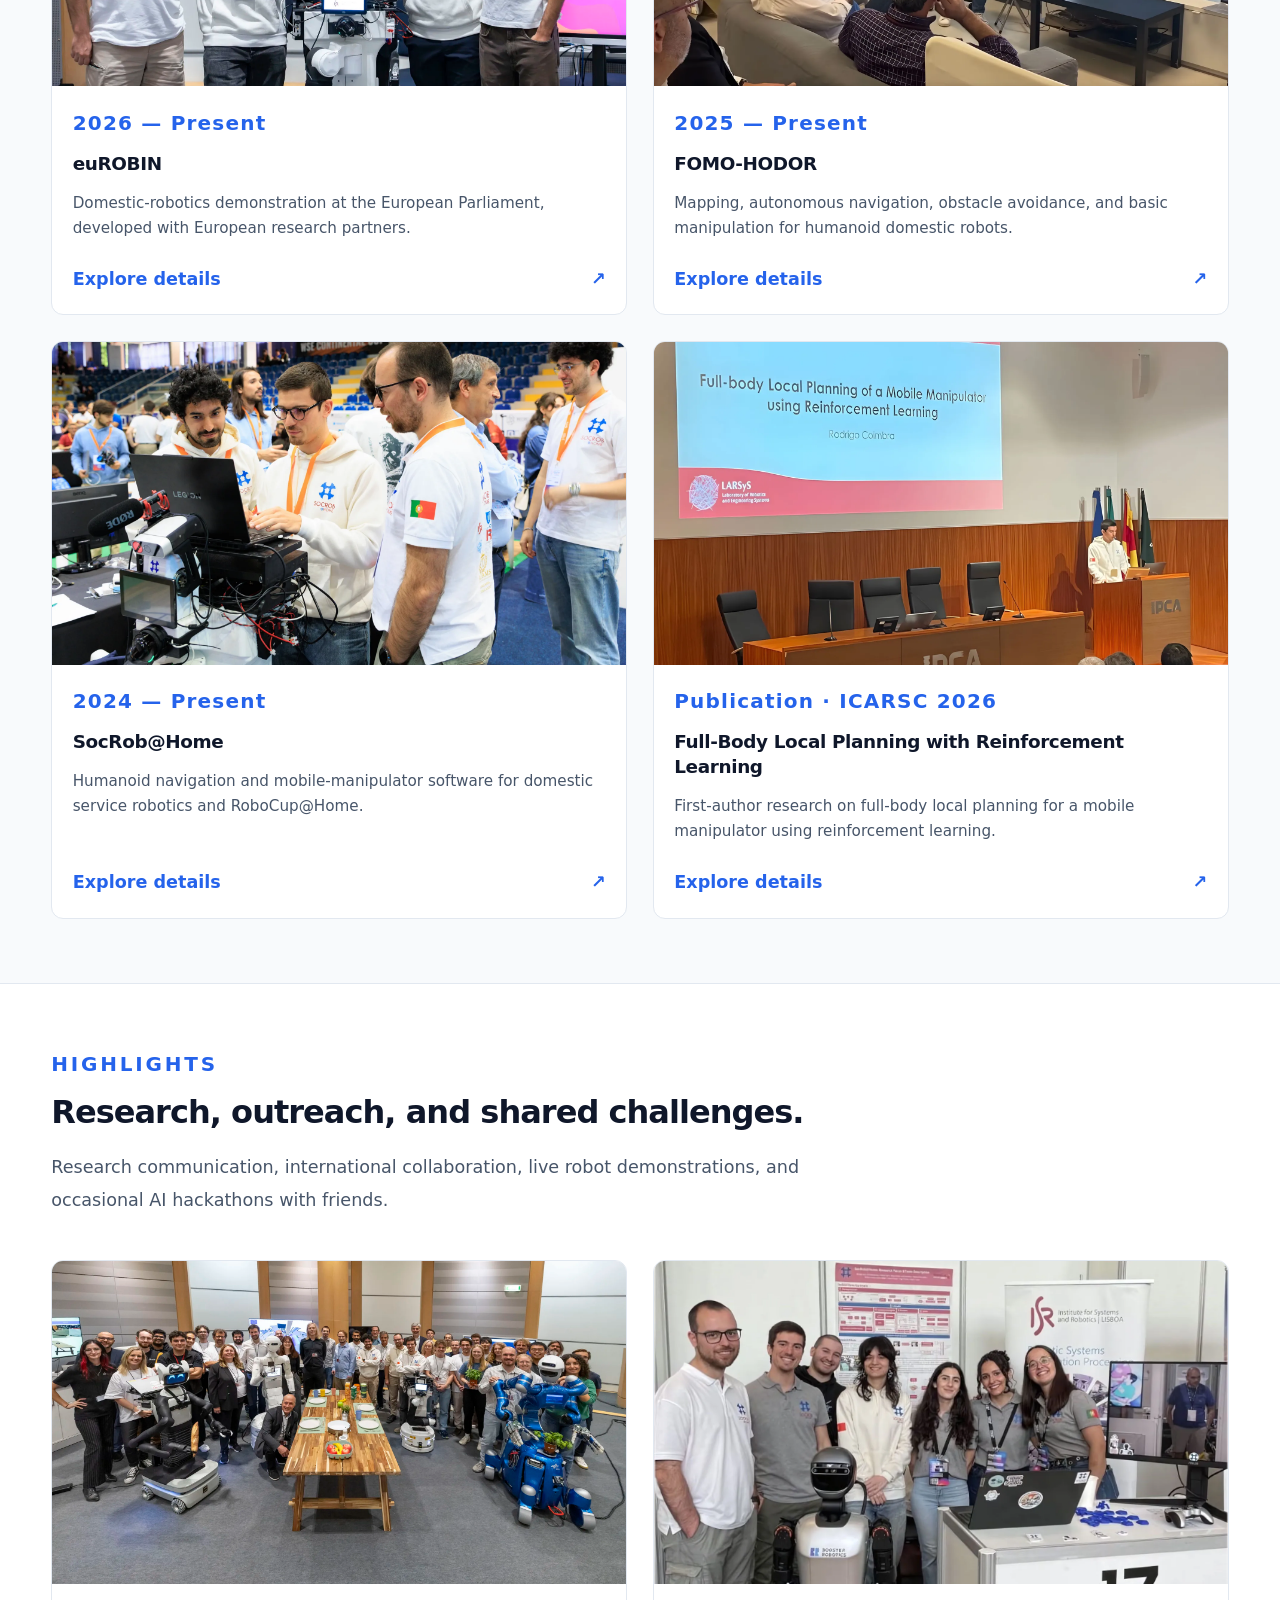
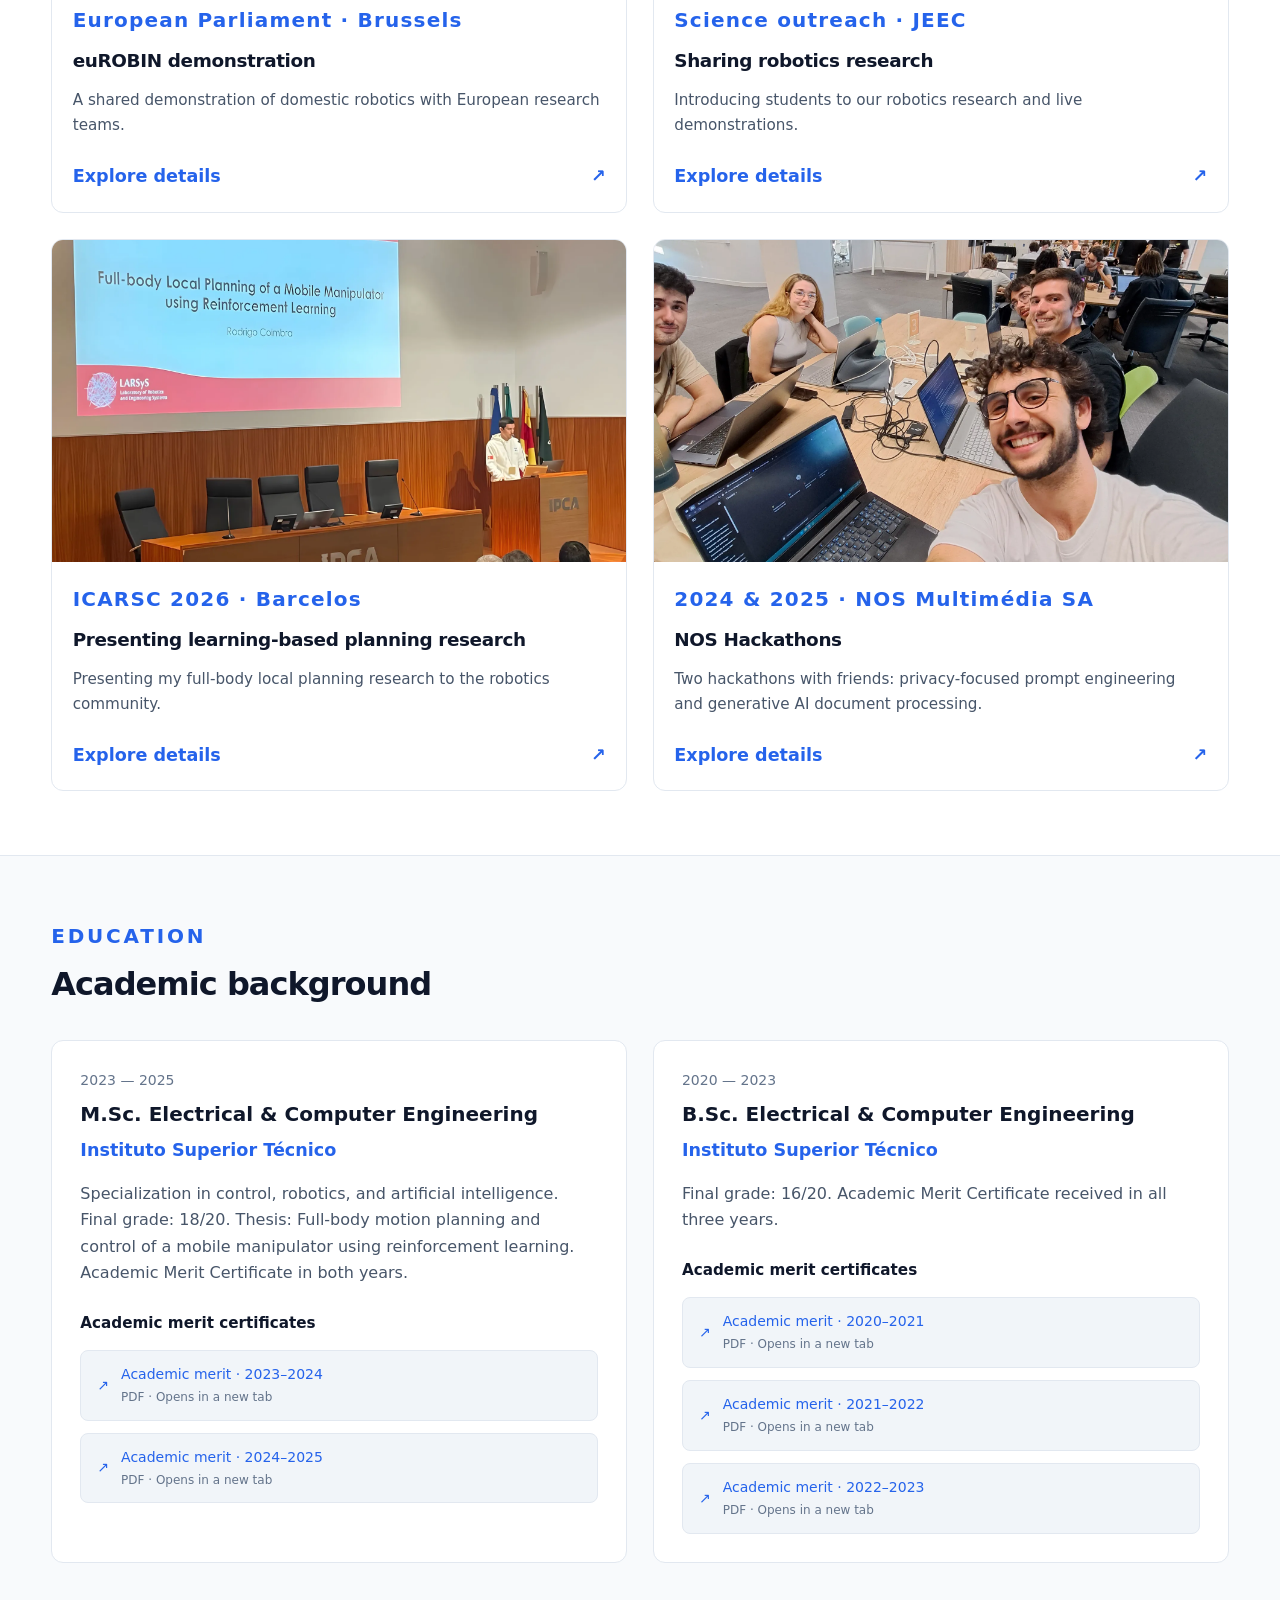
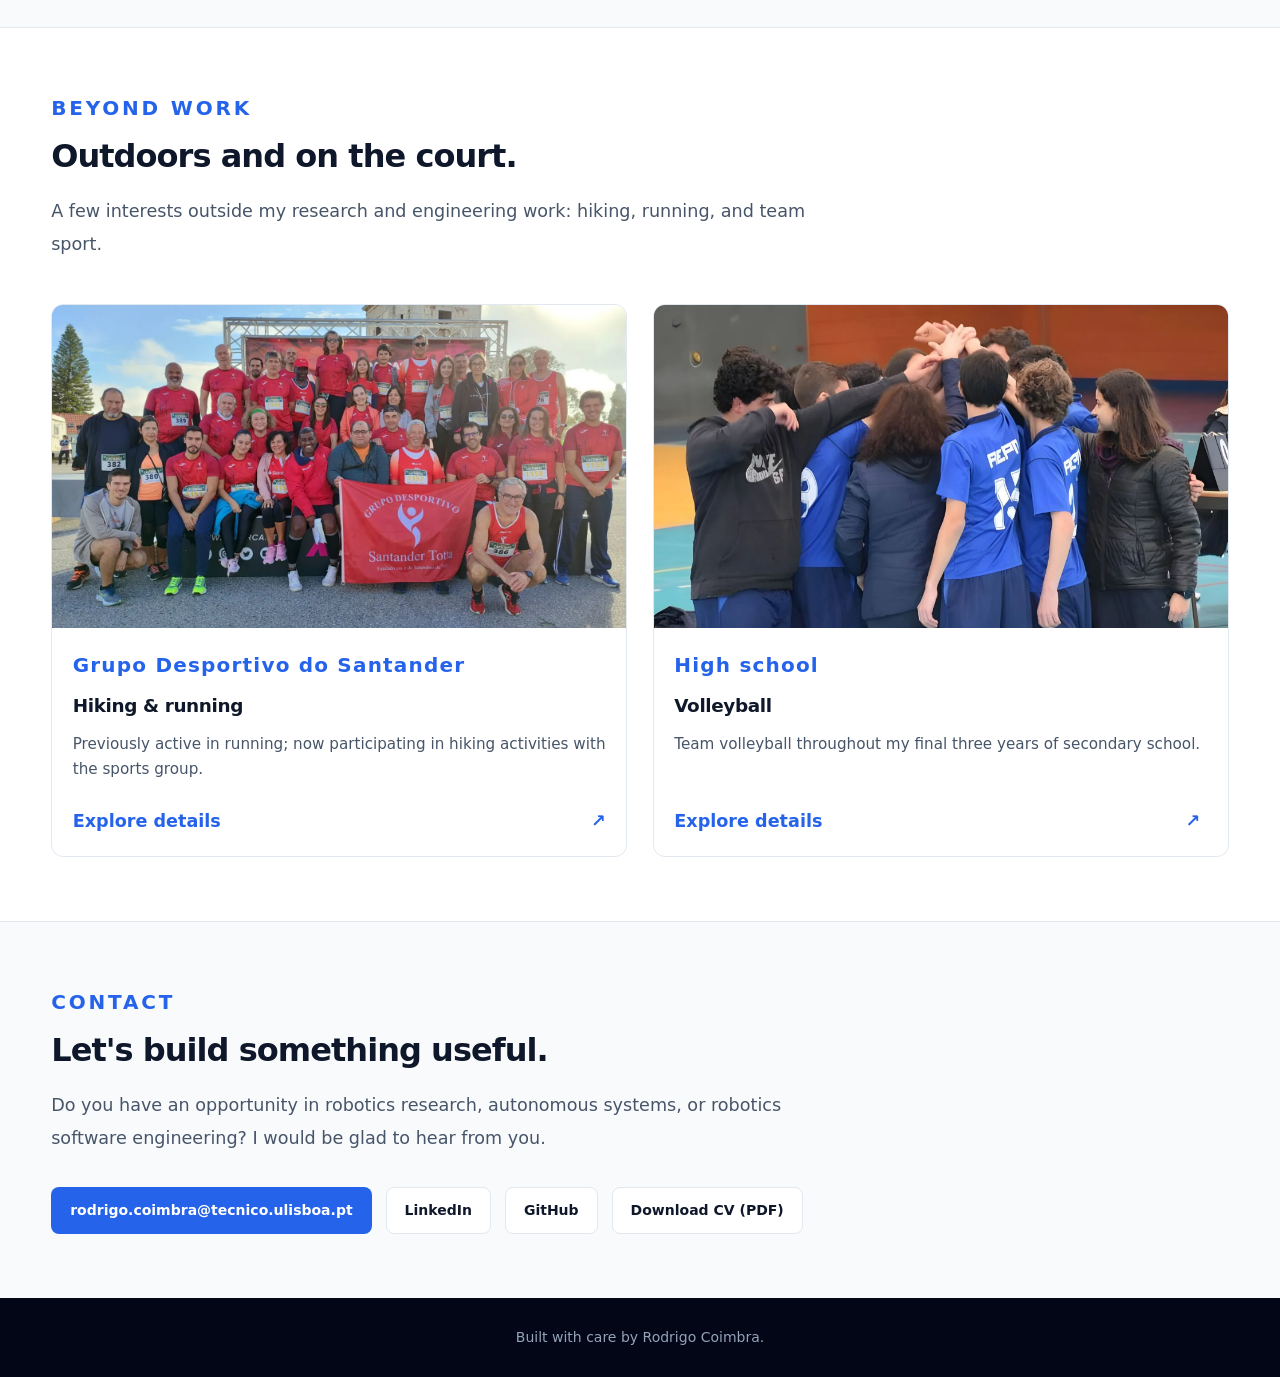
==== commit 03935eb0: "Update summary text for clarity" ====
--- a/index.html
+++ b/index.html
@@ -94,7 +94,7 @@
           <a href="#contact">Contact</a
           ><a
             class="cv-link"
-            href="assets/documents/Curriculum_Vitae.pdf"
+            href="assets/documents/Curriculum_Vitae_reduced.pdf"
             download
             >Download CV (PDF)</a
           >
@@ -119,7 +119,7 @@
             <div class="actions">
               <a href="#contact" class="button button-primary">Get in Touch</a
               ><a
-                href="assets/documents/Curriculum_Vitae.pdf"
+                href="assets/documents/Curriculum_Vitae_reduced.pdf"
                 class="button"
                 download
                 >Download CV (PDF)</a
@@ -460,7 +460,7 @@
                 ><span class="card-title"
                   >Presenting learning-based planning research</span
                 ><span class="card-summary"
-                  >Communicating my full-body local planning research to the
+                  >Presenting my full-body local planning research to the
                   robotics community.</span
                 ><span class="card-action"
                   >Explore details <span aria-hidden="true">↗</span></span
@@ -677,7 +677,7 @@
               >GitHub</a
             ><a
               class="button"
-              href="assets/documents/Curriculum_Vitae.pdf"
+              href="assets/documents/Curriculum_Vitae_reduced.pdf"
               download
               >Download CV (PDF)</a
             >
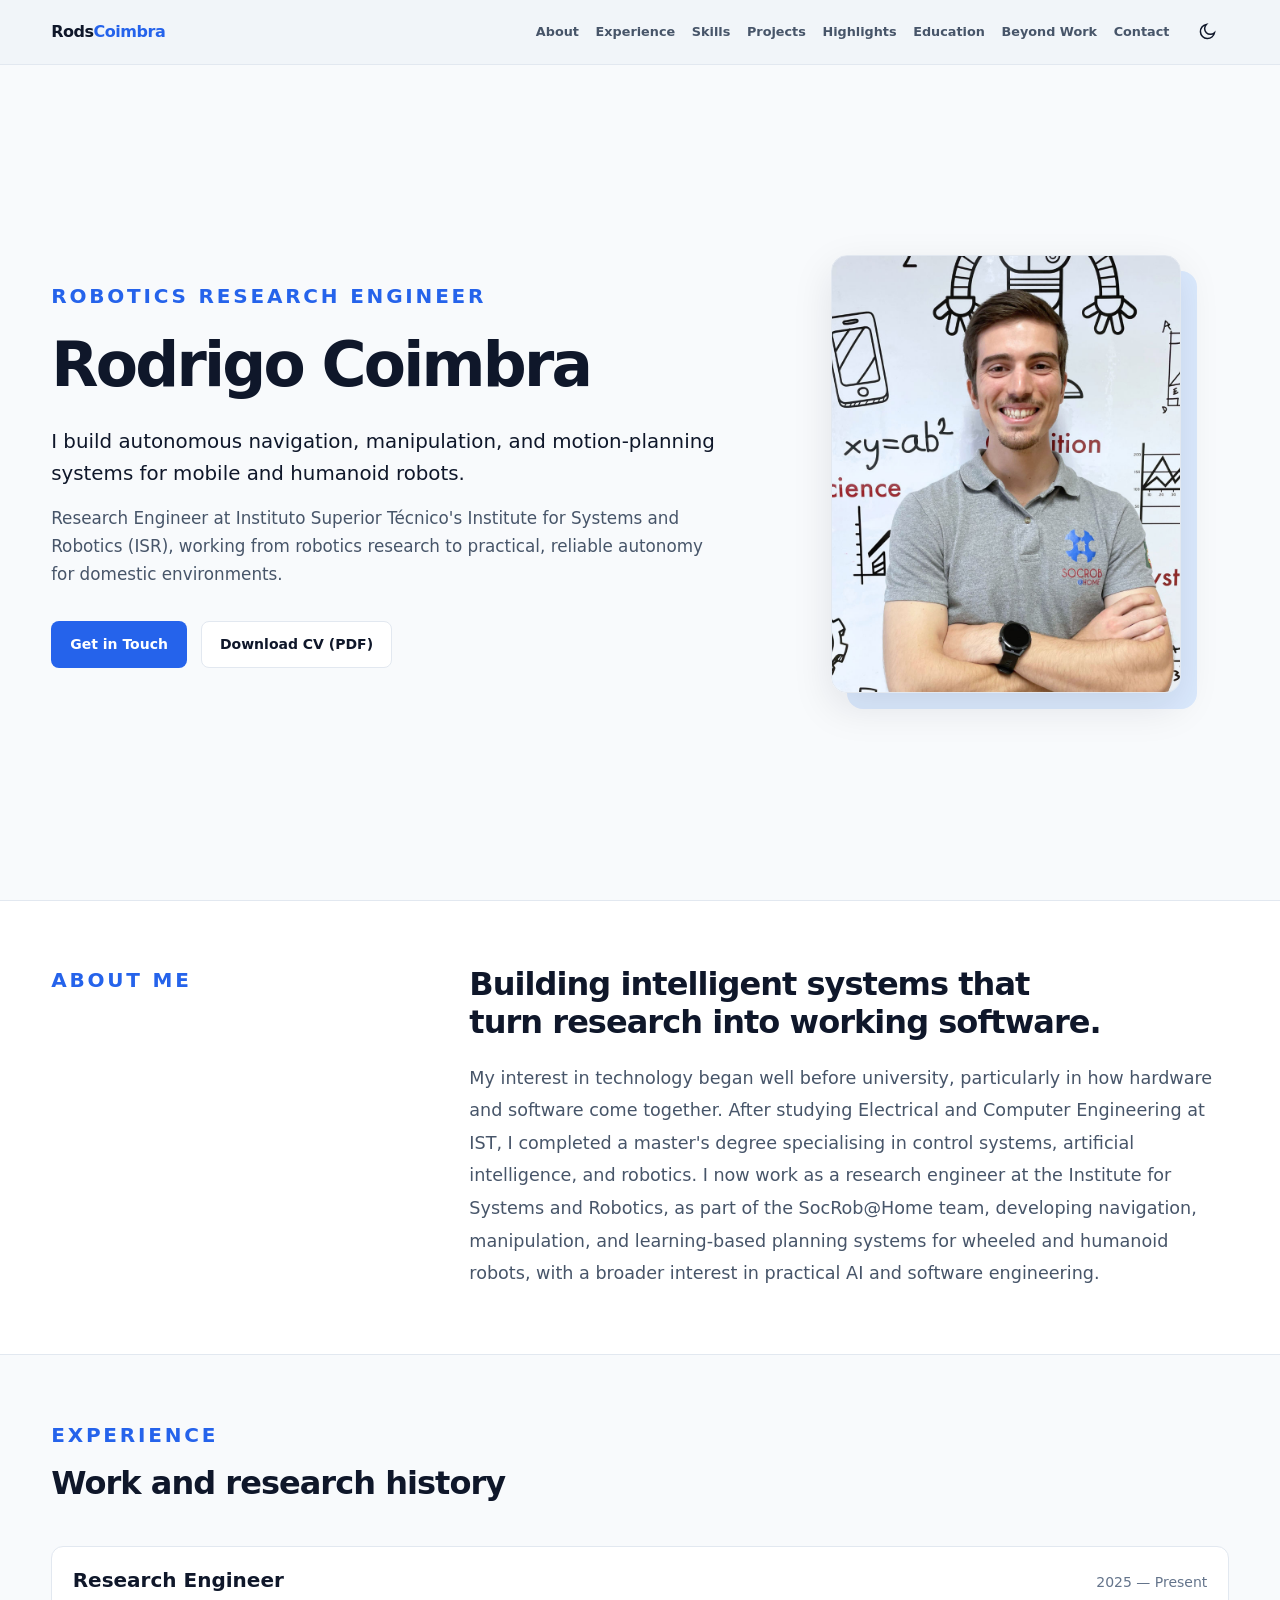
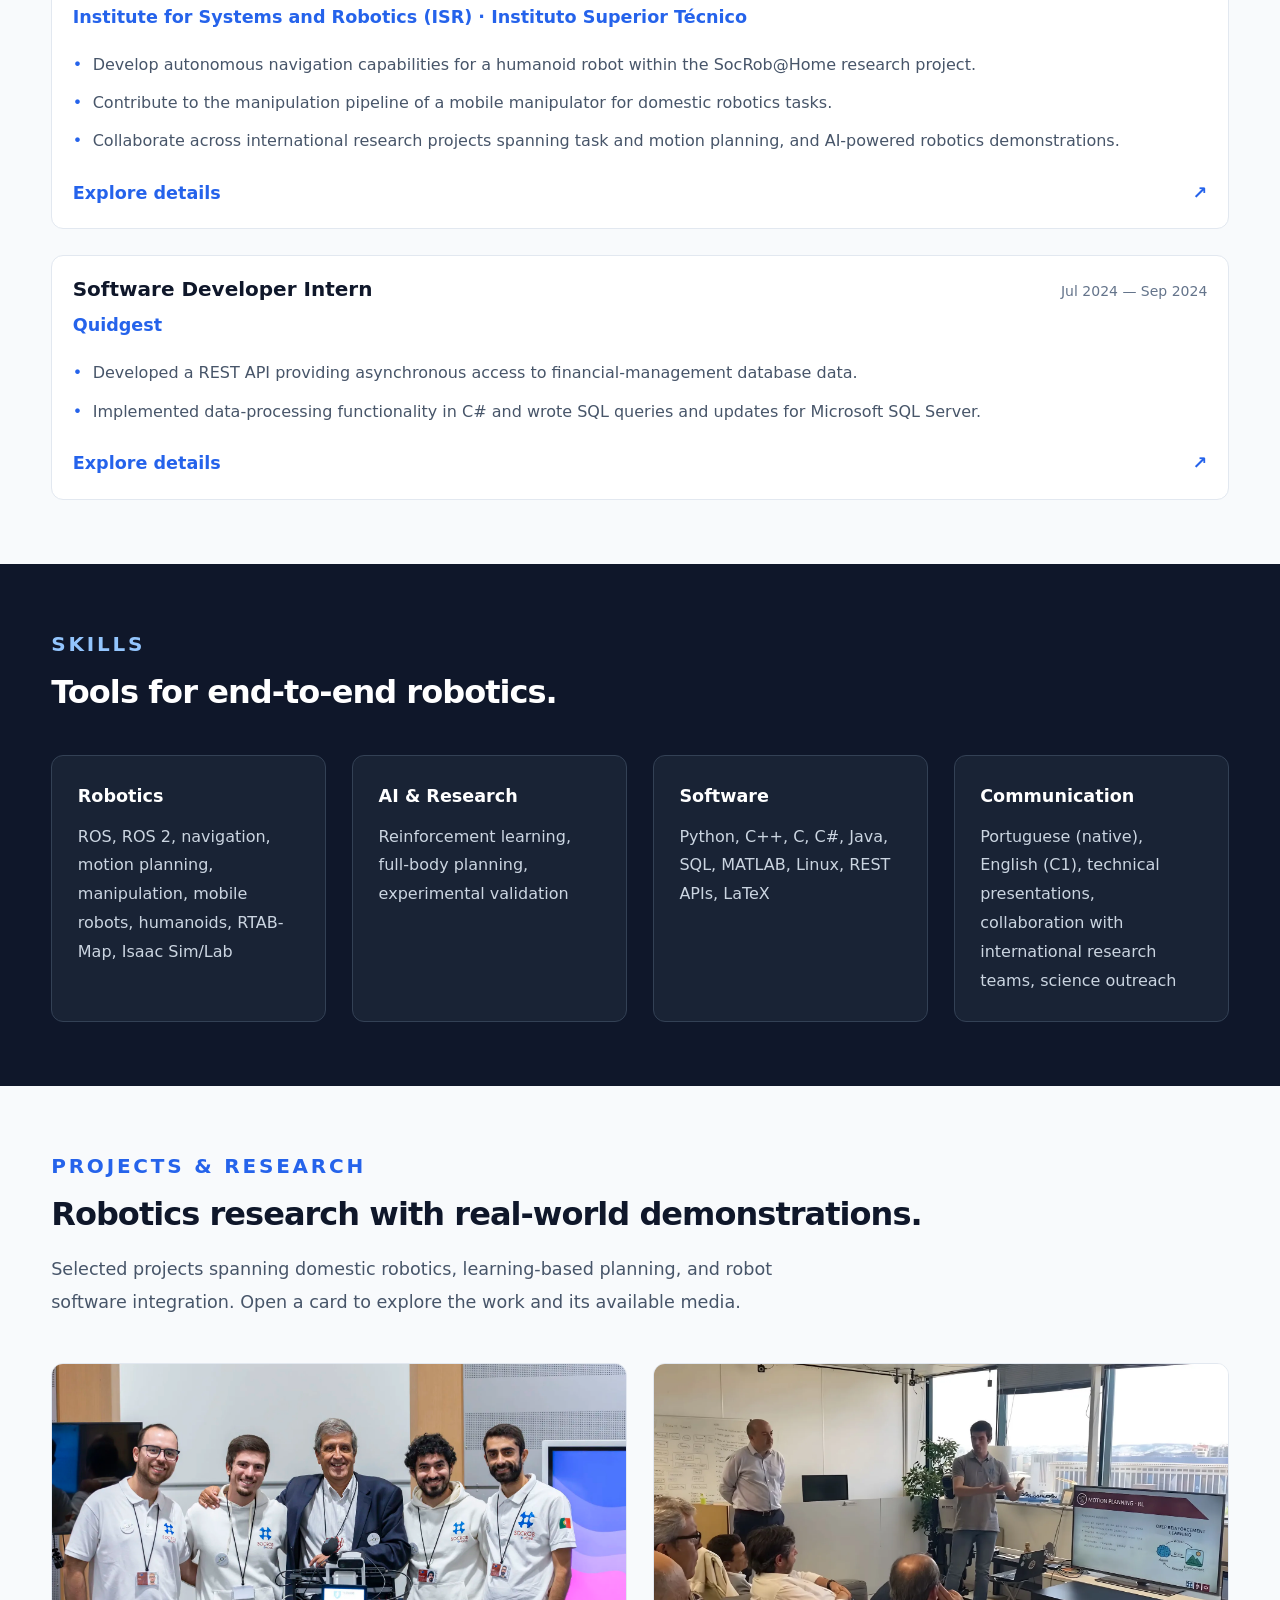
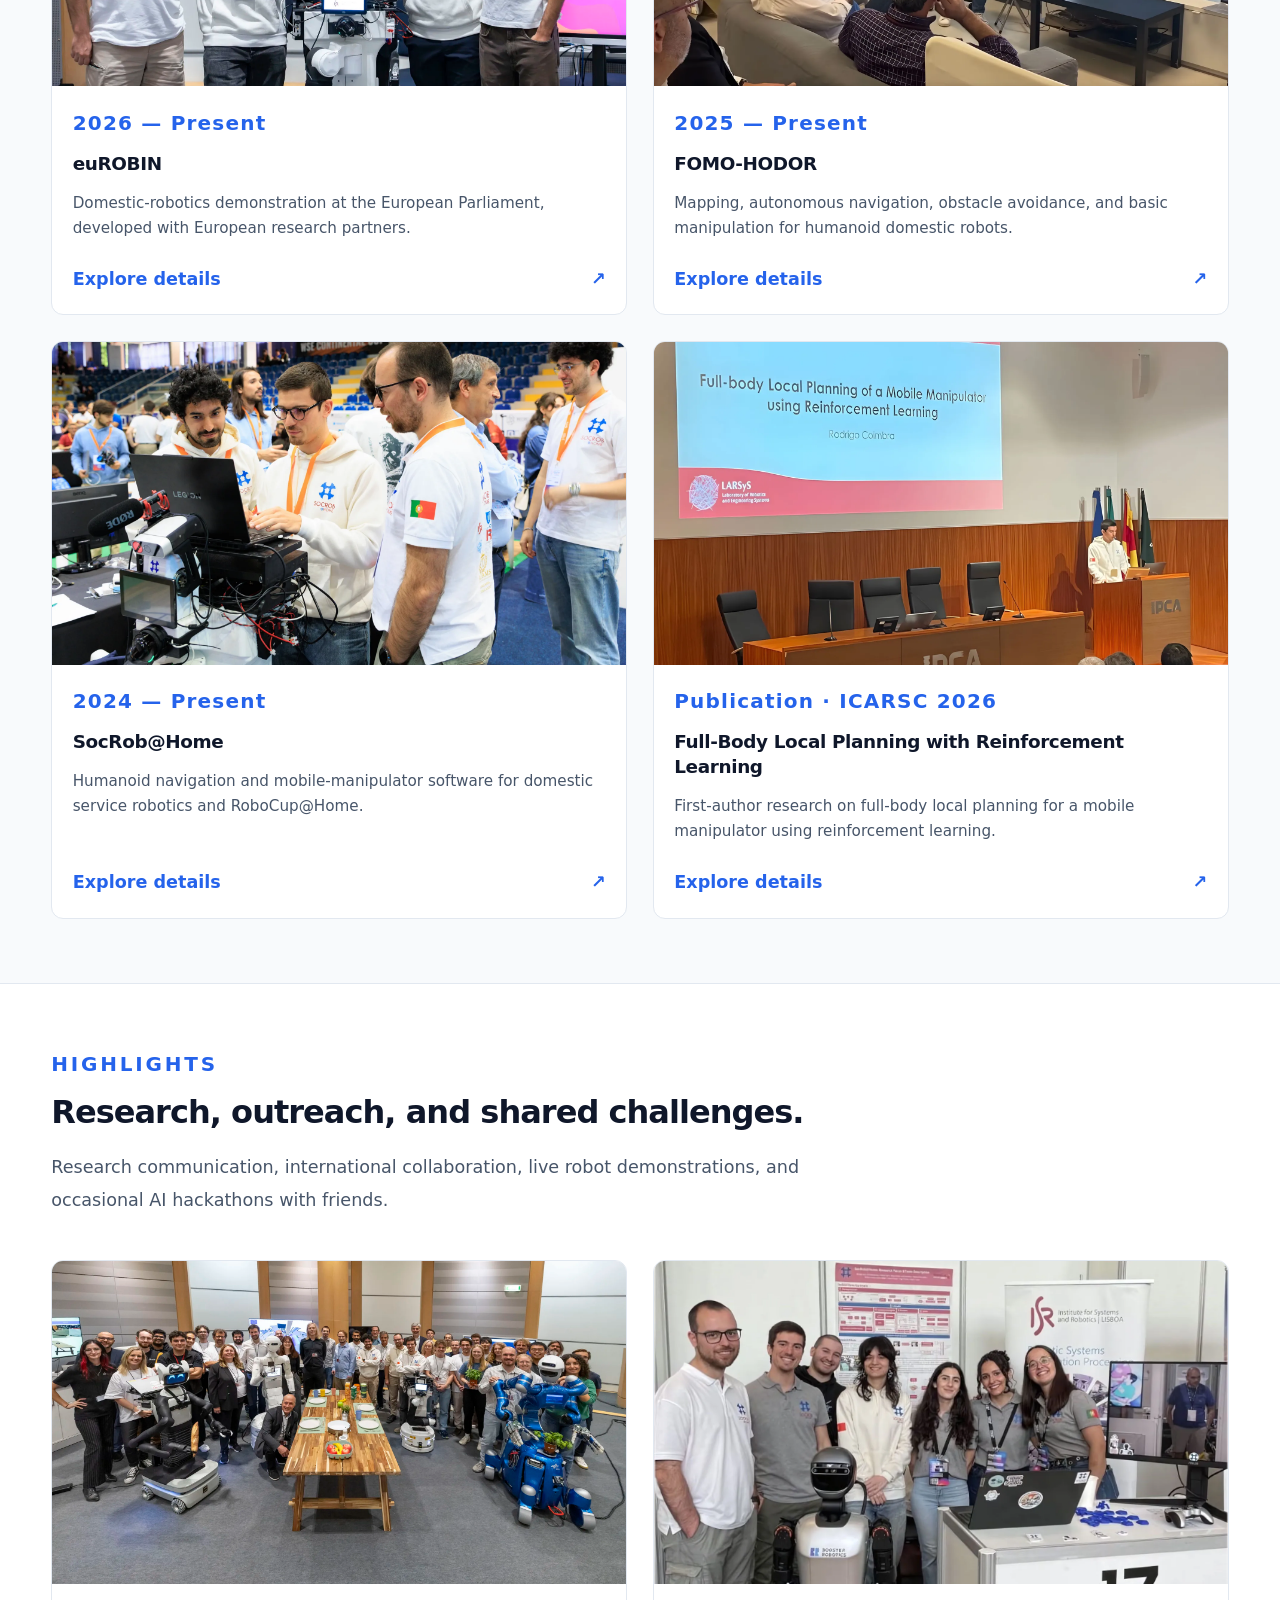
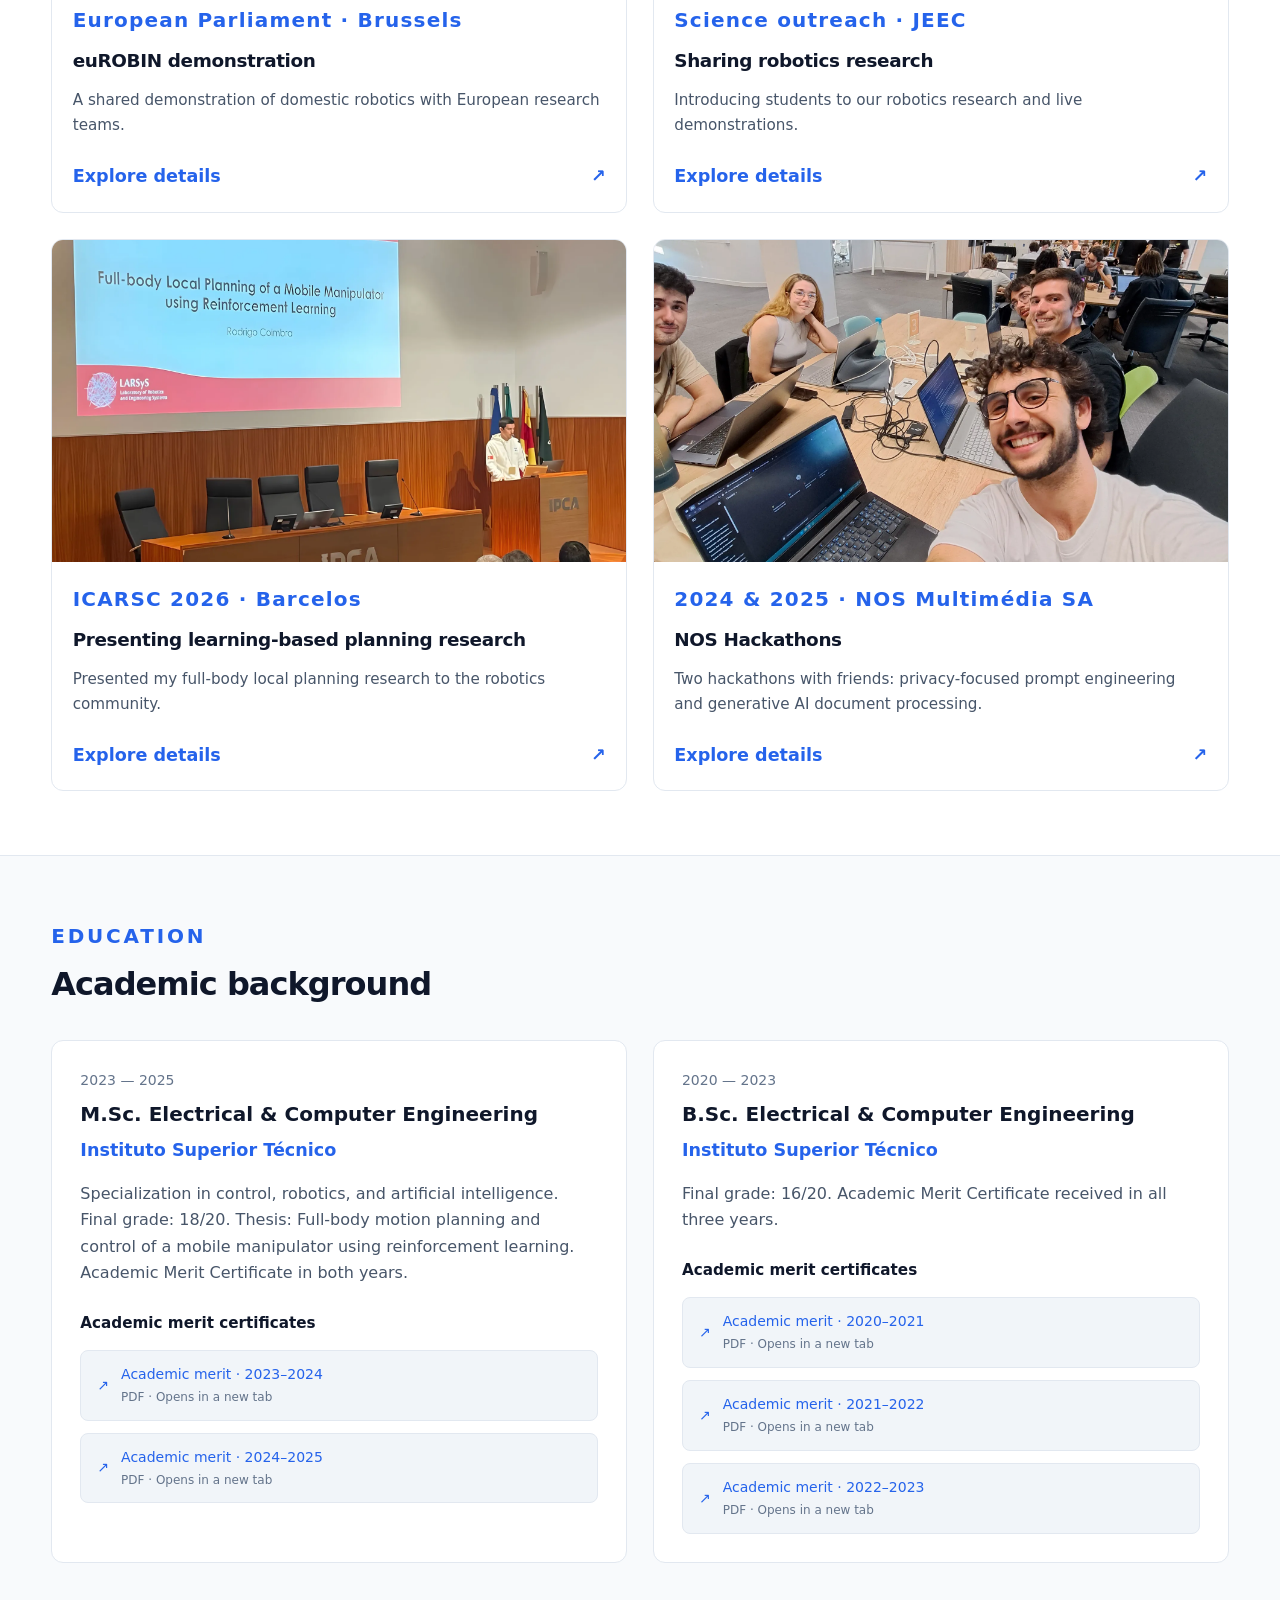
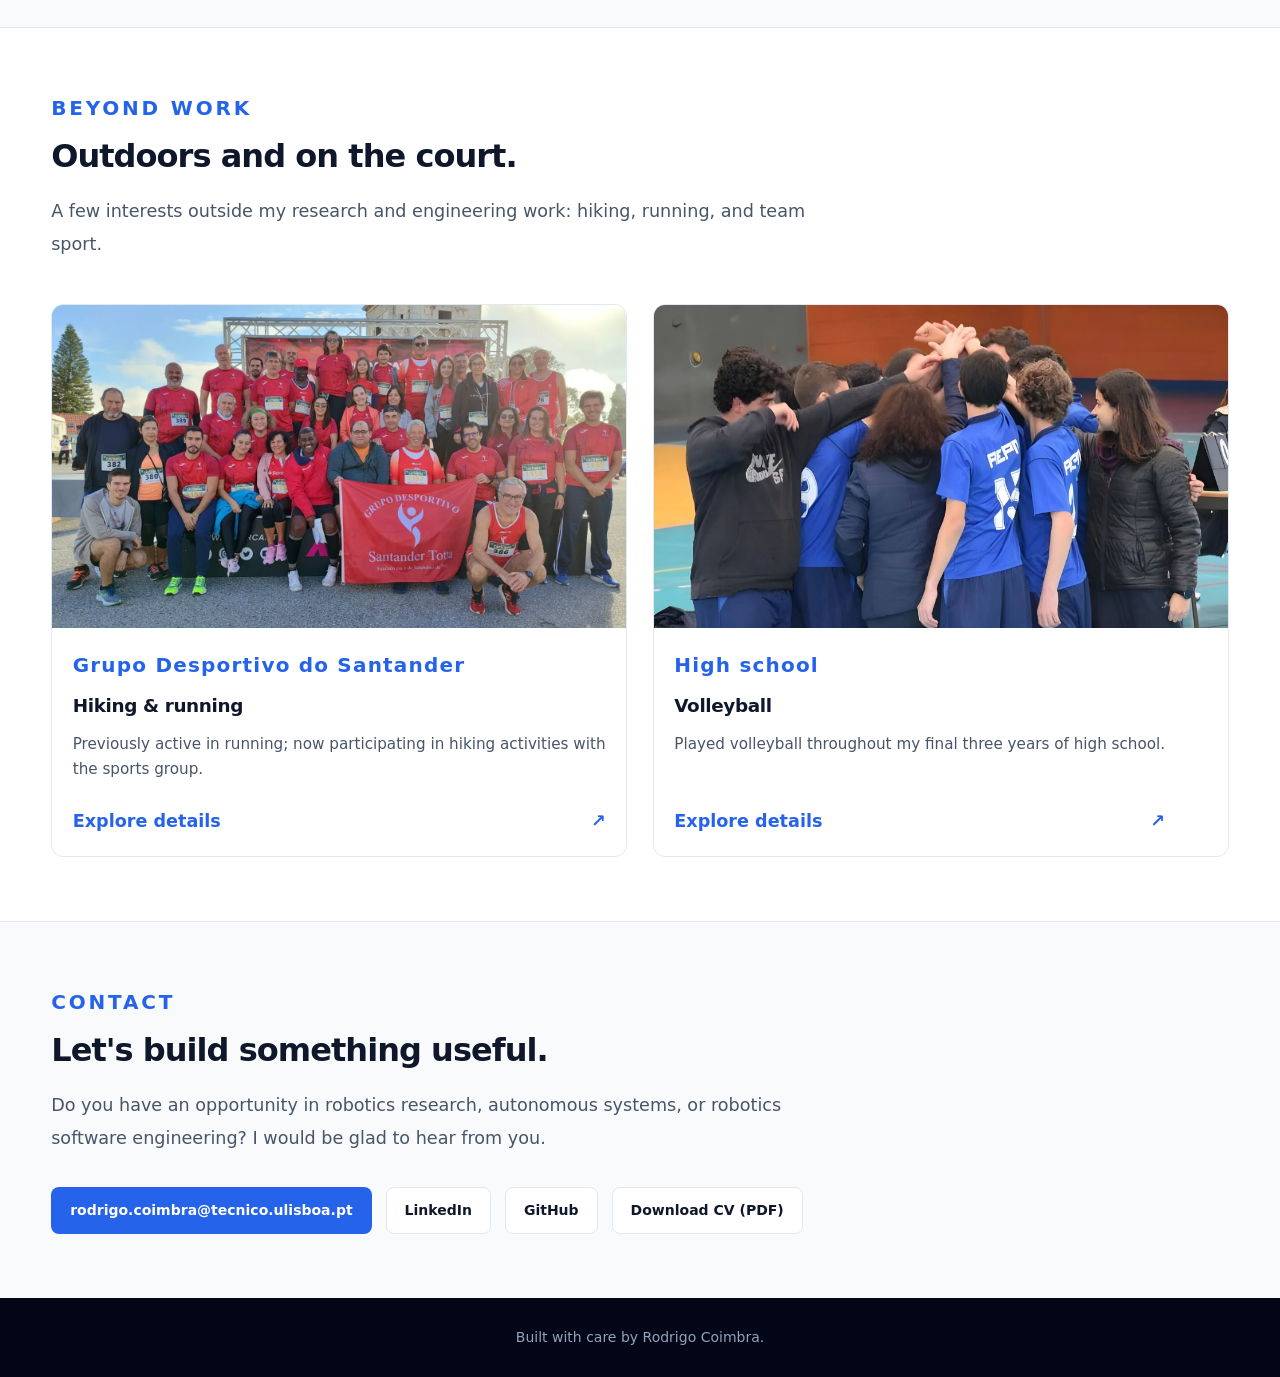
==== commit af681158: "Update volleyball section to improve clarity and consistency in descriptions" ====
--- a/index.html
+++ b/index.html
@@ -11,7 +11,7 @@
     <title>Rodrigo Coimbra | Robotics Research Engineer</title>
     <script src="assets/js/theme.js?v=3"></script>
     <link rel="stylesheet" href="assets/css/styles.css?v=11" />
-    <script src="assets/js/content.js?v=6" defer></script>
+    <script src="assets/js/content.js?v=7" defer></script>
     <script src="assets/js/pdf-cache.js?v=7" defer></script>
     <script src="assets/js/app.js?v=8" defer></script>
   </head>
@@ -460,7 +460,7 @@
                 ><span class="card-title"
                   >Presenting learning-based planning research</span
                 ><span class="card-summary"
-                  >Presenting my full-body local planning research to the
+                  >Presented my full-body local planning research to the
                   robotics community.</span
                 ><span class="card-action"
                   >Explore details <span aria-hidden="true">↗</span></span
@@ -640,7 +640,7 @@
                 ><span class="eyebrow">High school</span
                 ><span class="card-title">Volleyball</span
                 ><span class="card-summary"
-                  >Team volleyball throughout my final three years of secondary
+                  >Played volleyball throughout my final three years of high
                   school.</span
                 ><span class="card-action"
                   >Explore details <span aria-hidden="true">↗</span></span
